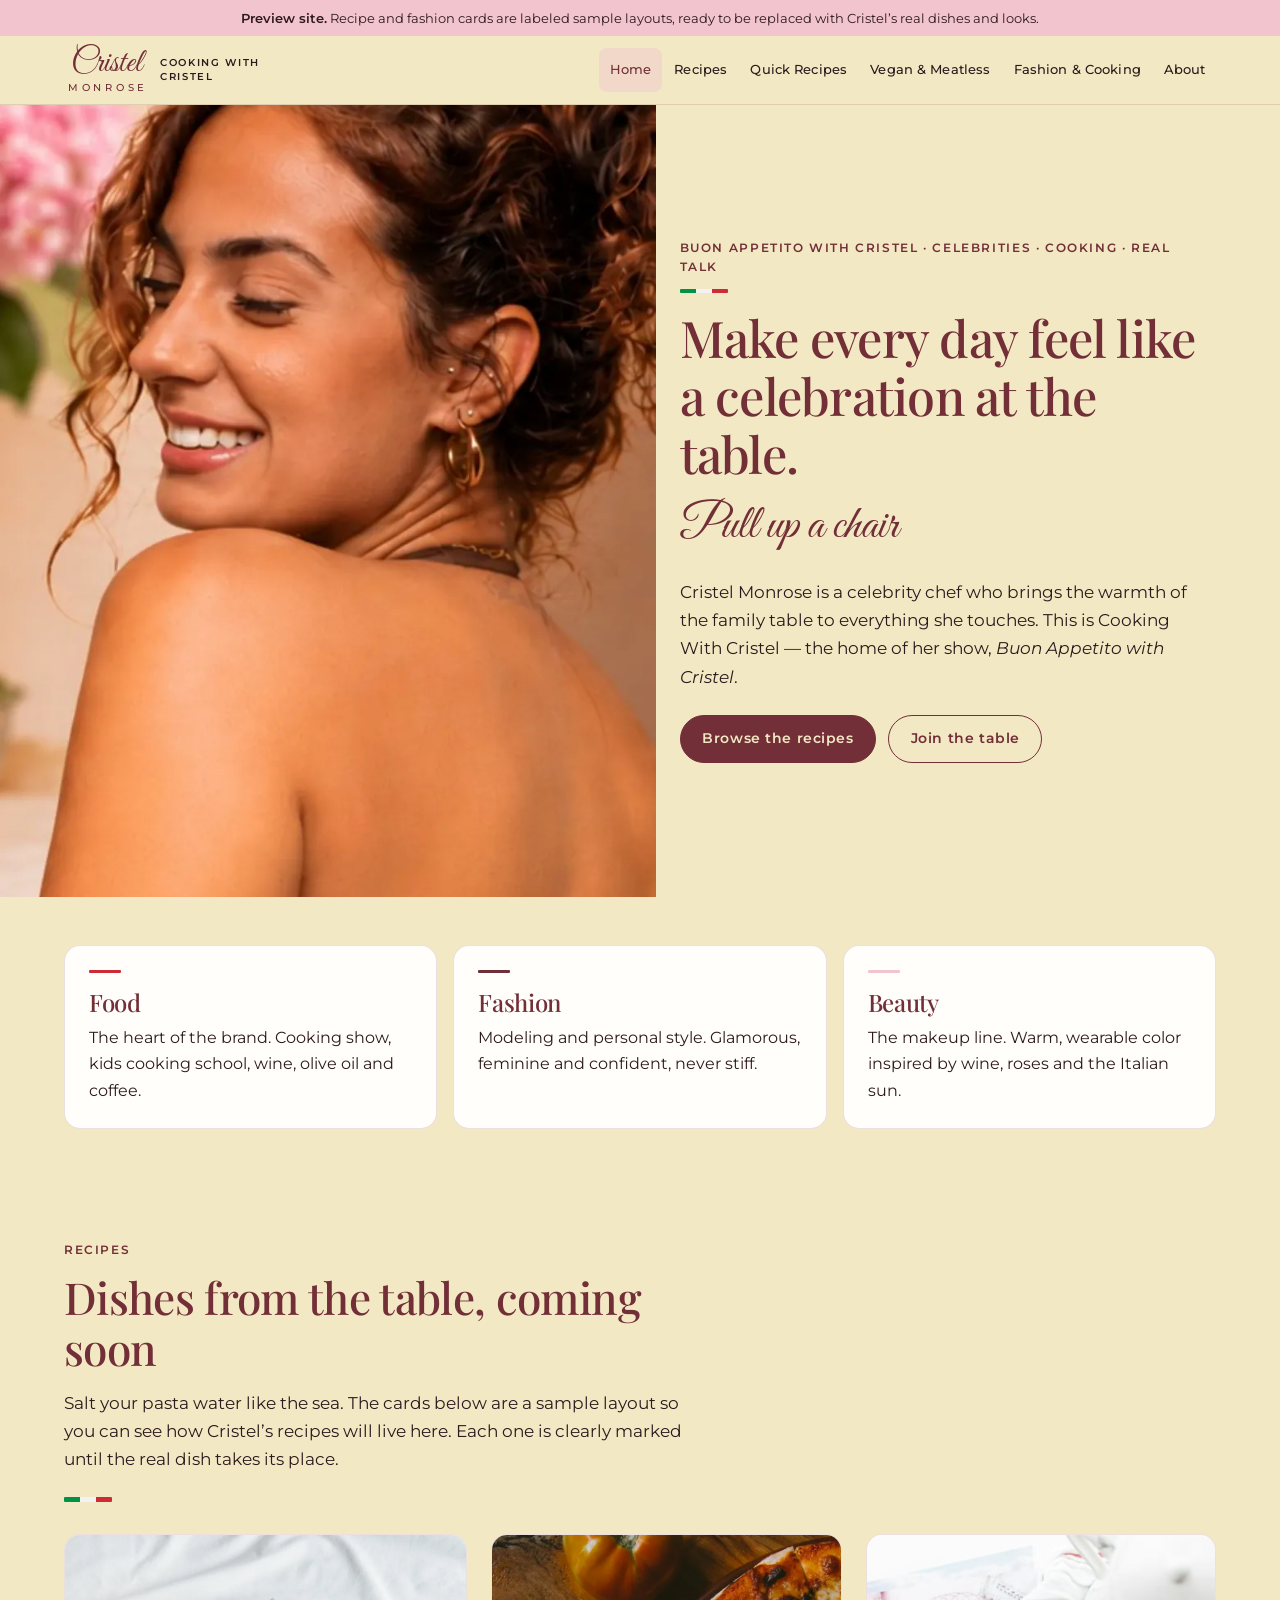
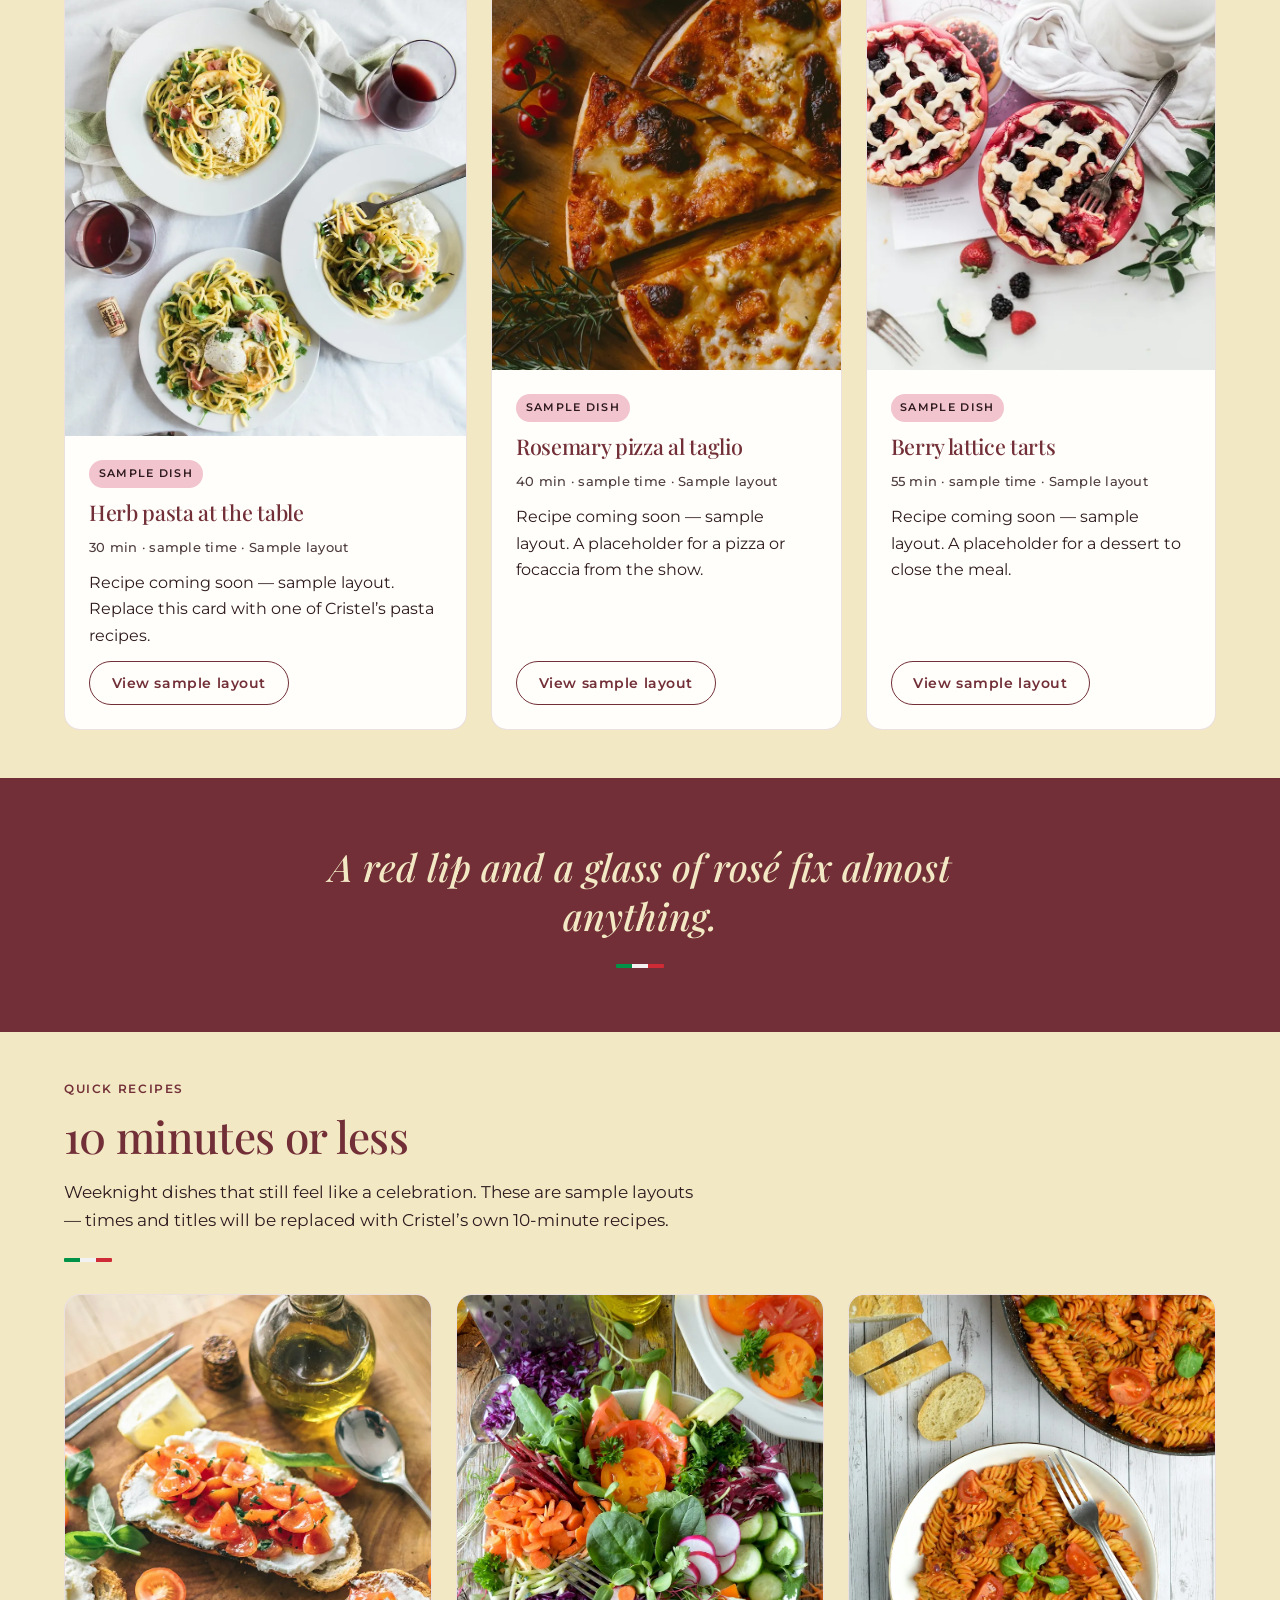
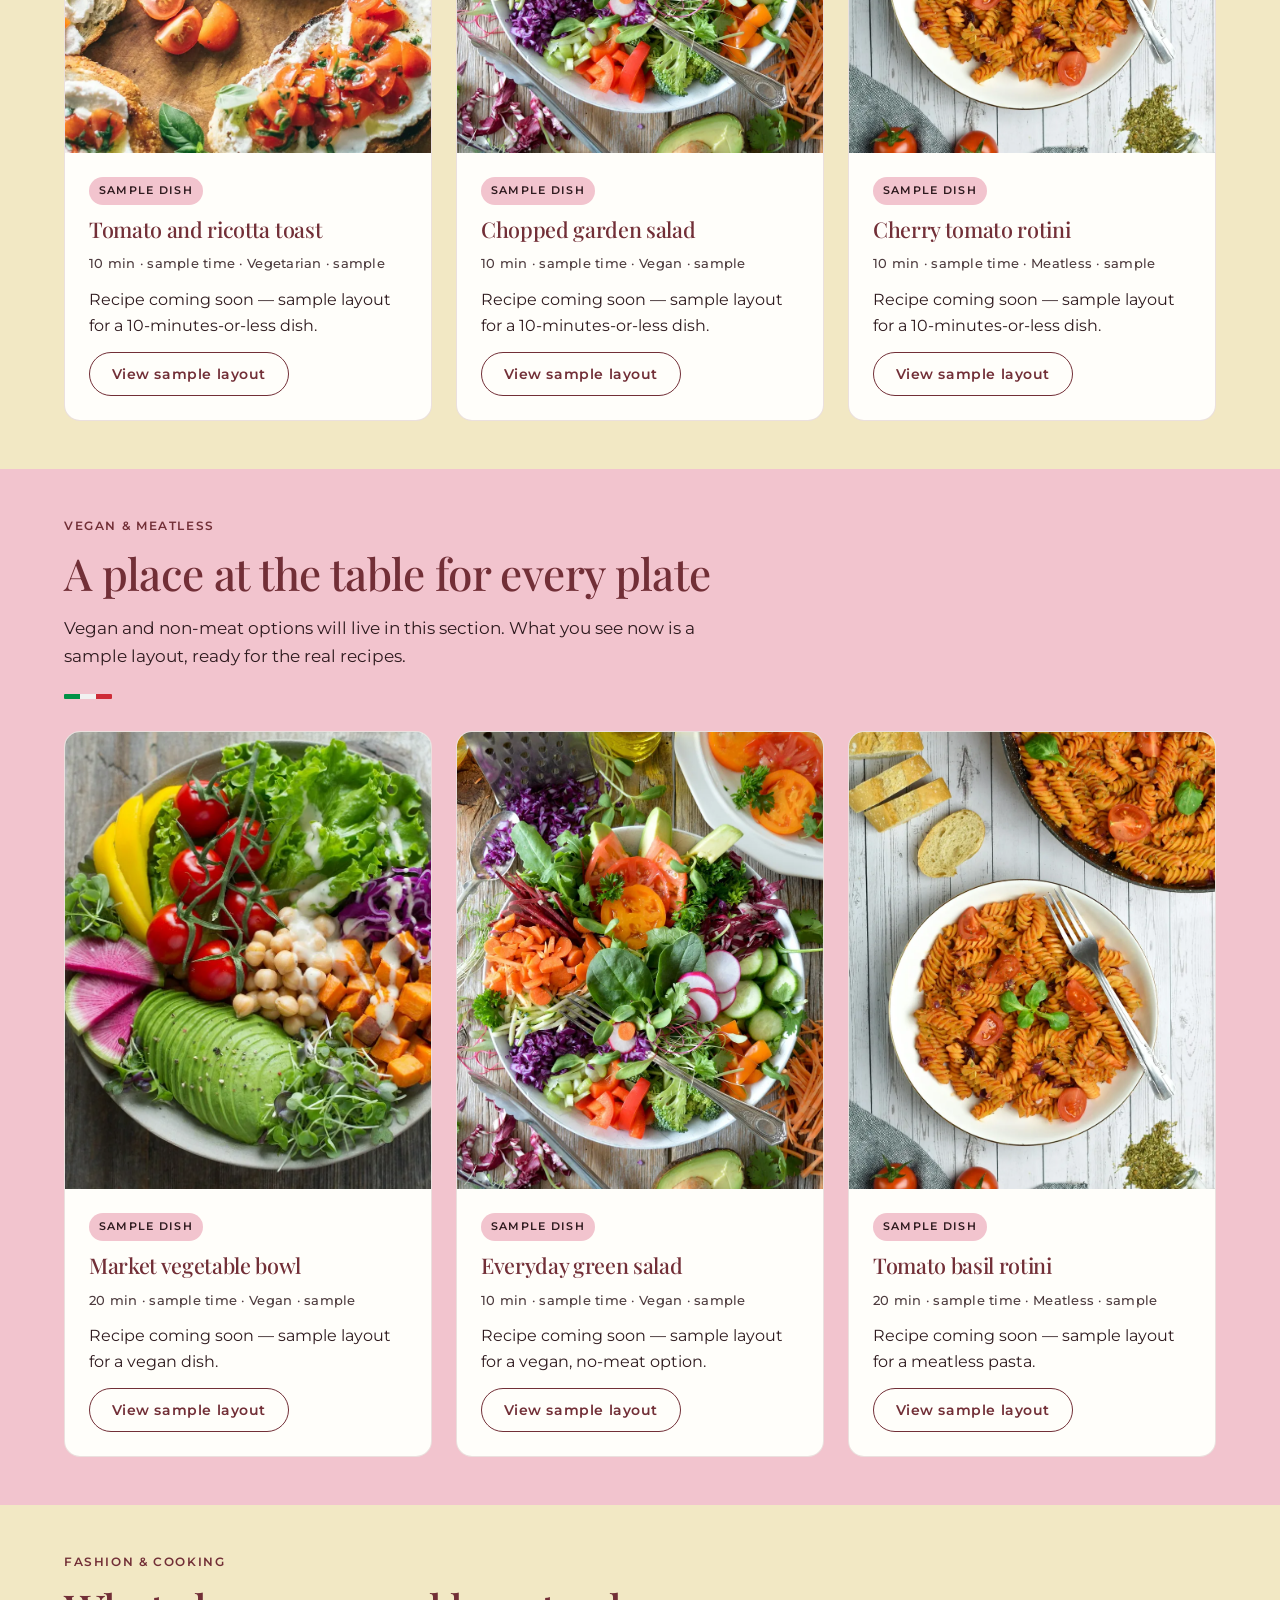
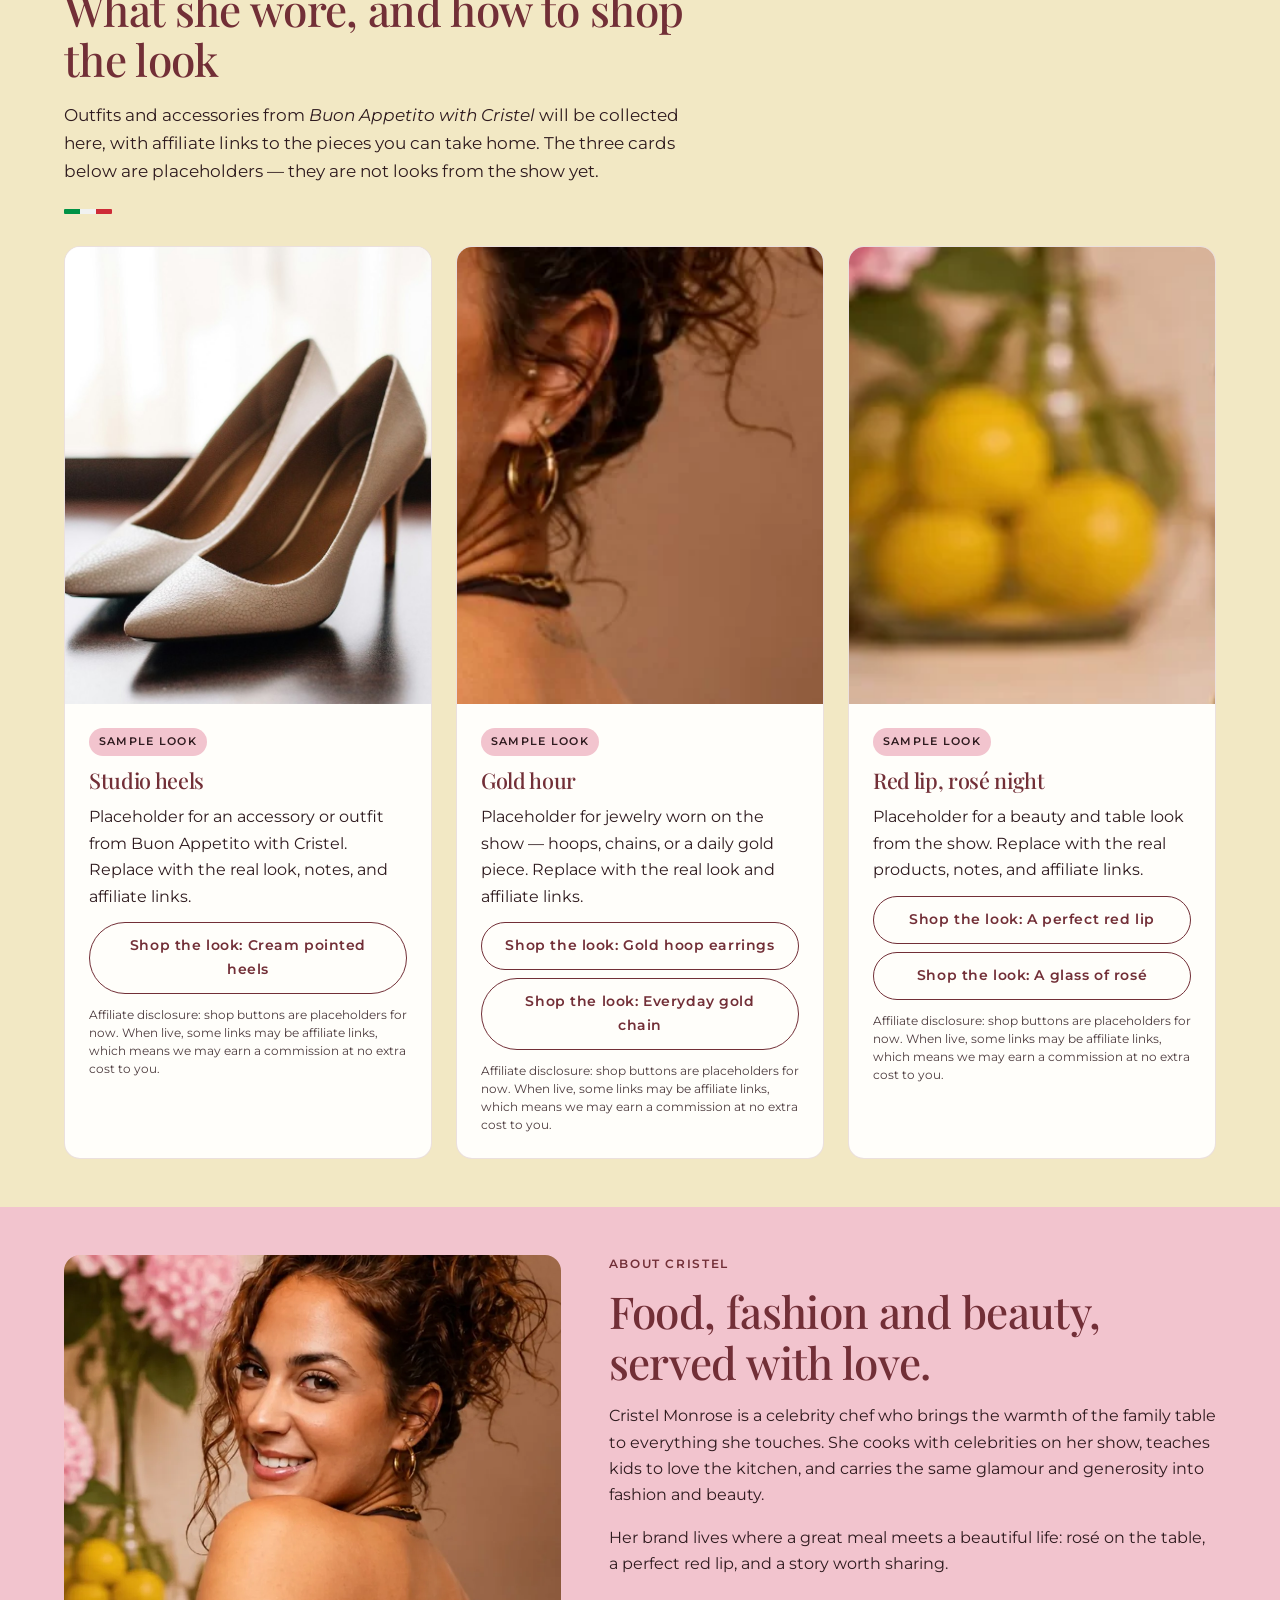
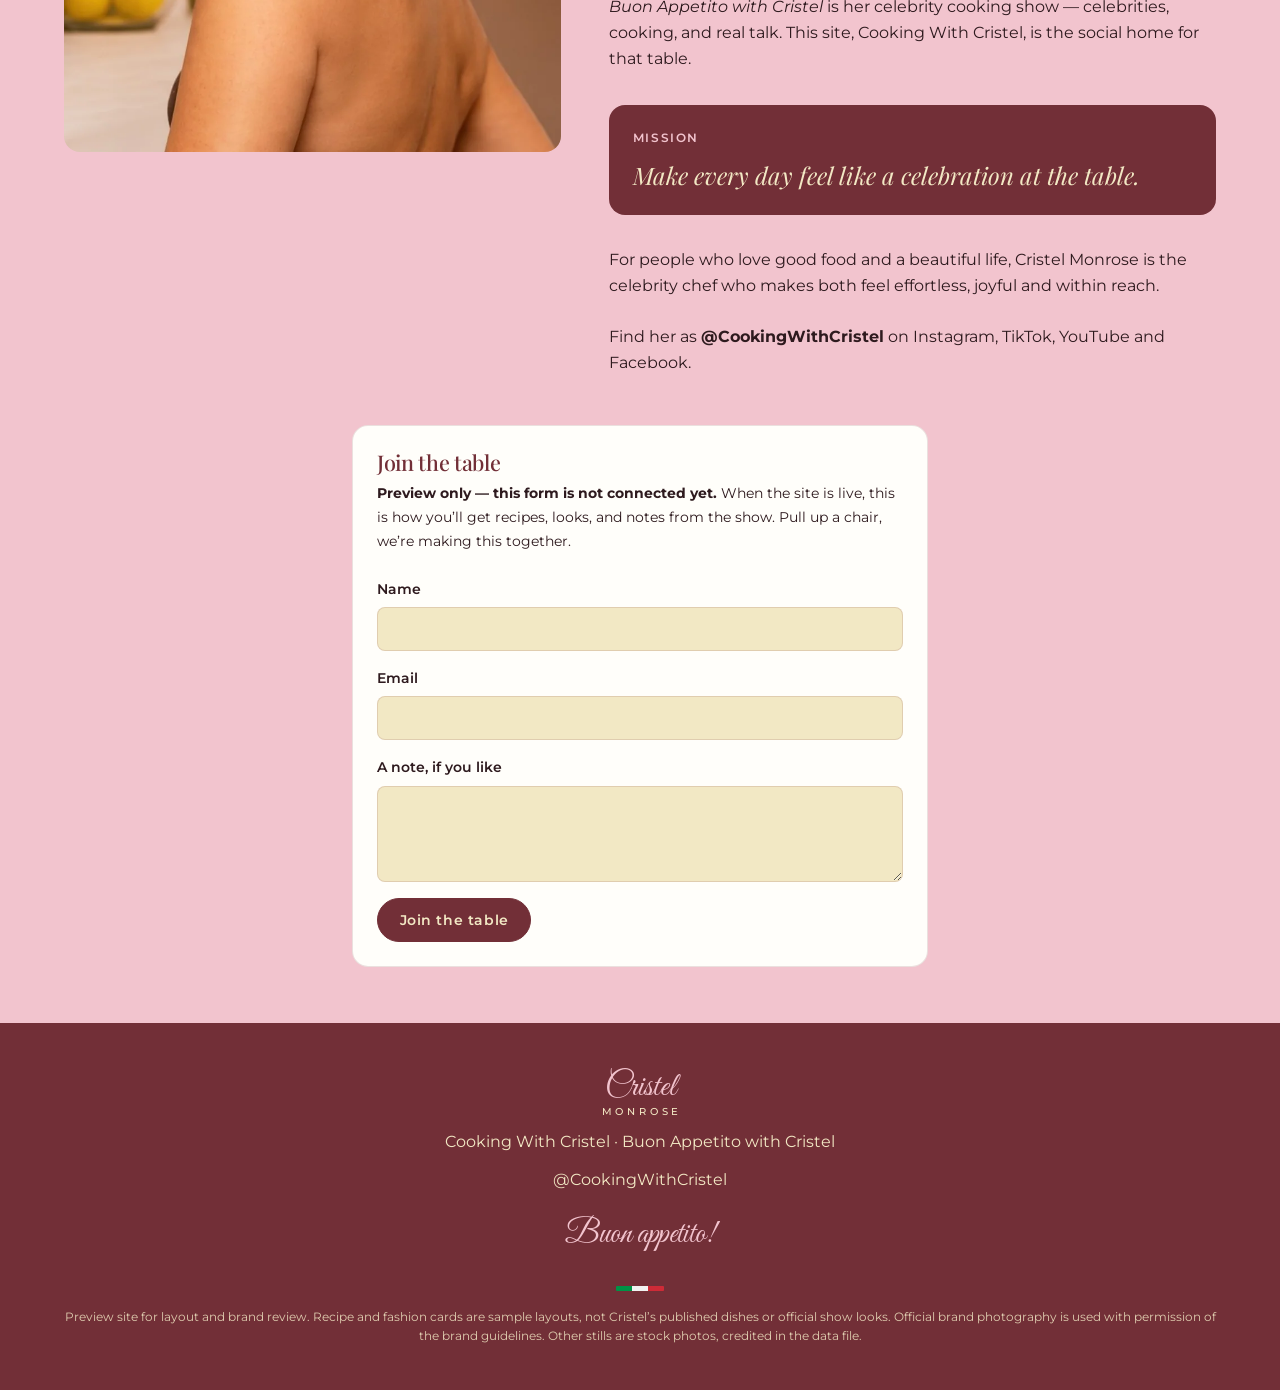
==== index.html @ 2d8651cc "Cooking With Cristel site" ====
<!DOCTYPE html>
<html lang="en">
<head>
  <meta charset="utf-8">
  <meta name="viewport" content="width=device-width, initial-scale=1">
  <title>Cooking With Cristel | Buon Appetito with Cristel</title>
  <meta name="description" content="Cooking With Cristel is the home of Buon Appetito with Cristel. Celebrity chef Cristel Monrose brings food, fashion and beauty to the table. Pull up a chair.">
  <meta name="robots" content="noindex, nofollow">
  <meta name="theme-color" content="#722F37">
  <link rel="canonical" href="https://miezeer-tech.github.io/buon-appetito-with-cristel/">

  <meta property="og:type" content="website">
  <meta property="og:site_name" content="Cooking With Cristel">
  <meta property="og:title" content="Cooking With Cristel | Buon Appetito with Cristel">
  <meta property="og:description" content="Make every day feel like a celebration at the table. Pull up a chair.">
  <meta property="og:image" content="https://miezeer-tech.github.io/buon-appetito-with-cristel/assets/images/og-cover.png">
  <meta property="og:image:width" content="1200">
  <meta property="og:image:height" content="630">
  <meta property="og:image:alt" content="Cristel Monrose smiling over her shoulder beside the Cristel Monrose wordmark on a red wine panel.">
  <meta name="twitter:card" content="summary_large_image">
  <meta name="twitter:title" content="Cooking With Cristel | Buon Appetito with Cristel">
  <meta name="twitter:description" content="Make every day feel like a celebration at the table. Pull up a chair.">
  <meta name="twitter:image" content="https://miezeer-tech.github.io/buon-appetito-with-cristel/assets/images/og-cover.png">

  <link rel="icon" href="assets/icons/favicon.ico" sizes="any">
  <link rel="icon" type="image/png" sizes="32x32" href="assets/icons/favicon-32.png">
  <link rel="apple-touch-icon" href="assets/icons/apple-touch-icon.png">
  <link rel="manifest" href="manifest.webmanifest">

  <link rel="preconnect" href="https://fonts.googleapis.com">
  <link rel="preconnect" href="https://fonts.gstatic.com" crossorigin>
  <link rel="preload" as="style" href="https://fonts.googleapis.com/css2?family=Great+Vibes&family=Playfair+Display:ital,wght@0,500;0,600;1,500;1,600&family=Montserrat:ital,wght@0,400;0,500;0,600;1,400&display=swap">
  <link rel="stylesheet" href="https://fonts.googleapis.com/css2?family=Great+Vibes&family=Playfair+Display:ital,wght@0,500;0,600;1,500;1,600&family=Montserrat:ital,wght@0,400;0,500;0,600;1,400&display=swap">
  <link rel="preload" as="image" href="assets/images/cristel-hero.webp" imagesrcset="assets/images/cristel-hero-800.webp 800w, assets/images/cristel-hero.webp 1400w" imagesizes="(max-width: 899px) 100vw, 50vw">
  <link rel="stylesheet" href="css/styles.css">

  <script type="application/ld+json">
  {
    "@context": "https://schema.org",
    "@graph": [
      {
        "@type": "WebSite",
        "name": "Cooking With Cristel",
        "alternateName": ["Buon Appetito with Cristel", "Cristel Monrose"],
        "description": "The home of Buon Appetito with Cristel. Food, fashion and beauty, served with love.",
        "url": "https://miezeer-tech.github.io/buon-appetito-with-cristel/",
        "publisher": { "@id": "#cristel-monrose" }
      },
      {
        "@type": "Person",
        "@id": "#cristel-monrose",
        "name": "Cristel Monrose",
        "jobTitle": "Celebrity Chef",
        "description": "Cristel Monrose is a celebrity chef who brings the warmth of the family table to everything she touches. She cooks with celebrities on her show, teaches kids to love the kitchen, and carries the same glamour and generosity into fashion and beauty.",
        "sameAs": [
          "https://www.instagram.com/CookingWithCristel/"
        ]
      }
    ]
  }
  </script>
</head>
<body>
  <a class="skip-link" href="#main">Skip to content</a>
  <div id="live-region" aria-live="polite" aria-atomic="true"></div>

  <div class="site-top">
    <div class="preview-banner" role="status">
      <strong>Preview site.</strong> Recipe and fashion cards are labeled sample layouts, ready to be replaced with Cristel’s real dishes and looks.
    </div>
    <header class="site-header">
      <div class="header-inner">
        <a class="brand" href="#top">
          <span class="wordmark">
            <span class="wordmark-script">Cristel</span>
            <span class="wordmark-surname">Monrose</span>
          </span>
          <span class="brand-label">Cooking With Cristel</span>
        </a>
        <button class="nav-toggle" id="nav-toggle" type="button" aria-controls="site-nav" aria-expanded="false" aria-label="Open menu">
          <span class="nav-toggle-bar"></span>
          <span class="nav-toggle-bar"></span>
          <span class="nav-toggle-bar"></span>
        </button>
        <nav class="site-nav" id="site-nav" aria-label="Primary">
          <ul>
            <li><a href="#top">Home</a></li>
            <li><a href="#recipes">Recipes</a></li>
            <li><a href="#quick-recipes">Quick Recipes</a></li>
            <li><a href="#vegan">Vegan &amp; Meatless</a></li>
            <li><a href="#fashion">Fashion &amp; Cooking</a></li>
            <li><a href="#about">About</a></li>
          </ul>
        </nav>
      </div>
    </header>
  </div>

  <main id="main">
    <section class="hero" id="top" aria-labelledby="hero-heading">
      <div class="hero-grid">
        <figure class="hero-photo">
          <img
            src="assets/images/cristel-hero.webp"
            srcset="assets/images/cristel-hero-800.webp 800w, assets/images/cristel-hero.webp 1400w"
            sizes="(max-width: 899px) 100vw, 50vw"
            width="1400"
            height="2291"
            alt="Cristel Monrose looking over her shoulder and smiling, with pink hydrangeas behind her.">
        </figure>
        <div class="hero-copy">
          <p class="eyebrow">Buon Appetito with Cristel · Celebrities · Cooking · Real Talk</p>
          <span class="flag-stripe" aria-hidden="true"></span>
          <h1 id="hero-heading">Make every day feel like a celebration at the table.</h1>
          <p class="accent">Pull up a chair</p>
          <p class="lede">Cristel Monrose is a celebrity chef who brings the warmth of the family table to everything she touches. This is Cooking With Cristel — the home of her show, <em>Buon Appetito with Cristel</em>.</p>
          <div class="btn-row">
            <a class="btn btn-primary" href="#recipes">Browse the recipes</a>
            <a class="btn btn-secondary" href="#join">Join the table</a>
          </div>
        </div>
      </div>
    </section>

    <section class="pillars" aria-label="Brand pillars">
      <div class="wrap pillar-grid">
        <article class="pillar">
          <div class="pillar-bar is-food" aria-hidden="true"></div>
          <h2>Food</h2>
          <p>The heart of the brand. Cooking show, kids cooking school, wine, olive oil and coffee.</p>
        </article>
        <article class="pillar">
          <div class="pillar-bar is-fashion" aria-hidden="true"></div>
          <h2>Fashion</h2>
          <p>Modeling and personal style. Glamorous, feminine and confident, never stiff.</p>
        </article>
        <article class="pillar">
          <div class="pillar-bar is-beauty" aria-hidden="true"></div>
          <h2>Beauty</h2>
          <p>The makeup line. Warm, wearable color inspired by wine, roses and the Italian sun.</p>
        </article>
      </div>
    </section>

    <section class="section" id="recipes" aria-labelledby="recipes-heading">
      <div class="wrap">
        <div class="section-head">
          <p class="eyebrow">Recipes</p>
          <h2 id="recipes-heading">Dishes from the table, coming soon</h2>
          <p class="section-intro">Salt your pasta water like the sea. The cards below are a sample layout so you can see how Cristel’s recipes will live here. Each one is clearly marked until the real dish takes its place.</p>
          <span class="flag-stripe" aria-hidden="true"></span>
        </div>
        <div id="recipes-grid"></div>
      </div>
    </section>

    <div class="quote-band">
      <blockquote>
        <p>A red lip and a glass of rosé fix almost anything.</p>
        <span class="flag-stripe" aria-hidden="true"></span>
      </blockquote>
    </div>

    <section class="section" id="quick-recipes" aria-labelledby="quick-heading">
      <div class="wrap">
        <div class="section-head">
          <p class="eyebrow">Quick Recipes</p>
          <h2 id="quick-heading">10 minutes or less</h2>
          <p class="section-intro">Weeknight dishes that still feel like a celebration. These are sample layouts — times and titles will be replaced with Cristel’s own 10-minute recipes.</p>
          <span class="flag-stripe" aria-hidden="true"></span>
        </div>
        <div id="quick-grid"></div>
      </div>
    </section>

    <section class="section section-rose" id="vegan" aria-labelledby="vegan-heading">
      <div class="wrap">
        <div class="section-head">
          <p class="eyebrow">Vegan &amp; Meatless</p>
          <h2 id="vegan-heading">A place at the table for every plate</h2>
          <p class="section-intro">Vegan and non-meat options will live in this section. What you see now is a sample layout, ready for the real recipes.</p>
          <span class="flag-stripe" aria-hidden="true"></span>
        </div>
        <div id="vegan-grid"></div>
      </div>
    </section>

    <section class="section" id="fashion" aria-labelledby="fashion-heading">
      <div class="wrap">
        <div class="section-head">
          <p class="eyebrow">Fashion &amp; Cooking</p>
          <h2 id="fashion-heading">What she wore, and how to shop the look</h2>
          <p class="section-intro">Outfits and accessories from <em>Buon Appetito with Cristel</em> will be collected here, with affiliate links to the pieces you can take home. The three cards below are placeholders — they are not looks from the show yet.</p>
          <span class="flag-stripe" aria-hidden="true"></span>
        </div>
        <div id="looks-grid"></div>
      </div>
    </section>

    <section class="section section-rose" id="about" aria-labelledby="about-heading">
      <div class="wrap about-grid">
        <figure class="about-photo">
          <img
            src="assets/images/cristel-about.webp"
            width="890"
            height="890"
            alt="Cristel Monrose smiling at the camera, with pink hydrangeas and a jar of lemons behind her."
            loading="lazy"
            decoding="async">
        </figure>
        <div class="about-copy">
          <p class="eyebrow">About Cristel</p>
          <h2 id="about-heading">Food, fashion and beauty, served with love.</h2>
          <p>Cristel Monrose is a celebrity chef who brings the warmth of the family table to everything she touches. She cooks with celebrities on her show, teaches kids to love the kitchen, and carries the same glamour and generosity into fashion and beauty.</p>
          <p>Her brand lives where a great meal meets a beautiful life: rosé on the table, a perfect red lip, and a story worth sharing.</p>
          <p><em>Buon Appetito with Cristel</em> is her celebrity cooking show — celebrities, cooking, and real talk. This site, Cooking With Cristel, is the social home for that table.</p>
          <aside class="mission">
            <p class="eyebrow">Mission</p>
            <p>Make every day feel like a celebration at the table.</p>
          </aside>
          <p class="positioning">For people who love good food and a beautiful life, Cristel Monrose is the celebrity chef who makes both feel effortless, joyful and within reach.</p>
          <p>Find her as <strong>@CookingWithCristel</strong> on Instagram, TikTok, YouTube and Facebook.</p>
        </div>
      </div>

      <div class="wrap">
          <div class="signup" id="join">
            <h3>Join the table</h3>
            <p class="form-note"><strong>Preview only — this form is not connected yet.</strong> When the site is live, this is how you’ll get recipes, looks, and notes from the show. Pull up a chair, we’re making this together.</p>
            <form id="join-form" action="#" method="post" novalidate>
              <div class="field">
                <label for="join-name">Name</label>
                <input id="join-name" name="name" type="text" autocomplete="name" required>
              </div>
              <div class="field">
                <label for="join-email">Email</label>
                <input id="join-email" name="email" type="email" inputmode="email" autocomplete="email" required>
              </div>
              <div class="field">
                <label for="join-note">A note, if you like <span class="sr-only">(optional)</span></label>
                <textarea id="join-note" name="note" rows="3" autocomplete="off"></textarea>
              </div>
              <button class="btn btn-primary" type="submit">Join the table</button>
              <p class="form-status" id="form-status" hidden></p>
            </form>
          </div>
      </div>
    </section>
  </main>

  <footer class="site-footer">
    <div class="wrap">
      <span class="wordmark wordmark-on-dark">
        <span class="wordmark-script">Cristel</span>
        <span class="wordmark-surname">Monrose</span>
      </span>
      <p>Cooking With Cristel · Buon Appetito with Cristel</p>
      <p>@CookingWithCristel</p>
      <p class="signoff">Buon appetito!</p>
      <span class="flag-stripe" aria-hidden="true"></span>
      <p class="footer-fine">Preview site for layout and brand review. Recipe and fashion cards are sample layouts, not Cristel’s published dishes or official show looks. Official brand photography is used with permission of the brand guidelines. Other stills are stock photos, credited in the data file.</p>
    </div>
  </footer>

  <dialog class="recipe-dialog" id="recipe-dialog" aria-labelledby="recipe-dialog-title">
    <div class="recipe-dialog-inner">
      <div class="dialog-top">
        <h2 id="recipe-dialog-title">Recipe</h2>
        <button class="icon-close" id="recipe-dialog-close" type="button" aria-label="Close">×</button>
      </div>
      <div id="recipe-dialog-body"></div>
    </div>
  </dialog>

  <script src="js/data.js"></script>
  <script src="js/app.js"></script>
</body>
</html>
---- css/styles.css ----
/* Cooking With Cristel — preview site
   Tokens follow the official Cristel Monrose brand guidelines, Nov 2026. */

:root {
  --rose: #F2C4CE;
  --red-wine: #722F37;
  --white-wine: #F2E8C4;
  --italian-green: #009246;
  --italian-white: #F1F2F1;
  --italian-red: #CE2B37;
  --cellar: #2E1A1E;

  --font-script: "Great Vibes", Georgia, cursive;
  --font-display: "Playfair Display", Georgia, serif;
  --font-body: "Montserrat", Arial, sans-serif;

  --space-1: 0.25rem;
  --space-2: 0.5rem;
  --space-3: 0.75rem;
  --space-4: 1rem;
  --space-5: 1.5rem;
  --space-6: 2rem;
  --space-7: 3rem;
  --space-8: 4rem;
  --space-9: 6rem;

  --radius-sm: 8px;
  --radius-md: 16px;
  --radius-lg: 24px;
  --radius-pill: 999px;

  --max: 72rem;
  --header-h: 4.25rem;
  --banner-h: 2.5rem;
  --sticky-h: 6.75rem;

  --card: #FFFEFA;
  --line: rgba(114, 47, 55, 0.14);
  --shadow: 0 12px 32px rgba(46, 26, 30, 0.08);

  --focus: 0 0 0 3px var(--white-wine), 0 0 0 6px var(--red-wine);
}

*,
*::before,
*::after { box-sizing: border-box; }

html {
  scroll-behavior: smooth;
  scroll-padding-top: calc(var(--sticky-h) + 0.75rem);
}

html, body { margin: 0; padding: 0; }

body {
  font-family: var(--font-body);
  font-size: 1rem;
  line-height: 1.65;
  color: var(--cellar);
  background: var(--white-wine);
  min-height: 100svh;
}

body.nav-open { overflow: hidden; }

img { max-width: 100%; height: auto; display: block; }

a {
  color: var(--red-wine);
  text-decoration-thickness: 1px;
  text-underline-offset: 0.18em;
}

a:hover { text-decoration-thickness: 2px; }

:focus { outline: none; }
:focus-visible { outline: none; box-shadow: var(--focus); }

.skip-link {
  position: absolute;
  left: var(--space-4);
  top: -100px;
  z-index: 1000;
  background: var(--red-wine);
  color: var(--white-wine);
  padding: 0.75rem 1.25rem;
  border-radius: var(--radius-sm);
  font-weight: 600;
  text-decoration: none;
}
.skip-link:focus {
  top: var(--space-4);
  color: var(--white-wine);
  box-shadow: var(--focus);
}

/* Flag colors appear only together, in order: green, white, red */
.flag-stripe {
  display: block;
  width: 3rem;
  height: 0.28rem;
  background: linear-gradient(
    to right,
    var(--italian-green) 0 33.34%,
    var(--italian-white) 33.34% 66.67%,
    var(--italian-red) 66.67% 100%
  );
  border-radius: 1px;
}

/* Wordmark: never split, stretch, or recolor as rosé-on-light */
.wordmark {
  display: inline-flex;
  flex-direction: column;
  align-items: center;
  text-decoration: none;
  color: var(--red-wine);
  line-height: 1;
  gap: 0.1rem;
}
.wordmark-script {
  font-family: var(--font-script);
  font-size: 2.15rem;
  font-weight: 400;
  line-height: 1;
}
.wordmark-surname {
  font-family: var(--font-body);
  font-size: 0.62rem;
  font-weight: 500;
  letter-spacing: 0.38em;
  text-transform: uppercase;
  padding-left: 0.38em; /* optical center with letter-spacing */
}
.wordmark:hover,
.wordmark:focus-visible { text-decoration: none; }

.wordmark-on-dark { color: var(--white-wine); }
.wordmark-on-dark .wordmark-script { color: var(--rose); }

/* Type */
.eyebrow {
  font-family: var(--font-body);
  font-size: 0.72rem;
  font-weight: 600;
  letter-spacing: 0.14em;
  text-transform: uppercase;
  color: var(--red-wine);
  margin: 0 0 var(--space-3);
}

h1, h2, h3, .display {
  font-family: var(--font-display);
  font-weight: 500;
  color: var(--red-wine);
  line-height: 1.15;
  letter-spacing: -0.015em;
  margin: 0 0 var(--space-4);
}

h1 { font-size: clamp(2.05rem, 5.2vw, 3.15rem); font-weight: 500; }
h2 { font-size: clamp(1.85rem, 4vw, 2.75rem); }
h3 { font-size: 1.35rem; margin-bottom: var(--space-2); }

.accent {
  font-family: var(--font-script);
  font-weight: 400;
  font-size: clamp(2rem, 5vw, 3rem);
  color: var(--red-wine);
  line-height: 1.15;
  margin: 0 0 var(--space-5);
}

.lede, .section-intro {
  font-size: 1.0625rem;
  max-width: 40rem;
  margin: 0 0 var(--space-5);
}

/* Buttons */
.btn {
  display: inline-flex;
  align-items: center;
  justify-content: center;
  min-height: 44px;
  padding: 0.7rem 1.35rem;
  border-radius: var(--radius-pill);
  font-family: var(--font-body);
  font-size: 0.9rem;
  font-weight: 600;
  letter-spacing: 0.04em;
  text-decoration: none;
  border: 1.5px solid transparent;
  cursor: pointer;
  background: none;
  color: inherit;
  transition: background-color 0.2s ease, color 0.2s ease, border-color 0.2s ease, transform 0.2s ease;
}
.btn:hover { text-decoration: none; }
.btn-primary {
  background: var(--red-wine);
  color: var(--white-wine);
  border-color: var(--red-wine);
}
.btn-primary:hover,
.btn-primary:focus-visible {
  background: var(--cellar);
  border-color: var(--cellar);
  color: var(--white-wine);
}
.btn-secondary {
  background: transparent;
  color: var(--red-wine);
  border-color: var(--red-wine);
}
.btn-secondary:hover,
.btn-secondary:focus-visible {
  background: var(--rose);
  color: var(--cellar);
  border-color: var(--red-wine);
}
.btn-row { display: flex; flex-wrap: wrap; gap: var(--space-3); }

/* Layout helpers */
.wrap {
  width: min(100% - 2rem, var(--max));
  margin-inline: auto;
}
.section, .hero, #join {
  scroll-margin-top: calc(var(--sticky-h) + 0.5rem);
}
.section {
  padding: var(--space-7) 0;
}
.section-head {
  margin-bottom: var(--space-6);
  max-width: 42rem;
}
.section-head .flag-stripe { margin: var(--space-4) 0 0; }

.motif {
  width: 2.5rem;
  height: 2.5rem;
  color: var(--red-wine);
  margin-bottom: var(--space-3);
  display: block;
}

/* Preview banner + header */
.site-top {
  position: sticky;
  top: 0;
  z-index: 200;
}

.preview-banner {
  background: var(--rose);
  color: var(--cellar);
  font-size: 0.8125rem;
  text-align: center;
  padding: 0.55rem 1rem;
  line-height: 1.4;
}
.preview-banner strong { font-weight: 600; }

.site-header {
  background: rgba(242, 232, 196, 0.94);
  backdrop-filter: blur(10px);
  border-bottom: 1px solid var(--line);
}

.header-inner {
  width: min(100% - 2rem, var(--max));
  margin-inline: auto;
  min-height: var(--header-h);
  display: flex;
  align-items: center;
  justify-content: space-between;
  gap: var(--space-4);
}

.brand {
  display: flex;
  align-items: center;
  gap: var(--space-3);
  text-decoration: none;
  color: var(--red-wine);
  min-height: 44px;
}
.brand:hover { text-decoration: none; }
.brand-label {
  display: none;
  font-size: 0.65rem;
  font-weight: 600;
  letter-spacing: 0.16em;
  text-transform: uppercase;
  max-width: 7.5rem;
  line-height: 1.35;
  color: var(--cellar);
}

.nav-toggle {
  width: 44px;
  height: 44px;
  border: 1.5px solid var(--red-wine);
  border-radius: var(--radius-sm);
  background: transparent;
  color: var(--red-wine);
  display: inline-flex;
  flex-direction: column;
  align-items: center;
  justify-content: center;
  gap: 5px;
  cursor: pointer;
  padding: 0;
}
.nav-toggle-bar {
  display: block;
  width: 18px;
  height: 1.5px;
  background: currentColor;
  transition: transform 0.2s ease, opacity 0.2s ease;
}
.nav-toggle[aria-expanded="true"] .nav-toggle-bar:nth-child(1) {
  transform: translateY(6.5px) rotate(45deg);
}
.nav-toggle[aria-expanded="true"] .nav-toggle-bar:nth-child(2) { opacity: 0; }
.nav-toggle[aria-expanded="true"] .nav-toggle-bar:nth-child(3) {
  transform: translateY(-6.5px) rotate(-45deg);
}

.site-nav {
  display: none;
  position: absolute;
  left: 0;
  right: 0;
  top: 100%;
  background: var(--white-wine);
  border-bottom: 1px solid var(--line);
  padding: var(--space-3) 1rem var(--space-5);
}
.site-nav.is-open { display: block; }
.site-nav ul {
  list-style: none;
  margin: 0;
  padding: 0;
  display: flex;
  flex-direction: column;
}
.site-nav a {
  display: flex;
  align-items: center;
  min-height: 44px;
  padding: 0.35rem 0.5rem;
  color: var(--cellar);
  text-decoration: none;
  font-weight: 500;
  font-size: 1.05rem;
  border-radius: var(--radius-sm);
}
.site-nav a:hover,
.site-nav a:focus-visible,
.site-nav a.is-active {
  color: var(--red-wine);
  background: rgba(242, 196, 206, 0.45);
  text-decoration: none;
}

/* Hero */
.hero {
  padding: 0 0 var(--space-7);
}
.hero-grid {
  display: grid;
  gap: 0;
}
.hero-photo {
  margin: 0;
  background: var(--rose);
}
.hero-photo img {
  width: 100%;
  height: auto;
  aspect-ratio: 4 / 5;
  object-fit: cover;
  object-position: 60% 18%;
}
.hero-copy {
  padding: var(--space-6) 1rem var(--space-4);
  width: min(100%, 40rem);
  margin-inline: auto;
}
.hero-copy .flag-stripe { margin-bottom: var(--space-4); }
.hero-copy h1 { margin-bottom: var(--space-4); }

/* Pillars */
.pillars {
  padding: 0 0 var(--space-8);
}
.pillar-grid {
  display: grid;
  gap: var(--space-4);
}
.pillar {
  background: var(--card);
  border: 1px solid var(--line);
  border-radius: var(--radius-md);
  padding: var(--space-5);
}
.pillar-bar {
  width: 2rem;
  height: 0.22rem;
  border-radius: 1px;
  margin-bottom: var(--space-4);
}
.pillar-bar.is-food { background: var(--italian-red); }
.pillar-bar.is-fashion { background: var(--red-wine); }
.pillar-bar.is-beauty { background: var(--rose); }
.pillar h2 { font-size: 1.5rem; margin-bottom: var(--space-2); }
.pillar p { margin: 0; }

/* Cards / grids */
.grid {
  display: grid;
  gap: var(--space-5);
}
.card {
  background: var(--card);
  border: 1px solid var(--line);
  border-radius: var(--radius-md);
  overflow: hidden;
  display: flex;
  flex-direction: column;
  height: 100%;
}
.card-media {
  background: var(--rose);
}
.card-media img {
  width: 100%;
  aspect-ratio: 5 / 4;
  object-fit: cover;
}
.card-body {
  padding: var(--space-5);
  display: flex;
  flex-direction: column;
  gap: var(--space-3);
  flex: 1;
}
.card-body h3 { margin: 0; }
.card-body p { margin: 0; }
.card-body .btn { align-self: flex-start; margin-top: auto; }
.card-meta {
  font-size: 0.8125rem;
  font-weight: 500;
  letter-spacing: 0.02em;
  color: var(--cellar);
  opacity: 0.85;
}
.badge {
  display: inline-block;
  background: var(--rose);
  color: var(--cellar);
  font-size: 0.68rem;
  font-weight: 600;
  letter-spacing: 0.12em;
  text-transform: uppercase;
  padding: 0.3rem 0.6rem;
  border-radius: var(--radius-pill);
}
.card .eyebrow { margin-bottom: 0; }

.look-items {
  list-style: none;
  margin: 0;
  padding: 0;
  display: flex;
  flex-direction: column;
  gap: var(--space-2);
}
.shop-btn { width: 100%; text-align: center; }
.disclosure, .credit {
  font-size: 0.75rem;
  line-height: 1.5;
  opacity: 0.85;
}
.empty { font-style: italic; }

/* Quote band */
.quote-band {
  background: var(--red-wine);
  color: var(--white-wine);
  padding: var(--space-8) 1rem;
  text-align: center;
}
.quote-band blockquote {
  margin: 0 auto;
  max-width: 42rem;
}
.quote-band p {
  font-family: var(--font-display);
  font-style: italic;
  font-weight: 500;
  font-size: clamp(1.6rem, 3.6vw, 2.35rem);
  line-height: 1.3;
  color: var(--white-wine);
  margin: 0 0 var(--space-5);
}
.quote-band .flag-stripe { margin: 0 auto; }

/* Tinted sections */
.section-rose { background: var(--rose); }
.section-rose .card { background: var(--card); }

/* About */
.about-grid {
  display: grid;
  gap: var(--space-6);
  align-items: start;
}
.about-photo {
  margin: 0;
  border-radius: var(--radius-md);
  overflow: hidden;
}
.about-photo img {
  width: 100%;
  aspect-ratio: 1 / 1;
  object-fit: cover;
  object-position: 50% 18%;
}
.about-copy h2 { margin-top: 0; }
.mission {
  background: var(--red-wine);
  color: var(--white-wine);
  border-radius: var(--radius-md);
  padding: var(--space-5);
  margin: var(--space-6) 0;
}
.mission .eyebrow { color: var(--rose); }
.mission p:not(.eyebrow) {
  font-family: var(--font-display);
  font-style: italic;
  font-size: 1.5rem;
  color: var(--white-wine);
  margin: 0;
  line-height: 1.3;
}
.positioning { margin: 0 0 var(--space-5); }

/* Form */
.signup {
  background: var(--card);
  border: 1px solid var(--line);
  border-radius: var(--radius-md);
  padding: var(--space-5);
  margin-top: var(--space-6);
  margin-bottom: var(--space-2);
  margin-inline: auto;
  max-width: 36rem;
}
.signup h3 { margin-bottom: var(--space-2); }
.form-note {
  font-size: 0.9rem;
  margin: 0 0 var(--space-5);
}
.field {
  display: flex;
  flex-direction: column;
  gap: 0.35rem;
  margin-bottom: var(--space-4);
}
.field label {
  font-weight: 600;
  font-size: 0.9rem;
}
.field input,
.field textarea {
  font-family: var(--font-body);
  font-size: 1rem;
  color: var(--cellar);
  background: var(--white-wine);
  border: 1.5px solid var(--line);
  border-radius: var(--radius-sm);
  min-height: 44px;
  padding: 0.6rem 0.8rem;
  width: 100%;
}
.field textarea { min-height: 6rem; resize: vertical; }
.field input:focus-visible,
.field textarea:focus-visible {
  border-color: var(--red-wine);
  box-shadow: var(--focus);
}
.form-status {
  margin: var(--space-4) 0 0;
  padding: var(--space-3) var(--space-4);
  background: var(--rose);
  border-radius: var(--radius-sm);
}

/* Footer */
.site-footer {
  background: var(--red-wine);
  color: var(--white-wine);
  padding: var(--space-7) 0 var(--space-6);
  text-align: center;
}
.site-footer .wordmark { margin-bottom: var(--space-3); }
.site-footer p { margin: 0 0 var(--space-3); }
.site-footer a { color: var(--white-wine); }
.signoff {
  font-family: var(--font-script);
  font-size: 2rem;
  color: var(--rose);
  margin: var(--space-4) 0 var(--space-3) !important;
}
.site-footer .flag-stripe { margin: var(--space-5) auto var(--space-4); }
.footer-fine {
  font-size: 0.75rem;
  opacity: 0.85;
}

/* Dialog */
.recipe-dialog {
  border: none;
  border-radius: var(--radius-md);
  padding: 0;
  width: min(36rem, 100% - 2rem);
  max-height: min(90vh, 52rem);
  overflow: auto;
  background: var(--card);
  color: var(--cellar);
  box-shadow: var(--shadow);
}
.recipe-dialog::backdrop {
  background: rgba(46, 26, 30, 0.55);
}
.recipe-dialog-inner { padding: var(--space-5); }
.recipe-dialog img {
  width: 100%;
  border-radius: var(--radius-sm);
  aspect-ratio: 16 / 10;
  object-fit: cover;
  margin-bottom: var(--space-4);
}
.dialog-top {
  display: flex;
  justify-content: space-between;
  align-items: flex-start;
  gap: var(--space-4);
  margin-bottom: var(--space-4);
}
.dialog-top h2 { margin: 0; font-size: 1.6rem; }
.icon-close {
  width: 44px;
  height: 44px;
  flex-shrink: 0;
  border: 1.5px solid var(--red-wine);
  border-radius: var(--radius-sm);
  background: transparent;
  color: var(--red-wine);
  font-size: 1.4rem;
  line-height: 1;
  cursor: pointer;
}
.badge-row { margin-bottom: var(--space-3); }

.visually-hidden,
.sr-only {
  position: absolute;
  width: 1px;
  height: 1px;
  padding: 0;
  margin: -1px;
  overflow: hidden;
  clip: rect(0, 0, 0, 0);
  white-space: nowrap;
  border: 0;
}

/* Live region is visually hidden but available to AT */
#live-region {
  position: absolute;
  width: 1px;
  height: 1px;
  overflow: hidden;
  clip: rect(0, 0, 0, 0);
}

/* Breakpoints */
@media (min-width: 640px) {
  .brand-label { display: block; }
  .hero-copy { padding-inline: 1.5rem; }
  .pillar-grid { grid-template-columns: repeat(3, 1fr); }
  .grid { grid-template-columns: repeat(2, 1fr); }
  .card-media img { aspect-ratio: 4 / 5; }
}

@media (min-width: 900px) {
  .hero-grid {
    grid-template-columns: 1.05fr 1fr;
    align-items: stretch;
  }
  .hero-photo img {
    height: 100%;
    min-height: 36rem;
    max-height: calc(100svh - var(--sticky-h));
    aspect-ratio: auto;
    object-position: 70% 18%;
  }
  .hero-copy {
    display: flex;
    flex-direction: column;
    justify-content: center;
    padding: var(--space-6) var(--space-6) var(--space-6) var(--space-5);
    width: auto;
    max-width: 36rem;
    margin: 0;
  }
  .hero-copy .lede { margin-bottom: var(--space-5); }
  .grid { grid-template-columns: repeat(3, 1fr); }
  .grid-featured { grid-template-columns: 1.15fr 1fr 1fr; }
  .grid-featured .is-featured { grid-row: span 1; }
  .about-grid { grid-template-columns: 0.9fr 1.1fr; gap: var(--space-7); }
}

@media (min-width: 1080px) {
  .nav-toggle { display: none; }
  .site-nav {
    display: block;
    position: static;
    background: transparent;
    border: 0;
    padding: 0;
  }
  .site-nav ul {
    flex-direction: row;
    align-items: center;
    gap: 0.15rem;
  }
  .site-nav a {
    font-size: 0.82rem;
    letter-spacing: 0.01em;
    padding: 0.4rem 0.65rem;
    white-space: nowrap;
  }
}

@media (prefers-reduced-motion: reduce) {
  html { scroll-behavior: auto; }
  *, *::before, *::after {
    animation: none !important;
    transition: none !important;
  }
}

@media (max-width: 639px) {
  .preview-banner { font-size: 0.75rem; padding: 0.45rem 0.85rem; }
  .hero-copy { padding-top: var(--space-5); }
}
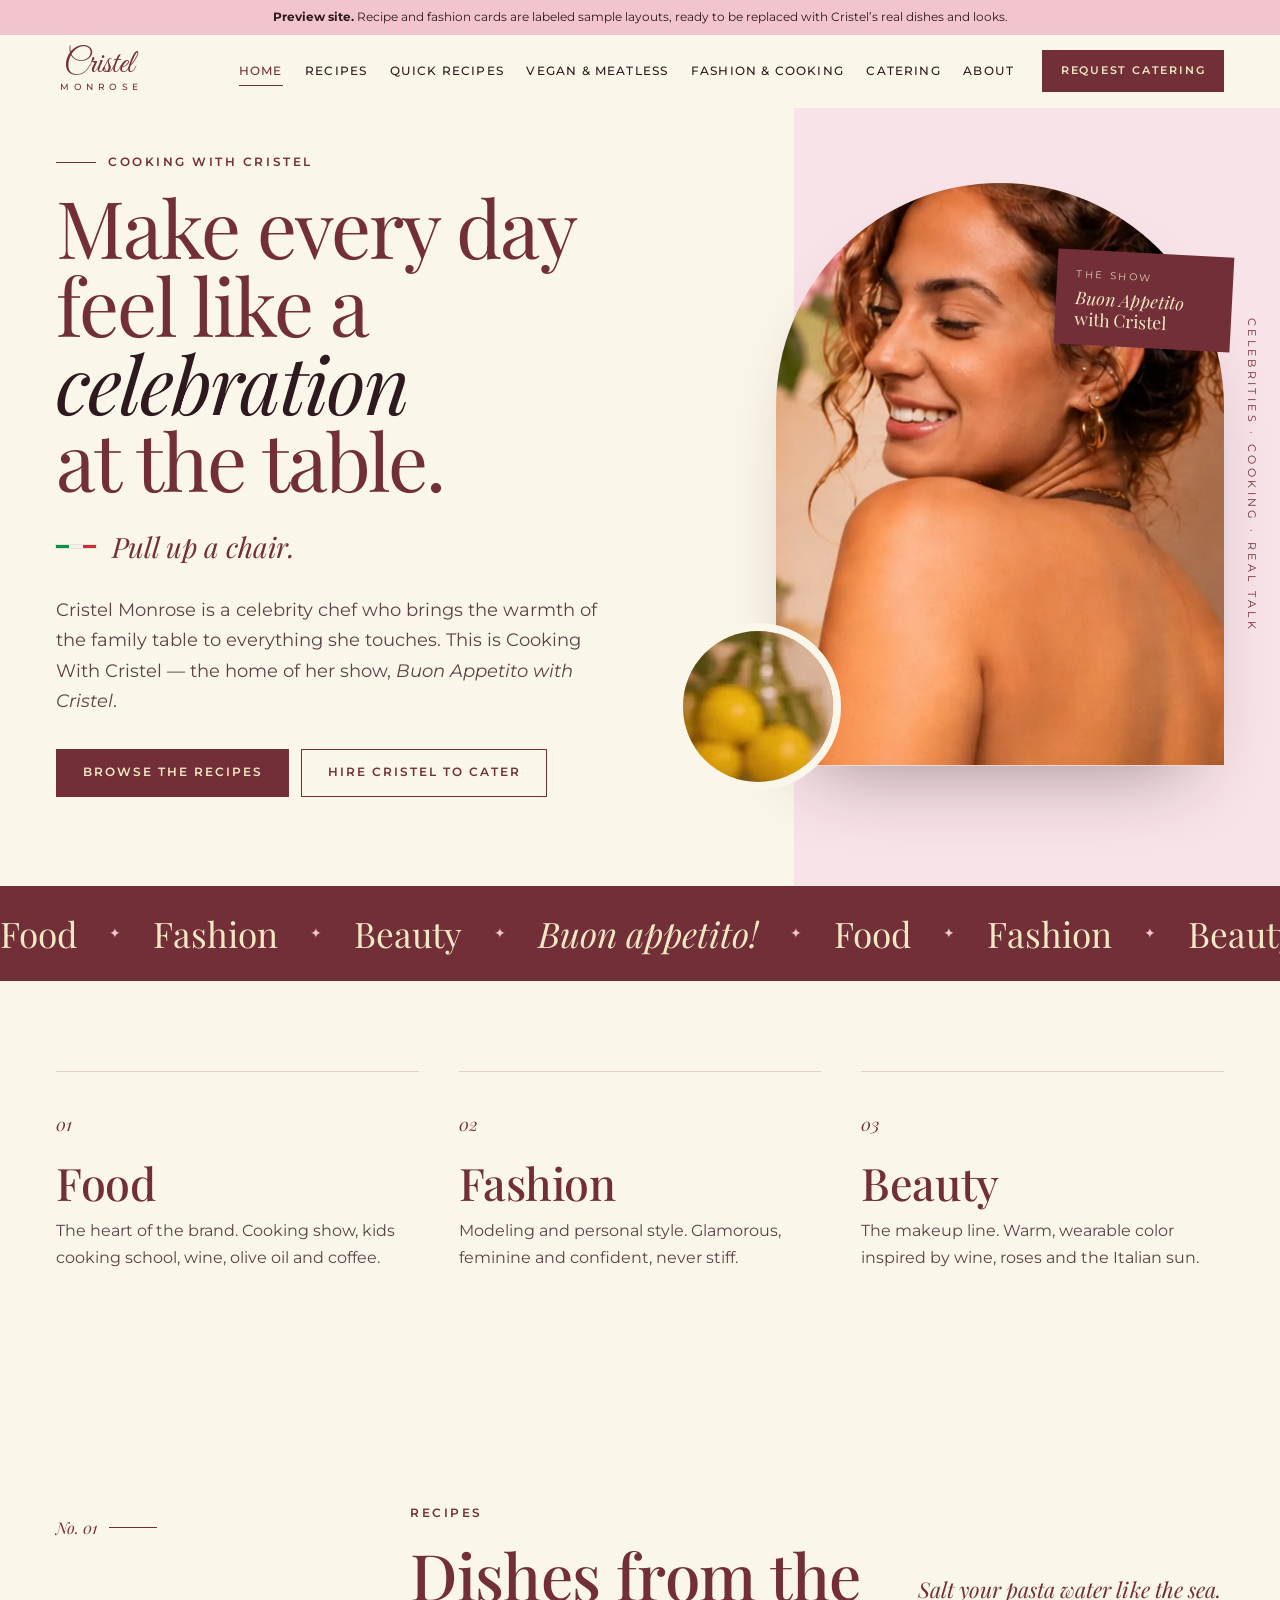
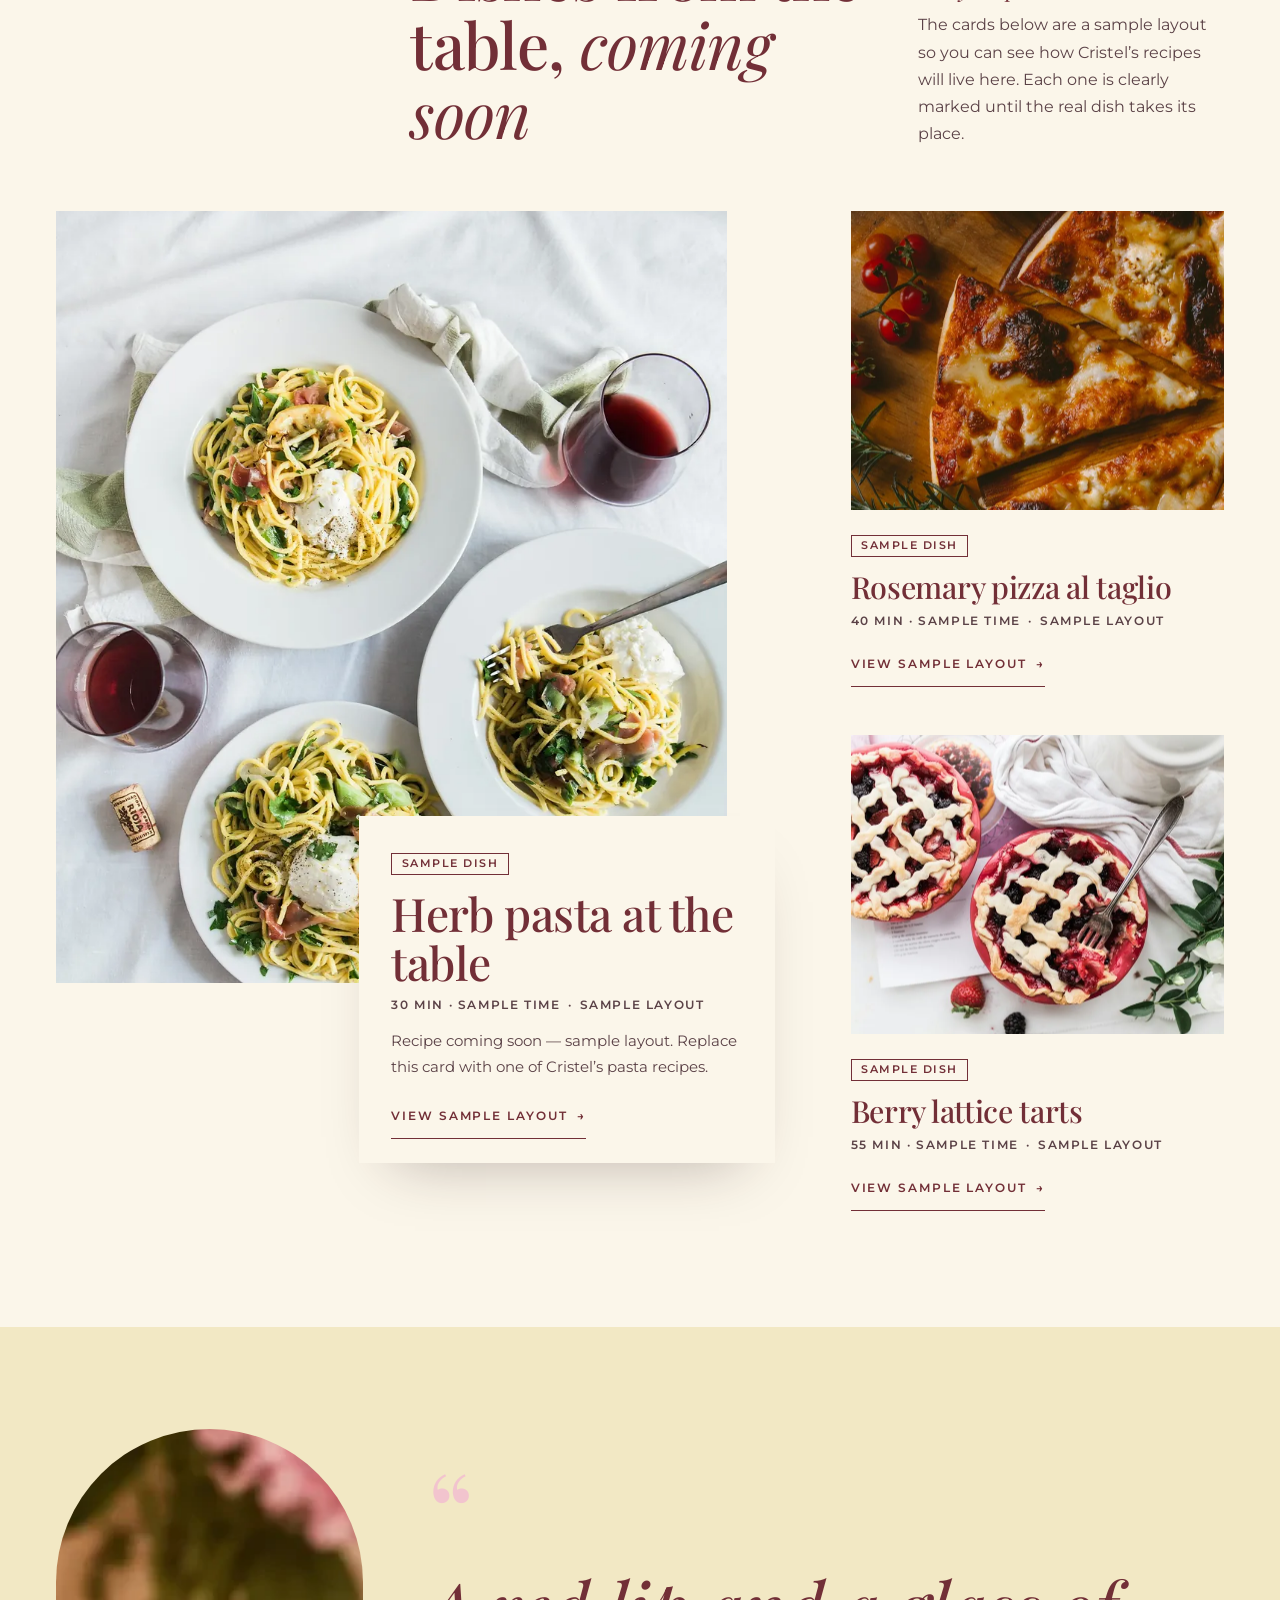
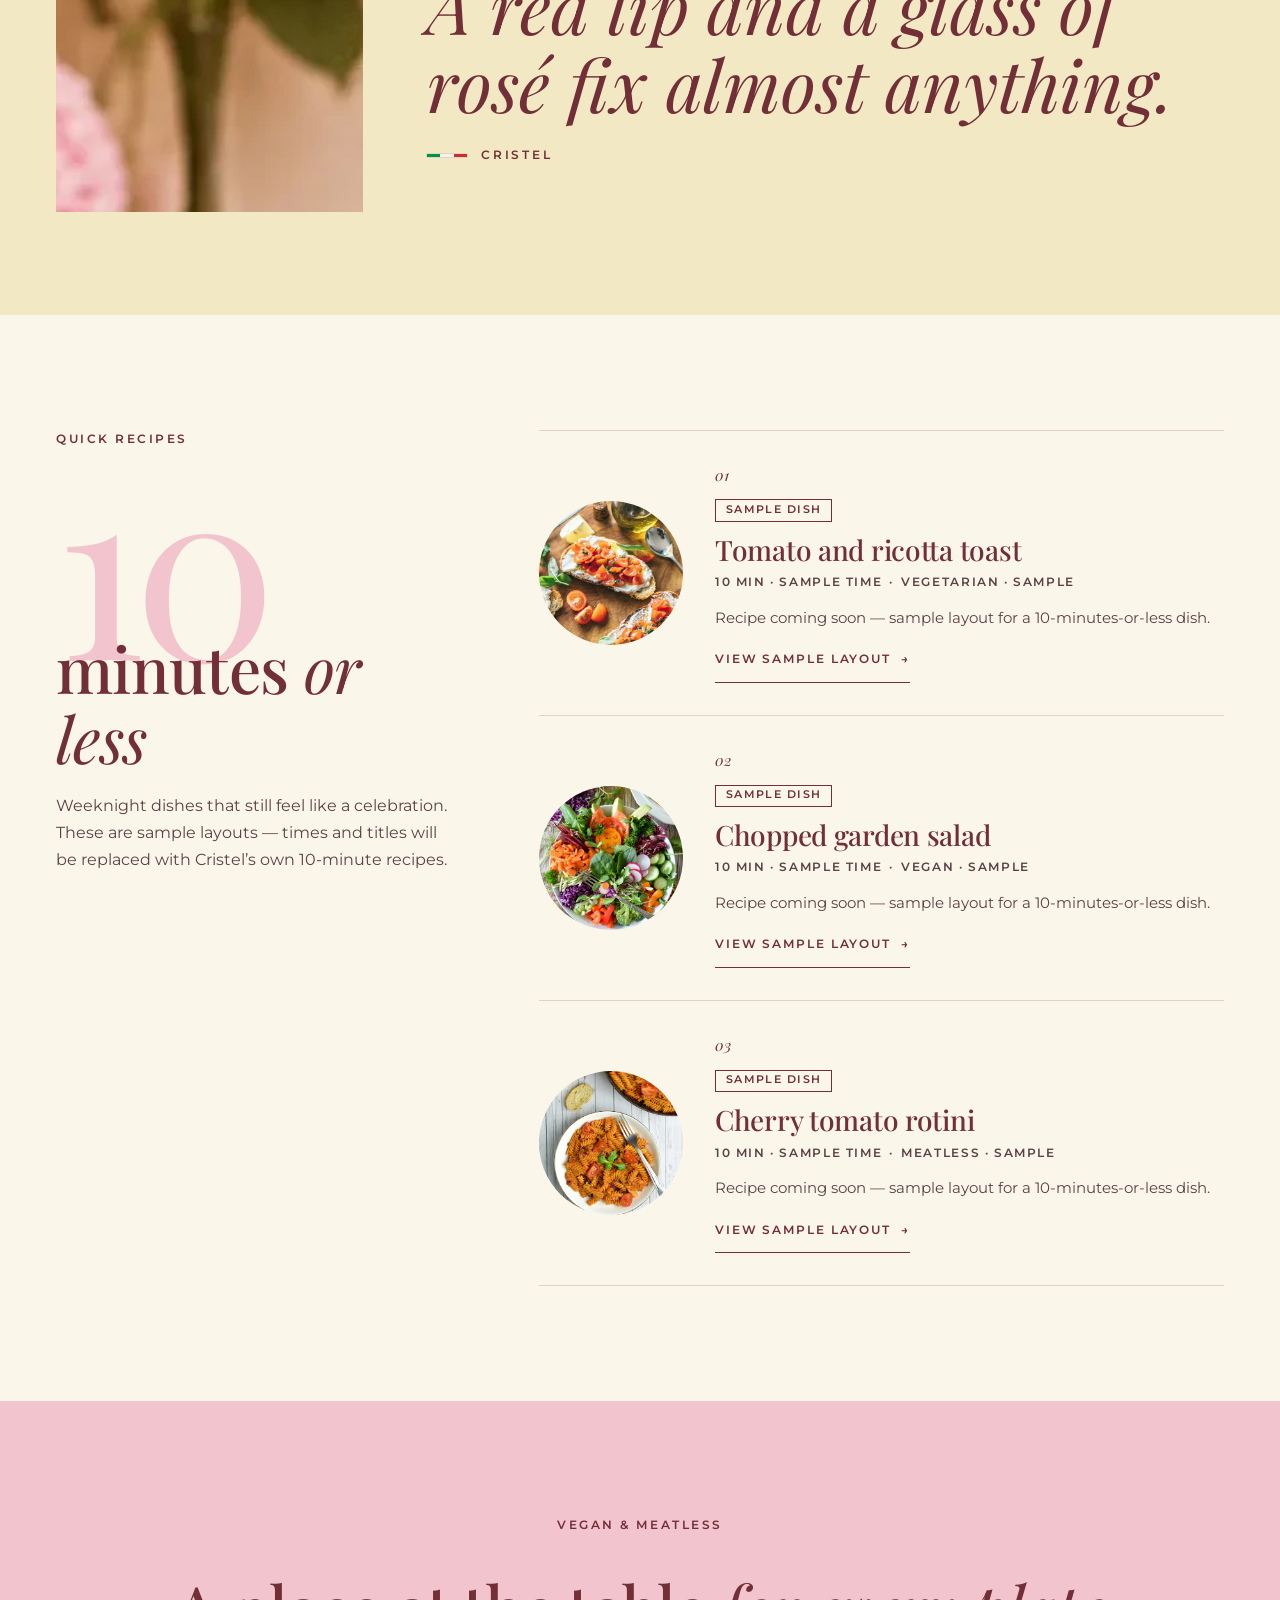
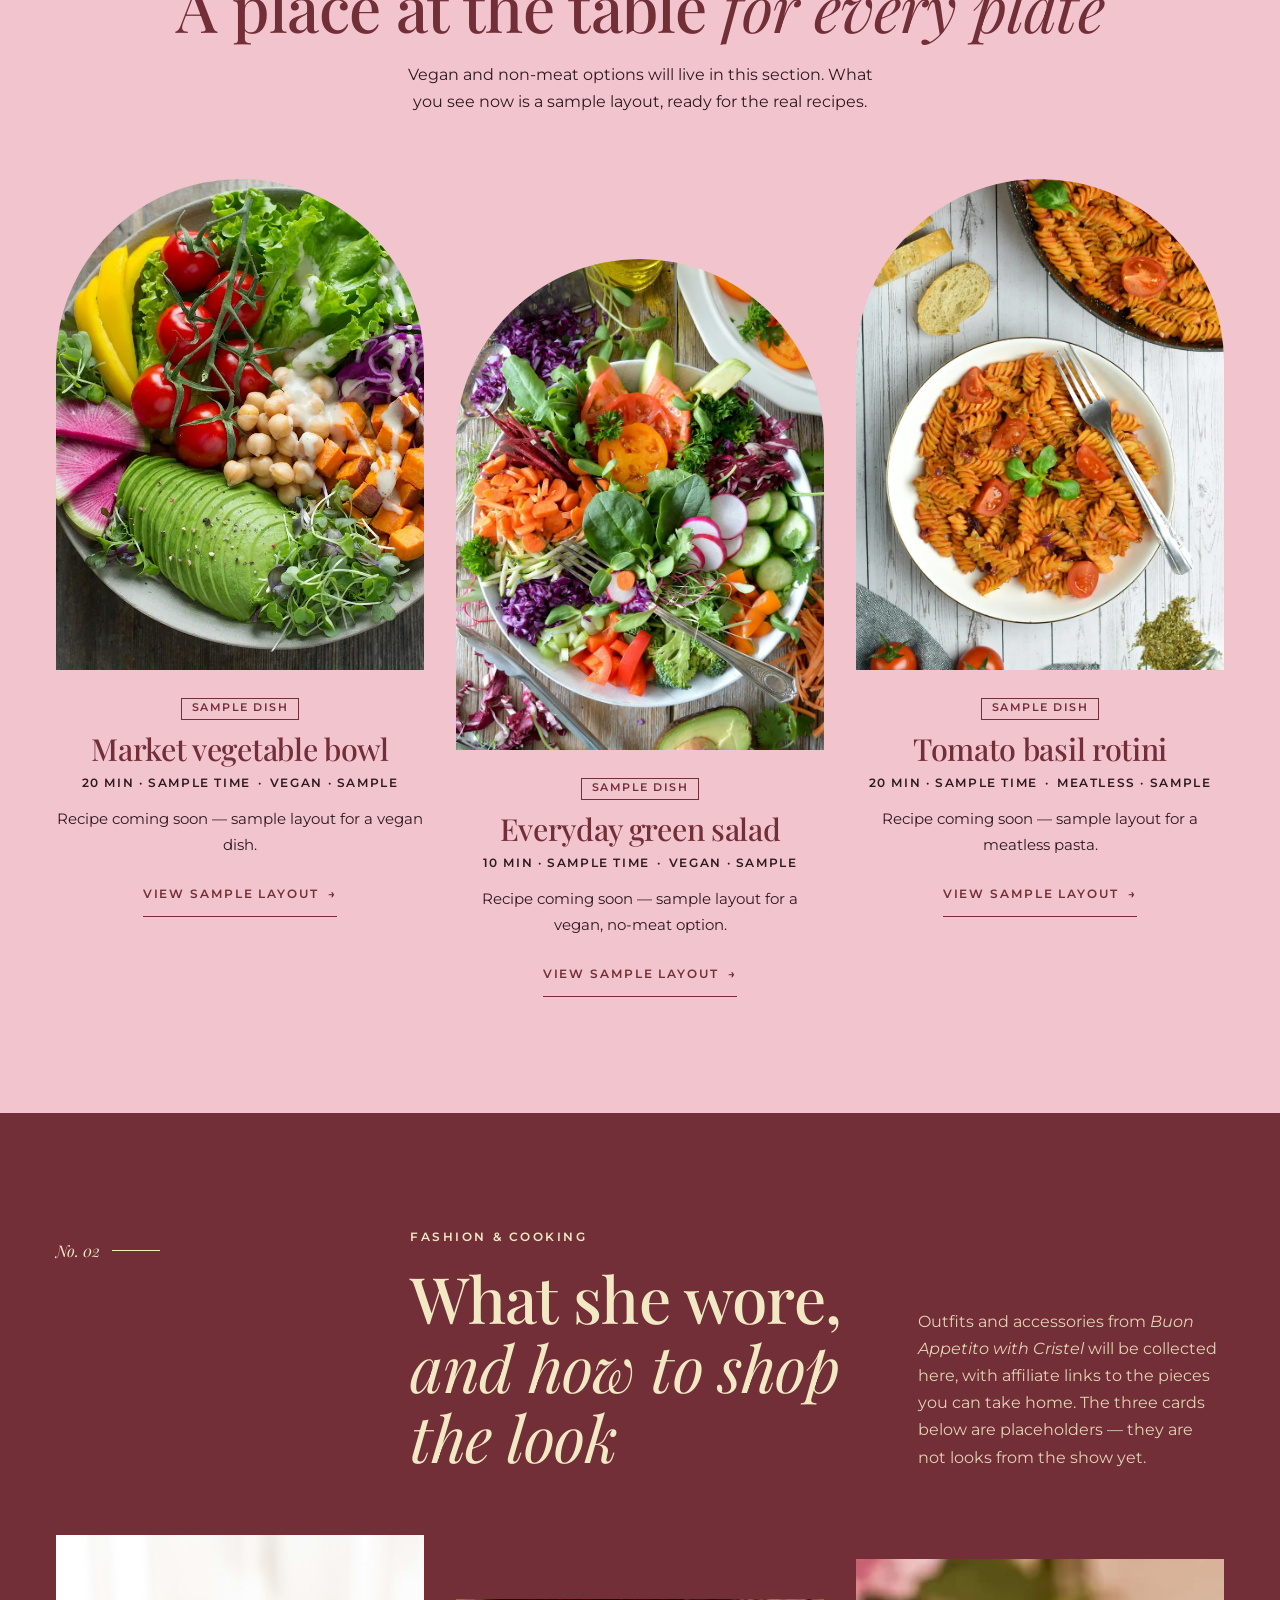
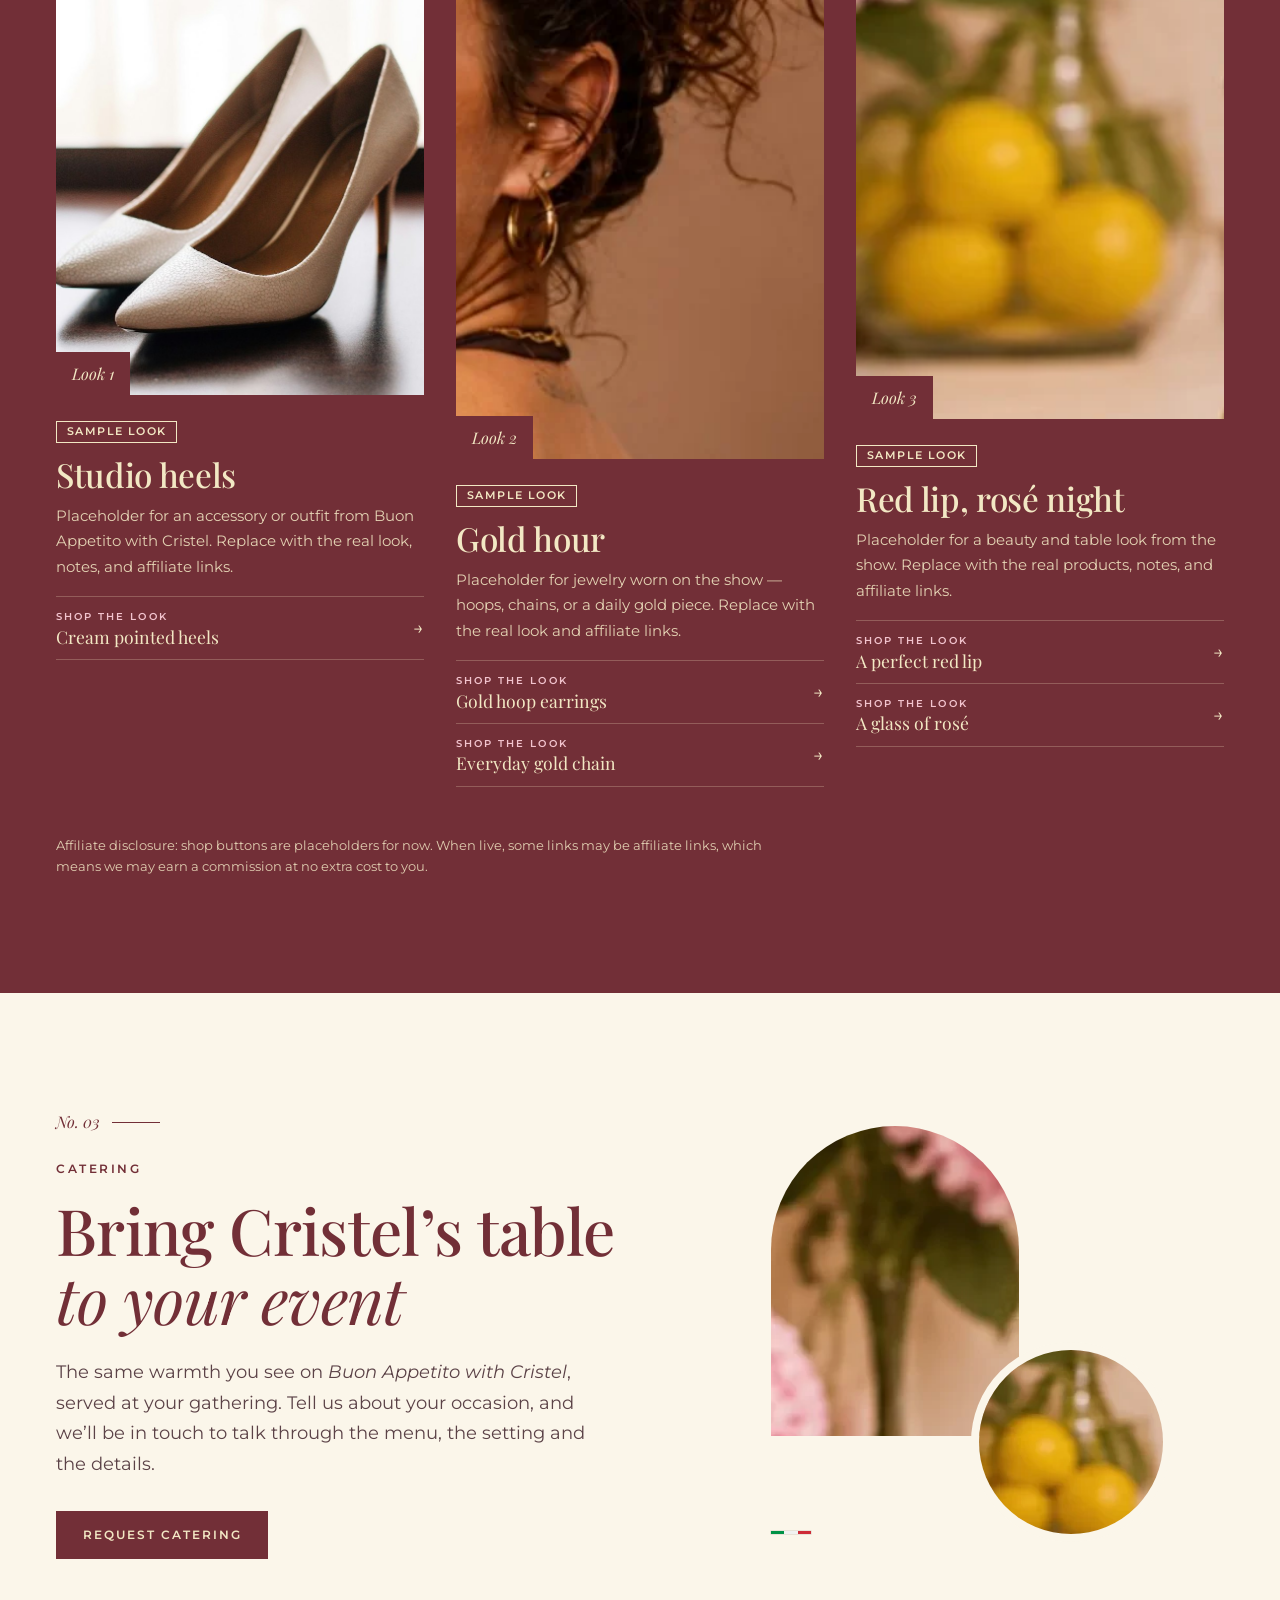
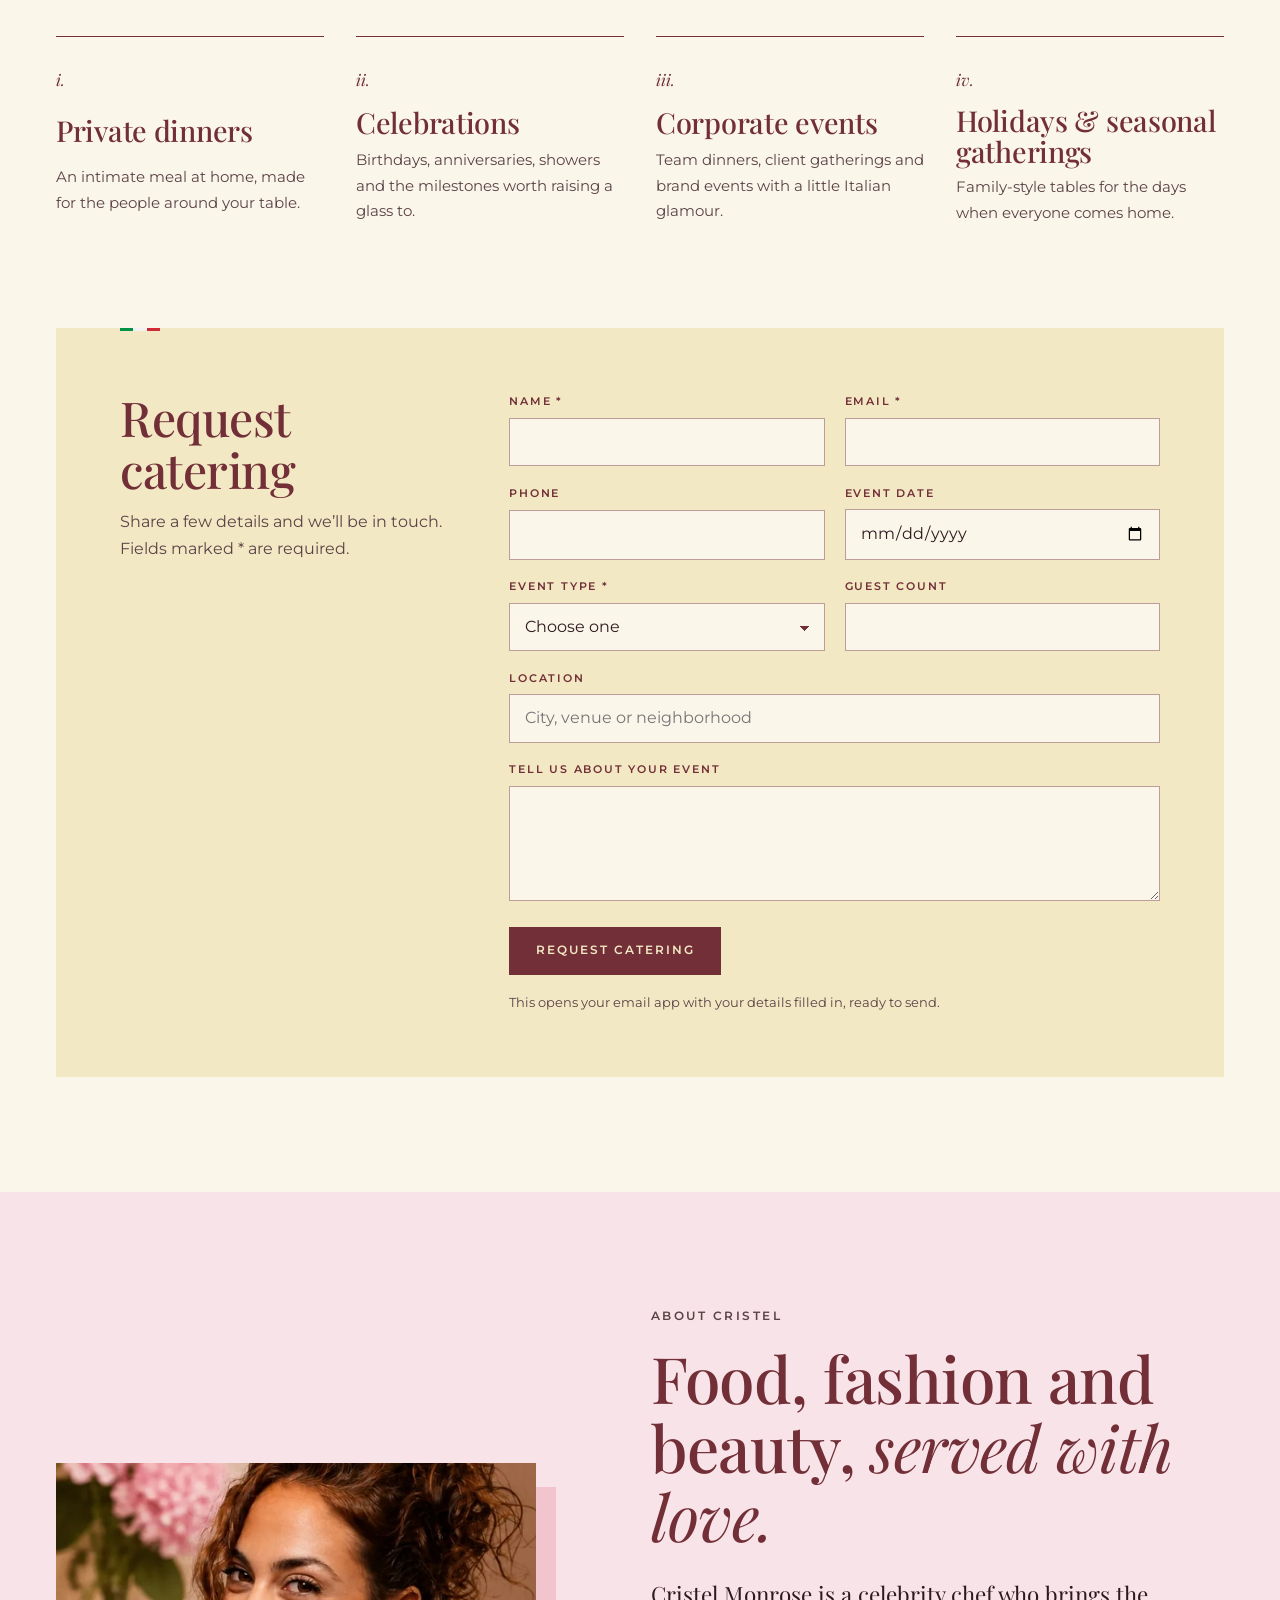
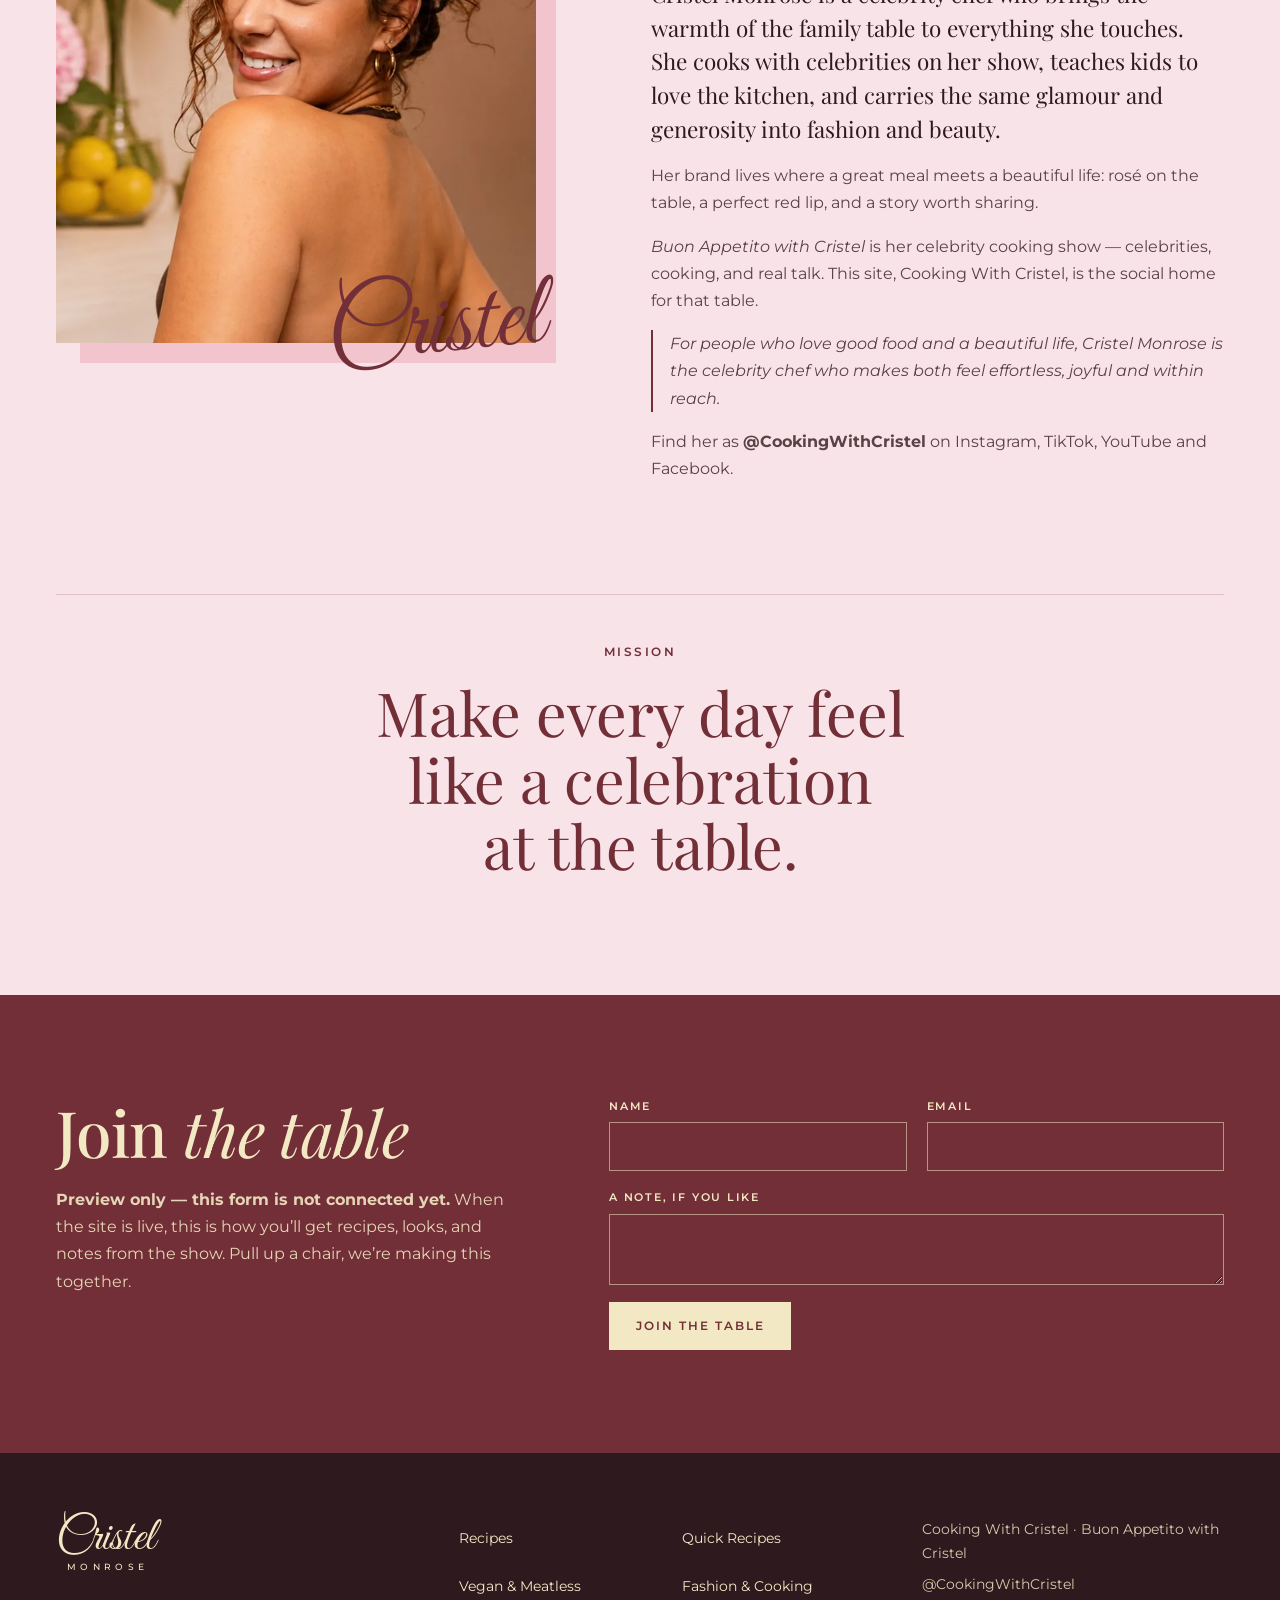
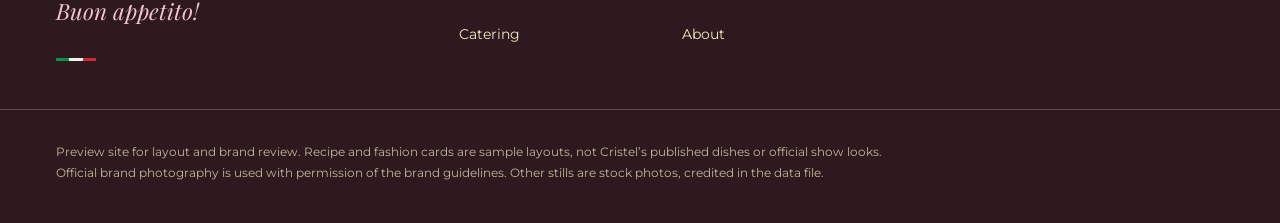
==== commit 42f29583: "Editorial redesign and new Catering section with inquiry form" ====
--- a/index.html
+++ b/index.html
@@ -29,10 +29,11 @@
 
   <link rel="preconnect" href="https://fonts.googleapis.com">
   <link rel="preconnect" href="https://fonts.gstatic.com" crossorigin>
-  <link rel="preload" as="style" href="https://fonts.googleapis.com/css2?family=Great+Vibes&family=Playfair+Display:ital,wght@0,500;0,600;1,500;1,600&family=Montserrat:ital,wght@0,400;0,500;0,600;1,400&display=swap">
-  <link rel="stylesheet" href="https://fonts.googleapis.com/css2?family=Great+Vibes&family=Playfair+Display:ital,wght@0,500;0,600;1,500;1,600&family=Montserrat:ital,wght@0,400;0,500;0,600;1,400&display=swap">
-  <link rel="preload" as="image" href="assets/images/cristel-hero.webp" imagesrcset="assets/images/cristel-hero-800.webp 800w, assets/images/cristel-hero.webp 1400w" imagesizes="(max-width: 899px) 100vw, 50vw">
-  <link rel="stylesheet" href="css/styles.css">
+  <link rel="preload" as="style" href="https://fonts.googleapis.com/css2?family=Great+Vibes&family=Playfair+Display:ital,wght@0,400;0,500;0,600;1,400;1,500&family=Montserrat:ital,wght@0,400;0,500;0,600;1,400&display=swap">
+  <link rel="stylesheet" href="https://fonts.googleapis.com/css2?family=Great+Vibes&family=Playfair+Display:ital,wght@0,400;0,500;0,600;1,400;1,500&family=Montserrat:ital,wght@0,400;0,500;0,600;1,400&display=swap">
+  <link rel="preload" as="image" href="assets/images/cristel-hero.webp" imagesrcset="assets/images/cristel-hero-800.webp 800w, assets/images/cristel-hero.webp 1400w" imagesizes="(max-width: 899px) 90vw, 45vw">
+  <link rel="stylesheet" href="css/styles.css?v=2">
+  <script>document.documentElement.classList.add('js');</script>
 
   <script type="application/ld+json">
   {
@@ -60,204 +61,378 @@
   }
   </script>
 </head>
+</head>
 <body>
   <a class="skip-link" href="#main">Skip to content</a>
   <div id="live-region" aria-live="polite" aria-atomic="true"></div>
 
-  <div class="site-top">
-    <div class="preview-banner" role="status">
-      <strong>Preview site.</strong> Recipe and fashion cards are labeled sample layouts, ready to be replaced with Cristel’s real dishes and looks.
+  <div class="preview-banner" role="status">
+    <strong>Preview site.</strong> Recipe and fashion cards are labeled sample layouts, ready to be replaced with Cristel’s real dishes and looks.
+  </div>
+
+  <header class="site-header" id="site-header">
+    <div class="header-inner">
+      <a class="brand" href="#top" aria-label="Cristel Monrose, Cooking With Cristel, home">
+        <span class="wordmark">
+          <span class="wordmark-script">Cristel</span>
+          <span class="wordmark-surname">Monrose</span>
+        </span>
+      </a>
+      <nav class="site-nav" id="site-nav" aria-label="Primary">
+        <ul>
+          <li><a href="#top">Home</a></li>
+          <li><a href="#recipes">Recipes</a></li>
+          <li><a href="#quick-recipes">Quick Recipes</a></li>
+          <li><a href="#vegan">Vegan &amp; Meatless</a></li>
+          <li><a href="#fashion">Fashion &amp; Cooking</a></li>
+          <li><a href="#catering">Catering</a></li>
+          <li><a href="#about">About</a></li>
+        </ul>
+        <a class="btn btn-primary nav-cta" href="#catering-form">Request catering</a>
+      </nav>
+      <button class="nav-toggle" id="nav-toggle" type="button" aria-controls="site-nav" aria-expanded="false" aria-label="Open menu">
+        <span class="nav-toggle-bar"></span>
+        <span class="nav-toggle-bar"></span>
+      </button>
     </div>
-    <header class="site-header">
-      <div class="header-inner">
-        <a class="brand" href="#top">
-          <span class="wordmark">
-            <span class="wordmark-script">Cristel</span>
-            <span class="wordmark-surname">Monrose</span>
-          </span>
-          <span class="brand-label">Cooking With Cristel</span>
-        </a>
-        <button class="nav-toggle" id="nav-toggle" type="button" aria-controls="site-nav" aria-expanded="false" aria-label="Open menu">
-          <span class="nav-toggle-bar"></span>
-          <span class="nav-toggle-bar"></span>
-          <span class="nav-toggle-bar"></span>
-        </button>
-        <nav class="site-nav" id="site-nav" aria-label="Primary">
-          <ul>
-            <li><a href="#top">Home</a></li>
-            <li><a href="#recipes">Recipes</a></li>
-            <li><a href="#quick-recipes">Quick Recipes</a></li>
-            <li><a href="#vegan">Vegan &amp; Meatless</a></li>
-            <li><a href="#fashion">Fashion &amp; Cooking</a></li>
-            <li><a href="#about">About</a></li>
-          </ul>
-        </nav>
-      </div>
-    </header>
-  </div>
+  </header>
 
   <main id="main">
+    <!-- HERO -->
     <section class="hero" id="top" aria-labelledby="hero-heading">
       <div class="hero-grid">
-        <figure class="hero-photo">
-          <img
-            src="assets/images/cristel-hero.webp"
-            srcset="assets/images/cristel-hero-800.webp 800w, assets/images/cristel-hero.webp 1400w"
-            sizes="(max-width: 899px) 100vw, 50vw"
-            width="1400"
-            height="2291"
-            alt="Cristel Monrose looking over her shoulder and smiling, with pink hydrangeas behind her.">
-        </figure>
         <div class="hero-copy">
-          <p class="eyebrow">Buon Appetito with Cristel · Celebrities · Cooking · Real Talk</p>
-          <span class="flag-stripe" aria-hidden="true"></span>
-          <h1 id="hero-heading">Make every day feel like a celebration at the table.</h1>
-          <p class="accent">Pull up a chair</p>
+          <p class="kicker"><span class="kicker-rule" aria-hidden="true"></span>Cooking With Cristel</p>
+          <h1 id="hero-heading" class="display">
+            <span class="line">Make every day</span>
+            <span class="line">feel like a</span>
+            <span class="line"><em>celebration</em></span>
+            <span class="line">at the table.</span>
+          </h1>
+          <div class="hero-sub">
+            <span class="flag-stripe" aria-hidden="true"></span>
+            <p class="pull-up">Pull up a chair.</p>
+          </div>
           <p class="lede">Cristel Monrose is a celebrity chef who brings the warmth of the family table to everything she touches. This is Cooking With Cristel — the home of her show, <em>Buon Appetito with Cristel</em>.</p>
           <div class="btn-row">
             <a class="btn btn-primary" href="#recipes">Browse the recipes</a>
-            <a class="btn btn-secondary" href="#join">Join the table</a>
-          </div>
-        </div>
-      </div>
-    </section>
-
-    <section class="pillars" aria-label="Brand pillars">
-      <div class="wrap pillar-grid">
-        <article class="pillar">
-          <div class="pillar-bar is-food" aria-hidden="true"></div>
-          <h2>Food</h2>
-          <p>The heart of the brand. Cooking show, kids cooking school, wine, olive oil and coffee.</p>
-        </article>
-        <article class="pillar">
-          <div class="pillar-bar is-fashion" aria-hidden="true"></div>
-          <h2>Fashion</h2>
-          <p>Modeling and personal style. Glamorous, feminine and confident, never stiff.</p>
-        </article>
-        <article class="pillar">
-          <div class="pillar-bar is-beauty" aria-hidden="true"></div>
-          <h2>Beauty</h2>
-          <p>The makeup line. Warm, wearable color inspired by wine, roses and the Italian sun.</p>
-        </article>
-      </div>
-    </section>
-
-    <section class="section" id="recipes" aria-labelledby="recipes-heading">
-      <div class="wrap">
-        <div class="section-head">
-          <p class="eyebrow">Recipes</p>
-          <h2 id="recipes-heading">Dishes from the table, coming soon</h2>
-          <p class="section-intro">Salt your pasta water like the sea. The cards below are a sample layout so you can see how Cristel’s recipes will live here. Each one is clearly marked until the real dish takes its place.</p>
-          <span class="flag-stripe" aria-hidden="true"></span>
-        </div>
+            <a class="btn btn-ghost" href="#catering">Hire Cristel to cater</a>
+          </div>
+        </div>
+        <div class="hero-visual">
+          <figure class="hero-photo">
+            <img
+              src="assets/images/cristel-hero.webp"
+              srcset="assets/images/cristel-hero-800.webp 800w, assets/images/cristel-hero.webp 1400w"
+              sizes="(max-width: 899px) 90vw, 45vw"
+              width="1400"
+              height="2291"
+              fetchpriority="high"
+              alt="Cristel Monrose looking over her shoulder and smiling, with pink hydrangeas behind her.">
+          </figure>
+          <figure class="hero-prop" aria-hidden="true">
+            <img src="assets/images/prop-lemons-crop.webp" width="210" height="210" alt="">
+          </figure>
+          <p class="hero-vertical" aria-hidden="true">Celebrities · Cooking · Real Talk</p>
+          <div class="hero-badge">
+            <span class="hero-badge-small">The show</span>
+            <span class="hero-badge-title"><em>Buon Appetito</em> with Cristel</span>
+          </div>
+        </div>
+      </div>
+    </section>
+
+    <!-- RIBBON -->
+    <div class="ribbon" aria-hidden="true">
+      <div class="ribbon-track">
+        <span>Food</span><i>✦</i><span>Fashion</span><i>✦</i><span>Beauty</span><i>✦</i><span><em>Buon appetito!</em></span><i>✦</i>
+        <span>Food</span><i>✦</i><span>Fashion</span><i>✦</i><span>Beauty</span><i>✦</i><span><em>Buon appetito!</em></span><i>✦</i>
+        <span>Food</span><i>✦</i><span>Fashion</span><i>✦</i><span>Beauty</span><i>✦</i><span><em>Buon appetito!</em></span><i>✦</i>
+      </div>
+    </div>
+
+    <!-- PILLARS -->
+    <section class="pillars" aria-labelledby="pillars-heading">
+      <div class="wrap">
+        <h2 id="pillars-heading" class="sr-only">Brand pillars</h2>
+        <ol class="pillar-list">
+          <li class="pillar reveal">
+            <span class="pillar-num" aria-hidden="true">01</span>
+            <h3>Food</h3>
+            <p>The heart of the brand. Cooking show, kids cooking school, wine, olive oil and coffee.</p>
+          </li>
+          <li class="pillar reveal">
+            <span class="pillar-num" aria-hidden="true">02</span>
+            <h3>Fashion</h3>
+            <p>Modeling and personal style. Glamorous, feminine and confident, never stiff.</p>
+          </li>
+          <li class="pillar reveal">
+            <span class="pillar-num" aria-hidden="true">03</span>
+            <h3>Beauty</h3>
+            <p>The makeup line. Warm, wearable color inspired by wine, roses and the Italian sun.</p>
+          </li>
+        </ol>
+      </div>
+    </section>
+
+    <!-- RECIPES -->
+    <section class="section section-recipes" id="recipes" aria-labelledby="recipes-heading">
+      <div class="wrap">
+        <header class="section-head reveal">
+          <p class="section-no" aria-hidden="true">No. 01</p>
+          <div>
+            <p class="eyebrow">Recipes</p>
+            <h2 id="recipes-heading" class="h-section">Dishes from the table, <em>coming soon</em></h2>
+          </div>
+          <p class="section-intro"><span class="voice">Salt your pasta water like the sea.</span> The cards below are a sample layout so you can see how Cristel’s recipes will live here. Each one is clearly marked until the real dish takes its place.</p>
+        </header>
         <div id="recipes-grid"></div>
       </div>
     </section>
 
-    <div class="quote-band">
-      <blockquote>
-        <p>A red lip and a glass of rosé fix almost anything.</p>
-        <span class="flag-stripe" aria-hidden="true"></span>
-      </blockquote>
-    </div>
-
-    <section class="section" id="quick-recipes" aria-labelledby="quick-heading">
-      <div class="wrap">
-        <div class="section-head">
+    <!-- QUOTE -->
+    <section class="quote-band" aria-label="A word from Cristel">
+      <div class="wrap quote-grid">
+        <figure class="quote-prop reveal" aria-hidden="true">
+          <img src="assets/images/prop-hydrangeas-crop.webp" width="235" height="462" alt="" loading="lazy" decoding="async">
+        </figure>
+        <blockquote class="reveal">
+          <p>A red lip and a glass of rosé fix almost anything.</p>
+          <footer><span class="flag-stripe" aria-hidden="true"></span> Cristel</footer>
+        </blockquote>
+      </div>
+    </section>
+
+    <!-- QUICK -->
+    <section class="section section-quick" id="quick-recipes" aria-labelledby="quick-heading">
+      <div class="wrap quick-layout">
+        <header class="quick-head reveal">
           <p class="eyebrow">Quick Recipes</p>
-          <h2 id="quick-heading">10 minutes or less</h2>
+          <p class="big-ten" aria-hidden="true">10</p>
+          <h2 id="quick-heading" class="h-section">minutes <em>or less</em></h2>
           <p class="section-intro">Weeknight dishes that still feel like a celebration. These are sample layouts — times and titles will be replaced with Cristel’s own 10-minute recipes.</p>
-          <span class="flag-stripe" aria-hidden="true"></span>
-        </div>
+        </header>
         <div id="quick-grid"></div>
       </div>
     </section>
 
+    <!-- VEGAN -->
     <section class="section section-rose" id="vegan" aria-labelledby="vegan-heading">
       <div class="wrap">
-        <div class="section-head">
+        <header class="section-head section-head-center reveal">
           <p class="eyebrow">Vegan &amp; Meatless</p>
-          <h2 id="vegan-heading">A place at the table for every plate</h2>
+          <h2 id="vegan-heading" class="h-section">A place at the table <em>for every plate</em></h2>
           <p class="section-intro">Vegan and non-meat options will live in this section. What you see now is a sample layout, ready for the real recipes.</p>
-          <span class="flag-stripe" aria-hidden="true"></span>
-        </div>
+        </header>
+        <p class="rail-hint" aria-hidden="true">Swipe for more <span>→</span></p>
         <div id="vegan-grid"></div>
       </div>
     </section>
 
-    <section class="section" id="fashion" aria-labelledby="fashion-heading">
-      <div class="wrap">
-        <div class="section-head">
-          <p class="eyebrow">Fashion &amp; Cooking</p>
-          <h2 id="fashion-heading">What she wore, and how to shop the look</h2>
+    <!-- FASHION -->
+    <section class="section section-wine" id="fashion" aria-labelledby="fashion-heading">
+      <div class="wrap">
+        <header class="section-head reveal">
+          <p class="section-no" aria-hidden="true">No. 02</p>
+          <div>
+            <p class="eyebrow">Fashion &amp; Cooking</p>
+            <h2 id="fashion-heading" class="h-section">What she wore, <em>and how to shop the look</em></h2>
+          </div>
           <p class="section-intro">Outfits and accessories from <em>Buon Appetito with Cristel</em> will be collected here, with affiliate links to the pieces you can take home. The three cards below are placeholders — they are not looks from the show yet.</p>
-          <span class="flag-stripe" aria-hidden="true"></span>
-        </div>
+        </header>
+        <p class="rail-hint" aria-hidden="true">Swipe for more <span>→</span></p>
         <div id="looks-grid"></div>
       </div>
     </section>
 
-    <section class="section section-rose" id="about" aria-labelledby="about-heading">
+    <!-- CATERING -->
+    <section class="section section-catering" id="catering" aria-labelledby="catering-heading">
+      <div class="wrap">
+        <div class="catering-intro">
+          <div class="catering-copy reveal">
+            <p class="section-no" aria-hidden="true">No. 03</p>
+            <p class="eyebrow">Catering</p>
+            <h2 id="catering-heading" class="h-section">Bring Cristel’s table <em>to your event</em></h2>
+            <p class="lede">The same warmth you see on <em>Buon Appetito with Cristel</em>, served at your gathering. Tell us about your occasion, and we’ll be in touch to talk through the menu, the setting and the details.</p>
+            <a class="btn btn-primary" href="#catering-form">Request catering</a>
+          </div>
+          <div class="catering-visual reveal" aria-hidden="true">
+            <figure class="cat-img cat-img-a"><img src="assets/images/prop-hydrangeas-crop.webp" width="235" height="462" alt="" loading="lazy" decoding="async"></figure>
+            <figure class="cat-img cat-img-b"><img src="assets/images/prop-lemons-crop.webp" width="210" height="210" alt="" loading="lazy" decoding="async"></figure>
+            <span class="flag-stripe" aria-hidden="true"></span>
+          </div>
+        </div>
+
+        <h3 class="sr-only">Events Cristel can cater</h3>
+        <ul class="event-types">
+          <li class="reveal">
+            <span class="event-num" aria-hidden="true">i.</span>
+            <h4>Private dinners</h4>
+            <p>An intimate meal at home, made for the people around your table.</p>
+          </li>
+          <li class="reveal">
+            <span class="event-num" aria-hidden="true">ii.</span>
+            <h4>Celebrations</h4>
+            <p>Birthdays, anniversaries, showers and the milestones worth raising a glass to.</p>
+          </li>
+          <li class="reveal">
+            <span class="event-num" aria-hidden="true">iii.</span>
+            <h4>Corporate events</h4>
+            <p>Team dinners, client gatherings and brand events with a little Italian glamour.</p>
+          </li>
+          <li class="reveal">
+            <span class="event-num" aria-hidden="true">iv.</span>
+            <h4>Holidays &amp; seasonal gatherings</h4>
+            <p>Family-style tables for the days when everyone comes home.</p>
+          </li>
+        </ul>
+
+        <div class="catering-form-wrap" id="catering-form">
+          <div class="catering-form-head">
+            <h3>Request catering</h3>
+            <p>Share a few details and we’ll be in touch. Fields marked <span aria-hidden="true">*</span><span class="sr-only">with an asterisk</span> are required.</p>
+          </div>
+          <form id="catering-inquiry" class="form-grid" action="#" method="post" novalidate>
+            <div class="field">
+              <label for="cat-name">Name <span aria-hidden="true">*</span></label>
+              <input id="cat-name" name="name" type="text" autocomplete="name" required aria-describedby="cat-name-err">
+              <p class="field-error" id="cat-name-err" hidden>Please add your name.</p>
+            </div>
+            <div class="field">
+              <label for="cat-email">Email <span aria-hidden="true">*</span></label>
+              <input id="cat-email" name="email" type="email" inputmode="email" autocomplete="email" required aria-describedby="cat-email-err">
+              <p class="field-error" id="cat-email-err" hidden>Please add an email like name@example.com.</p>
+            </div>
+            <div class="field">
+              <label for="cat-phone">Phone</label>
+              <input id="cat-phone" name="phone" type="tel" inputmode="tel" autocomplete="tel">
+            </div>
+            <div class="field">
+              <label for="cat-date">Event date</label>
+              <input id="cat-date" name="event_date" type="date" autocomplete="off">
+            </div>
+            <div class="field">
+              <label for="cat-type">Event type <span aria-hidden="true">*</span></label>
+              <select id="cat-type" name="event_type" required aria-describedby="cat-type-err">
+                <option value="">Choose one</option>
+                <option>Private dinner</option>
+                <option>Celebration</option>
+                <option>Corporate event</option>
+                <option>Holiday or seasonal gathering</option>
+                <option>Something else</option>
+              </select>
+              <p class="field-error" id="cat-type-err" hidden>Please choose an event type.</p>
+            </div>
+            <div class="field">
+              <label for="cat-guests">Guest count</label>
+              <input id="cat-guests" name="guests" type="number" inputmode="numeric" min="1" step="1" autocomplete="off">
+            </div>
+            <div class="field field-full">
+              <label for="cat-location">Location</label>
+              <input id="cat-location" name="location" type="text" autocomplete="address-level2" placeholder="City, venue or neighborhood">
+            </div>
+            <div class="field field-full">
+              <label for="cat-message">Tell us about your event</label>
+              <textarea id="cat-message" name="message" rows="4" autocomplete="off"></textarea>
+            </div>
+            <div class="field-full form-actions">
+              <button class="btn btn-primary" type="submit">Request catering</button>
+              <p class="form-hint">This opens your email app with your details filled in, ready to send.</p>
+            </div>
+            <p class="form-status field-full" id="catering-status" hidden></p>
+          </form>
+        </div>
+      </div>
+    </section>
+
+    <!-- ABOUT -->
+    <section class="section section-about" id="about" aria-labelledby="about-heading">
       <div class="wrap about-grid">
-        <figure class="about-photo">
-          <img
-            src="assets/images/cristel-about.webp"
-            width="890"
-            height="890"
-            alt="Cristel Monrose smiling at the camera, with pink hydrangeas and a jar of lemons behind her."
-            loading="lazy"
-            decoding="async">
-        </figure>
-        <div class="about-copy">
+        <div class="about-visual reveal">
+          <figure class="about-photo">
+            <img
+              src="assets/images/cristel-about.webp"
+              width="890"
+              height="890"
+              alt="Cristel Monrose smiling at the camera, with pink hydrangeas and a jar of lemons behind her."
+              loading="lazy"
+              decoding="async">
+          </figure>
+          <p class="about-signature" aria-hidden="true">Cristel</p>
+        </div>
+        <div class="about-copy reveal">
           <p class="eyebrow">About Cristel</p>
-          <h2 id="about-heading">Food, fashion and beauty, served with love.</h2>
-          <p>Cristel Monrose is a celebrity chef who brings the warmth of the family table to everything she touches. She cooks with celebrities on her show, teaches kids to love the kitchen, and carries the same glamour and generosity into fashion and beauty.</p>
+          <h2 id="about-heading" class="h-section">Food, fashion and beauty, <em>served with love.</em></h2>
+          <p class="about-lead">Cristel Monrose is a celebrity chef who brings the warmth of the family table to everything she touches. She cooks with celebrities on her show, teaches kids to love the kitchen, and carries the same glamour and generosity into fashion and beauty.</p>
           <p>Her brand lives where a great meal meets a beautiful life: rosé on the table, a perfect red lip, and a story worth sharing.</p>
           <p><em>Buon Appetito with Cristel</em> is her celebrity cooking show — celebrities, cooking, and real talk. This site, Cooking With Cristel, is the social home for that table.</p>
-          <aside class="mission">
-            <p class="eyebrow">Mission</p>
-            <p>Make every day feel like a celebration at the table.</p>
-          </aside>
           <p class="positioning">For people who love good food and a beautiful life, Cristel Monrose is the celebrity chef who makes both feel effortless, joyful and within reach.</p>
           <p>Find her as <strong>@CookingWithCristel</strong> on Instagram, TikTok, YouTube and Facebook.</p>
         </div>
       </div>
-
-      <div class="wrap">
-          <div class="signup" id="join">
-            <h3>Join the table</h3>
-            <p class="form-note"><strong>Preview only — this form is not connected yet.</strong> When the site is live, this is how you’ll get recipes, looks, and notes from the show. Pull up a chair, we’re making this together.</p>
-            <form id="join-form" action="#" method="post" novalidate>
-              <div class="field">
-                <label for="join-name">Name</label>
-                <input id="join-name" name="name" type="text" autocomplete="name" required>
-              </div>
-              <div class="field">
-                <label for="join-email">Email</label>
-                <input id="join-email" name="email" type="email" inputmode="email" autocomplete="email" required>
-              </div>
-              <div class="field">
-                <label for="join-note">A note, if you like <span class="sr-only">(optional)</span></label>
-                <textarea id="join-note" name="note" rows="3" autocomplete="off"></textarea>
-              </div>
-              <button class="btn btn-primary" type="submit">Join the table</button>
-              <p class="form-status" id="form-status" hidden></p>
-            </form>
-          </div>
+      <div class="wrap">
+        <aside class="mission reveal" aria-label="Mission">
+          <p class="eyebrow">Mission</p>
+          <p class="mission-text">Make every day feel like a celebration at the table.</p>
+        </aside>
+      </div>
+    </section>
+
+    <!-- JOIN -->
+    <section class="join" aria-labelledby="join-heading">
+      <div class="wrap join-grid" id="join">
+        <div class="join-copy">
+          <h2 id="join-heading" class="h-section">Join <em>the table</em></h2>
+          <p class="form-note"><strong>Preview only — this form is not connected yet.</strong> When the site is live, this is how you’ll get recipes, looks, and notes from the show. Pull up a chair, we’re making this together.</p>
+        </div>
+        <form id="join-form" class="join-form" action="#" method="post" novalidate>
+          <div class="field">
+            <label for="join-name">Name</label>
+            <input id="join-name" name="name" type="text" autocomplete="name" required>
+          </div>
+          <div class="field">
+            <label for="join-email">Email</label>
+            <input id="join-email" name="email" type="email" inputmode="email" autocomplete="email" required>
+          </div>
+          <div class="field field-full">
+            <label for="join-note">A note, if you like <span class="sr-only">(optional)</span></label>
+            <textarea id="join-note" name="note" rows="2" autocomplete="off"></textarea>
+          </div>
+          <div class="field-full">
+            <button class="btn btn-light" type="submit">Join the table</button>
+          </div>
+          <p class="form-status field-full" id="form-status" hidden></p>
+        </form>
       </div>
     </section>
   </main>
 
   <footer class="site-footer">
+    <div class="wrap footer-grid">
+      <div>
+        <span class="wordmark wordmark-on-dark">
+          <span class="wordmark-script">Cristel</span>
+          <span class="wordmark-surname">Monrose</span>
+        </span>
+        <p class="signoff">Buon appetito!</p>
+        <span class="flag-stripe" aria-hidden="true"></span>
+      </div>
+      <nav aria-label="Footer">
+        <ul class="footer-links">
+          <li><a href="#recipes">Recipes</a></li>
+          <li><a href="#quick-recipes">Quick Recipes</a></li>
+          <li><a href="#vegan">Vegan &amp; Meatless</a></li>
+          <li><a href="#fashion">Fashion &amp; Cooking</a></li>
+          <li><a href="#catering">Catering</a></li>
+          <li><a href="#about">About</a></li>
+        </ul>
+      </nav>
+      <div class="footer-meta">
+        <p>Cooking With Cristel · Buon Appetito with Cristel</p>
+        <p>@CookingWithCristel</p>
+      </div>
+    </div>
     <div class="wrap">
-      <span class="wordmark wordmark-on-dark">
-        <span class="wordmark-script">Cristel</span>
-        <span class="wordmark-surname">Monrose</span>
-      </span>
-      <p>Cooking With Cristel · Buon Appetito with Cristel</p>
-      <p>@CookingWithCristel</p>
-      <p class="signoff">Buon appetito!</p>
-      <span class="flag-stripe" aria-hidden="true"></span>
       <p class="footer-fine">Preview site for layout and brand review. Recipe and fashion cards are sample layouts, not Cristel’s published dishes or official show looks. Official brand photography is used with permission of the brand guidelines. Other stills are stock photos, credited in the data file.</p>
     </div>
   </footer>
@@ -272,7 +447,7 @@
     </div>
   </dialog>
 
-  <script src="js/data.js"></script>
-  <script src="js/app.js"></script>
+  <script src="js/data.js?v=2"></script>
+  <script src="js/app.js?v=2"></script>
 </body>
 </html>
--- a/css/styles.css
+++ b/css/styles.css
@@ -1,762 +1,533 @@
-/* Cooking With Cristel — preview site
-   Tokens follow the official Cristel Monrose brand guidelines, Nov 2026. */
+/* Cooking With Cristel — editorial redesign (v2)
+   Tokens follow the official Cristel Monrose brand guidelines v1.0, Nov 2026.
+   Direction: Italian-hospitality magazine. Boldness lives in the display type
+   and the overlapping hero; everything else stays quiet. */
 
 :root {
+  /* Brand palette */
   --rose: #F2C4CE;
   --red-wine: #722F37;
   --white-wine: #F2E8C4;
+  --cellar: #2E1A1E;
+  /* Italian flag: stripe accent only */
   --italian-green: #009246;
   --italian-white: #F1F2F1;
   --italian-red: #CE2B37;
-  --cellar: #2E1A1E;
+  /* Neutrals derived from the palette */
+  --paper: #FBF6EA;          /* lightened White Wine */
+  --rose-soft: #F8E3E8;      /* lightened Rosé */
+  --wine-deep: #5A242B;      /* darkened Red Wine */
+  --ink-soft: #5B4247;       /* Cellar at reading weight, AA on paper */
+  --line: rgba(114, 47, 55, 0.18);
+  --line-light: rgba(242, 232, 196, 0.25);
 
   --font-script: "Great Vibes", Georgia, cursive;
-  --font-display: "Playfair Display", Georgia, serif;
+  --font-display: "Playfair Display", Georgia, "Times New Roman", serif;
   --font-body: "Montserrat", Arial, sans-serif;
 
-  --space-1: 0.25rem;
-  --space-2: 0.5rem;
-  --space-3: 0.75rem;
-  --space-4: 1rem;
-  --space-5: 1.5rem;
-  --space-6: 2rem;
-  --space-7: 3rem;
-  --space-8: 4rem;
-  --space-9: 6rem;
-
-  --radius-sm: 8px;
-  --radius-md: 16px;
-  --radius-lg: 24px;
-  --radius-pill: 999px;
-
-  --max: 72rem;
-  --header-h: 4.25rem;
-  --banner-h: 2.5rem;
-  --sticky-h: 6.75rem;
-
-  --card: #FFFEFA;
-  --line: rgba(114, 47, 55, 0.14);
-  --shadow: 0 12px 32px rgba(46, 26, 30, 0.08);
-
-  --focus: 0 0 0 3px var(--white-wine), 0 0 0 6px var(--red-wine);
-}
-
-*,
-*::before,
-*::after { box-sizing: border-box; }
-
-html {
-  scroll-behavior: smooth;
-  scroll-padding-top: calc(var(--sticky-h) + 0.75rem);
-}
-
+  --s1: 0.25rem; --s2: 0.5rem; --s3: 0.75rem; --s4: 1rem; --s5: 1.5rem;
+  --s6: 2rem; --s7: 3rem; --s8: 4.5rem; --s9: 7rem;
+
+  --gutter: clamp(1.25rem, 5vw, 3.5rem);
+  --max: 80rem;
+  --radius: 4px;
+  --arch: 999px 999px 0 0;
+  --header-h: 4.5rem;
+  --ease: cubic-bezier(.2, .7, .2, 1);
+  --focus: 0 0 0 3px var(--paper), 0 0 0 5px var(--red-wine);
+}
+
+*, *::before, *::after { box-sizing: border-box; }
+html { scroll-behavior: smooth; scroll-padding-top: calc(var(--header-h) + 1rem); -webkit-text-size-adjust: 100%; }
 html, body { margin: 0; padding: 0; }
-
 body {
   font-family: var(--font-body);
   font-size: 1rem;
-  line-height: 1.65;
+  line-height: 1.7;
   color: var(--cellar);
-  background: var(--white-wine);
-  min-height: 100svh;
-}
-
+  background: var(--paper);
+  overflow-x: clip;
+}
 body.nav-open { overflow: hidden; }
-
 img { max-width: 100%; height: auto; display: block; }
-
-a {
-  color: var(--red-wine);
-  text-decoration-thickness: 1px;
-  text-underline-offset: 0.18em;
-}
-
-a:hover { text-decoration-thickness: 2px; }
-
-:focus { outline: none; }
-:focus-visible { outline: none; box-shadow: var(--focus); }
+figure { margin: 0; }
+h1, h2, h3, h4 { font-family: var(--font-display); font-weight: 500; line-height: 1.08; margin: 0; color: var(--red-wine); letter-spacing: -0.01em; }
+p { margin: 0 0 var(--s4); }
+em { font-style: italic; }
+a { color: var(--red-wine); text-underline-offset: 0.2em; text-decoration-thickness: 1px; }
+:focus-visible { outline: 2px solid var(--red-wine); outline-offset: 3px; }
+.section-wine :focus-visible, .join :focus-visible, .site-footer :focus-visible, .ribbon :focus-visible { outline-color: var(--white-wine); }
+
+.wrap { width: 100%; max-width: var(--max); margin-inline: auto; padding-inline: var(--gutter); }
 
 .skip-link {
-  position: absolute;
-  left: var(--space-4);
-  top: -100px;
-  z-index: 1000;
-  background: var(--red-wine);
-  color: var(--white-wine);
-  padding: 0.75rem 1.25rem;
-  border-radius: var(--radius-sm);
-  font-weight: 600;
-  text-decoration: none;
-}
-.skip-link:focus {
-  top: var(--space-4);
-  color: var(--white-wine);
-  box-shadow: var(--focus);
-}
-
-/* Flag colors appear only together, in order: green, white, red */
+  position: absolute; left: 1rem; top: -100px; z-index: 1000;
+  background: var(--red-wine); color: var(--white-wine);
+  padding: .75rem 1.25rem; font-weight: 600; text-decoration: none;
+}
+.skip-link:focus { top: 1rem; }
+
+.sr-only, .visually-hidden {
+  position: absolute; width: 1px; height: 1px; padding: 0; margin: -1px;
+  overflow: hidden; clip: rect(0,0,0,0); white-space: nowrap; border: 0;
+}
+#live-region { position: absolute; width: 1px; height: 1px; overflow: hidden; clip: rect(0,0,0,0); }
+
+/* Italian stripe — small accent only */
 .flag-stripe {
-  display: block;
-  width: 3rem;
-  height: 0.28rem;
-  background: linear-gradient(
-    to right,
-    var(--italian-green) 0 33.34%,
-    var(--italian-white) 33.34% 66.67%,
-    var(--italian-red) 66.67% 100%
-  );
-  border-radius: 1px;
-}
-
-/* Wordmark: never split, stretch, or recolor as rosé-on-light */
-.wordmark {
-  display: inline-flex;
-  flex-direction: column;
-  align-items: center;
-  text-decoration: none;
-  color: var(--red-wine);
-  line-height: 1;
-  gap: 0.1rem;
-}
-.wordmark-script {
-  font-family: var(--font-script);
-  font-size: 2.15rem;
-  font-weight: 400;
-  line-height: 1;
-}
-.wordmark-surname {
-  font-family: var(--font-body);
-  font-size: 0.62rem;
-  font-weight: 500;
-  letter-spacing: 0.38em;
-  text-transform: uppercase;
-  padding-left: 0.38em; /* optical center with letter-spacing */
-}
-.wordmark:hover,
-.wordmark:focus-visible { text-decoration: none; }
-
-.wordmark-on-dark { color: var(--white-wine); }
-.wordmark-on-dark .wordmark-script { color: var(--rose); }
-
-/* Type */
-.eyebrow {
-  font-family: var(--font-body);
-  font-size: 0.72rem;
-  font-weight: 600;
-  letter-spacing: 0.14em;
-  text-transform: uppercase;
-  color: var(--red-wine);
-  margin: 0 0 var(--space-3);
-}
-
-h1, h2, h3, .display {
-  font-family: var(--font-display);
-  font-weight: 500;
-  color: var(--red-wine);
-  line-height: 1.15;
-  letter-spacing: -0.015em;
-  margin: 0 0 var(--space-4);
-}
-
-h1 { font-size: clamp(2.05rem, 5.2vw, 3.15rem); font-weight: 500; }
-h2 { font-size: clamp(1.85rem, 4vw, 2.75rem); }
-h3 { font-size: 1.35rem; margin-bottom: var(--space-2); }
-
-.accent {
-  font-family: var(--font-script);
-  font-weight: 400;
-  font-size: clamp(2rem, 5vw, 3rem);
-  color: var(--red-wine);
-  line-height: 1.15;
-  margin: 0 0 var(--space-5);
-}
-
-.lede, .section-intro {
-  font-size: 1.0625rem;
-  max-width: 40rem;
-  margin: 0 0 var(--space-5);
-}
+  display: inline-block; width: 2.5rem; height: 3px; flex: none; box-shadow: 0 0 0 .5px rgba(46,26,30,.18);
+  background: linear-gradient(to right, var(--italian-green) 0 33.34%, var(--italian-white) 33.34% 66.67%, var(--italian-red) 66.67% 100%);
+}
+
+/* Type helpers */
+.eyebrow, .kicker {
+  font-family: var(--font-body); font-size: .72rem; font-weight: 600;
+  letter-spacing: .22em; text-transform: uppercase; color: var(--red-wine); margin: 0 0 var(--s4);
+}
+.kicker { display: flex; align-items: center; gap: .75rem; }
+.kicker-rule { width: 2.5rem; height: 1px; background: currentColor; }
+.h-section { font-size: clamp(2.1rem, 5.2vw, 4rem); }
+.h-section em { font-weight: 400; }
+.lede { font-size: clamp(1rem, 1.4vw, 1.12rem); color: var(--ink-soft); max-width: 34rem; }
+.section-intro { color: var(--ink-soft); max-width: 30rem; margin: 0; }
+.voice { display: block; font-family: var(--font-display); font-style: italic; font-size: 1.35rem; color: var(--red-wine); margin-bottom: .5rem; line-height: 1.3; }
 
 /* Buttons */
 .btn {
-  display: inline-flex;
-  align-items: center;
-  justify-content: center;
-  min-height: 44px;
-  padding: 0.7rem 1.35rem;
-  border-radius: var(--radius-pill);
-  font-family: var(--font-body);
-  font-size: 0.9rem;
-  font-weight: 600;
-  letter-spacing: 0.04em;
-  text-decoration: none;
-  border: 1.5px solid transparent;
-  cursor: pointer;
-  background: none;
-  color: inherit;
-  transition: background-color 0.2s ease, color 0.2s ease, border-color 0.2s ease, transform 0.2s ease;
-}
-.btn:hover { text-decoration: none; }
-.btn-primary {
-  background: var(--red-wine);
-  color: var(--white-wine);
-  border-color: var(--red-wine);
-}
-.btn-primary:hover,
-.btn-primary:focus-visible {
-  background: var(--cellar);
-  border-color: var(--cellar);
-  color: var(--white-wine);
-}
-.btn-secondary {
+  display: inline-flex; align-items: center; justify-content: center; gap: .6rem;
+  min-height: 48px; padding: .85rem 1.6rem;
+  font: 600 .78rem/1 var(--font-body); letter-spacing: .16em; text-transform: uppercase;
+  text-decoration: none; border: 1px solid var(--red-wine); border-radius: 0;
+  cursor: pointer; transition: background-color .3s var(--ease), color .3s var(--ease), transform .3s var(--ease);
+}
+.btn-primary { background: var(--red-wine); color: var(--white-wine); }
+.btn-primary:hover { background: var(--wine-deep); }
+.btn-ghost { background: transparent; color: var(--red-wine); }
+.btn-ghost:hover { background: var(--red-wine); color: var(--white-wine); }
+.btn-light { background: var(--white-wine); color: var(--red-wine); border-color: var(--white-wine); }
+.btn-light:hover { background: var(--rose); border-color: var(--rose); }
+.btn-row { display: flex; flex-wrap: wrap; gap: .75rem; margin-top: var(--s6); }
+
+.link-btn {
+  display: inline-flex; align-items: center; gap: .6rem; min-height: 44px; padding: 0;
+  background: none; border: 0; border-bottom: 1px solid currentColor; cursor: pointer;
+  font: 600 .74rem/1 var(--font-body); letter-spacing: .16em; text-transform: uppercase; color: var(--red-wine);
+}
+.link-btn .arrow, .shop-btn .arrow { transition: transform .3s var(--ease); }
+.link-btn:hover .arrow, .shop-btn:hover .arrow { transform: translateX(4px); }
+
+.badge {
+  display: inline-block; padding: .3rem .6rem; border: 1px solid var(--red-wine);
+  font: 600 .66rem/1 var(--font-body); letter-spacing: .14em; text-transform: uppercase; color: var(--red-wine);
   background: transparent;
-  color: var(--red-wine);
-  border-color: var(--red-wine);
-}
-.btn-secondary:hover,
-.btn-secondary:focus-visible {
-  background: var(--rose);
-  color: var(--cellar);
-  border-color: var(--red-wine);
-}
-.btn-row { display: flex; flex-wrap: wrap; gap: var(--space-3); }
-
-/* Layout helpers */
-.wrap {
-  width: min(100% - 2rem, var(--max));
-  margin-inline: auto;
-}
-.section, .hero, #join {
-  scroll-margin-top: calc(var(--sticky-h) + 0.5rem);
-}
-.section {
-  padding: var(--space-7) 0;
-}
-.section-head {
-  margin-bottom: var(--space-6);
-  max-width: 42rem;
-}
-.section-head .flag-stripe { margin: var(--space-4) 0 0; }
-
-.motif {
-  width: 2.5rem;
-  height: 2.5rem;
-  color: var(--red-wine);
-  margin-bottom: var(--space-3);
-  display: block;
-}
-
-/* Preview banner + header */
-.site-top {
-  position: sticky;
-  top: 0;
-  z-index: 200;
-}
-
+}
+.badge-light { border-color: var(--white-wine); color: var(--white-wine); }
+.eyebrow-row { margin: 0 0 .85rem; }
+
+/* Preview banner */
 .preview-banner {
-  background: var(--rose);
-  color: var(--cellar);
-  font-size: 0.8125rem;
-  text-align: center;
-  padding: 0.55rem 1rem;
-  line-height: 1.4;
-}
-.preview-banner strong { font-weight: 600; }
-
+  background: var(--rose); color: var(--cellar);
+  font-size: .74rem; line-height: 1.45; text-align: center; padding: .55rem var(--gutter);
+}
+
+/* Header */
 .site-header {
-  background: rgba(242, 232, 196, 0.94);
-  backdrop-filter: blur(10px);
-  border-bottom: 1px solid var(--line);
-}
-
+  position: sticky; top: 0; z-index: 50;
+  background: rgba(251, 246, 234, .92);
+  -webkit-backdrop-filter: blur(10px); backdrop-filter: blur(10px);
+  border-bottom: 1px solid transparent; transition: border-color .3s, box-shadow .3s;
+}
+.site-header.is-scrolled { border-bottom-color: var(--line); }
 .header-inner {
-  width: min(100% - 2rem, var(--max));
-  margin-inline: auto;
-  min-height: var(--header-h);
-  display: flex;
-  align-items: center;
-  justify-content: space-between;
-  gap: var(--space-4);
-}
-
-.brand {
-  display: flex;
-  align-items: center;
-  gap: var(--space-3);
-  text-decoration: none;
-  color: var(--red-wine);
-  min-height: 44px;
-}
-.brand:hover { text-decoration: none; }
-.brand-label {
-  display: none;
-  font-size: 0.65rem;
-  font-weight: 600;
-  letter-spacing: 0.16em;
-  text-transform: uppercase;
-  max-width: 7.5rem;
-  line-height: 1.35;
-  color: var(--cellar);
-}
+  max-width: var(--max); margin-inline: auto; padding-inline: var(--gutter);
+  height: var(--header-h); display: flex; align-items: center; justify-content: space-between; gap: 1.5rem;
+}
+.brand { text-decoration: none; display: inline-flex; position: relative; z-index: 62; }
+.wordmark { display: inline-flex; flex-direction: column; align-items: center; line-height: 1; color: var(--red-wine); }
+.wordmark-script { font-family: var(--font-script); font-size: 2.05rem; line-height: .9; }
+.wordmark-surname { font: 500 .56rem/1 var(--font-body); letter-spacing: .5em; text-transform: uppercase; margin-top: .2rem; padding-left: .5em; }
+.wordmark-on-dark { color: var(--white-wine); }
 
 .nav-toggle {
-  width: 44px;
-  height: 44px;
-  border: 1.5px solid var(--red-wine);
-  border-radius: var(--radius-sm);
-  background: transparent;
-  color: var(--red-wine);
-  display: inline-flex;
-  flex-direction: column;
-  align-items: center;
-  justify-content: center;
-  gap: 5px;
-  cursor: pointer;
-  padding: 0;
-}
-.nav-toggle-bar {
-  display: block;
-  width: 18px;
-  height: 1.5px;
-  background: currentColor;
-  transition: transform 0.2s ease, opacity 0.2s ease;
-}
-.nav-toggle[aria-expanded="true"] .nav-toggle-bar:nth-child(1) {
-  transform: translateY(6.5px) rotate(45deg);
-}
-.nav-toggle[aria-expanded="true"] .nav-toggle-bar:nth-child(2) { opacity: 0; }
-.nav-toggle[aria-expanded="true"] .nav-toggle-bar:nth-child(3) {
-  transform: translateY(-6.5px) rotate(-45deg);
-}
-
-.site-nav {
-  display: none;
-  position: absolute;
-  left: 0;
-  right: 0;
-  top: 100%;
-  background: var(--white-wine);
-  border-bottom: 1px solid var(--line);
-  padding: var(--space-3) 1rem var(--space-5);
-}
-.site-nav.is-open { display: block; }
-.site-nav ul {
-  list-style: none;
-  margin: 0;
-  padding: 0;
-  display: flex;
-  flex-direction: column;
-}
-.site-nav a {
-  display: flex;
-  align-items: center;
-  min-height: 44px;
-  padding: 0.35rem 0.5rem;
-  color: var(--cellar);
-  text-decoration: none;
-  font-weight: 500;
-  font-size: 1.05rem;
-  border-radius: var(--radius-sm);
-}
-.site-nav a:hover,
-.site-nav a:focus-visible,
-.site-nav a.is-active {
-  color: var(--red-wine);
-  background: rgba(242, 196, 206, 0.45);
-  text-decoration: none;
-}
-
-/* Hero */
-.hero {
-  padding: 0 0 var(--space-7);
+  position: relative; z-index: 62; width: 48px; height: 48px; display: inline-flex; flex-direction: column;
+  align-items: center; justify-content: center; gap: 7px; background: none; border: 0; cursor: pointer; padding: 0;
+}
+.nav-toggle-bar { width: 26px; height: 1.5px; background: var(--red-wine); transition: transform .35s var(--ease); }
+.nav-toggle[aria-expanded="true"] .nav-toggle-bar:first-child { transform: translateY(4.25px) rotate(45deg); }
+.nav-toggle[aria-expanded="true"] .nav-toggle-bar:last-child { transform: translateY(-4.25px) rotate(-45deg); }
+
+.site-nav ul { list-style: none; margin: 0; padding: 0; }
+.site-nav a:not(.btn) { text-decoration: none; color: var(--cellar); }
+
+@media (max-width: 1179px) {
+  .site-nav {
+    position: fixed; inset: 0; z-index: 61; background: var(--paper);
+    padding: calc(var(--nav-top, var(--header-h)) + 1.25rem) var(--gutter) 2rem;
+    display: flex; flex-direction: column; gap: 2rem; overflow-y: auto;
+    visibility: hidden; opacity: 0; transform: translateY(-8px);
+    transition: opacity .35s var(--ease), transform .35s var(--ease), visibility 0s .35s;
+  }
+  .site-nav.is-open { visibility: visible; opacity: 1; transform: none; transition: opacity .35s var(--ease), transform .35s var(--ease); }
+  .site-nav ul { display: flex; flex-direction: column; border-top: 1px solid var(--line); }
+  .site-nav li { border-bottom: 1px solid var(--line); }
+  .site-nav a:not(.btn) {
+    display: flex; align-items: center; min-height: 56px;
+    font-family: var(--font-display); font-size: clamp(1.5rem, 6vw, 2rem); color: var(--red-wine);
+  }
+  .site-nav a.is-active { font-style: italic; }
+  .nav-cta { align-self: flex-start; }
+  .site-header:has(.site-nav.is-open) { -webkit-backdrop-filter: none; backdrop-filter: none; }
+}
+@media (min-width: 1180px) {
+  .nav-toggle { display: none; }
+  .site-nav { display: flex; align-items: center; gap: 1.75rem; }
+  .site-nav ul { display: flex; gap: 1.4rem; }
+  .site-nav a:not(.btn) {
+    position: relative; font-size: .74rem; font-weight: 500; letter-spacing: .1em; text-transform: uppercase;
+    padding: .75rem 0; display: inline-block;
+  }
+  .site-nav a:not(.btn)::after {
+    content: ""; position: absolute; left: 0; right: 0; bottom: .45rem; height: 1px; background: var(--red-wine);
+    transform: scaleX(0); transform-origin: left; transition: transform .35s var(--ease);
+  }
+  .site-nav a:not(.btn):hover::after, .site-nav a.is-active::after { transform: scaleX(1); }
+  .site-nav a.is-active { color: var(--red-wine); }
+  .nav-cta { min-height: 42px; padding: .7rem 1.1rem; font-size: .7rem; }
+}
+
+/* ---------------- HERO ---------------- */
+.hero { position: relative; padding: clamp(1.5rem, 3.5vw, 3rem) 0 clamp(3.5rem, 7vw, 6rem); overflow: hidden; }
+.hero::before { /* soft rosé field behind the portrait */
+  content: ""; position: absolute; top: 0; bottom: 0; right: 0; width: 38%;
+  background: var(--rose-soft); z-index: -1;
 }
 .hero-grid {
-  display: grid;
-  gap: 0;
-}
-.hero-photo {
-  margin: 0;
-  background: var(--rose);
-}
-.hero-photo img {
-  width: 100%;
-  height: auto;
-  aspect-ratio: 4 / 5;
-  object-fit: cover;
-  object-position: 60% 18%;
-}
-.hero-copy {
-  padding: var(--space-6) 1rem var(--space-4);
-  width: min(100%, 40rem);
-  margin-inline: auto;
-}
-.hero-copy .flag-stripe { margin-bottom: var(--space-4); }
-.hero-copy h1 { margin-bottom: var(--space-4); }
-
-/* Pillars */
-.pillars {
-  padding: 0 0 var(--space-8);
-}
-.pillar-grid {
-  display: grid;
-  gap: var(--space-4);
-}
-.pillar {
-  background: var(--card);
-  border: 1px solid var(--line);
-  border-radius: var(--radius-md);
-  padding: var(--space-5);
-}
-.pillar-bar {
-  width: 2rem;
-  height: 0.22rem;
-  border-radius: 1px;
-  margin-bottom: var(--space-4);
-}
-.pillar-bar.is-food { background: var(--italian-red); }
-.pillar-bar.is-fashion { background: var(--red-wine); }
-.pillar-bar.is-beauty { background: var(--rose); }
-.pillar h2 { font-size: 1.5rem; margin-bottom: var(--space-2); }
-.pillar p { margin: 0; }
-
-/* Cards / grids */
-.grid {
-  display: grid;
-  gap: var(--space-5);
-}
-.card {
-  background: var(--card);
-  border: 1px solid var(--line);
-  border-radius: var(--radius-md);
-  overflow: hidden;
-  display: flex;
-  flex-direction: column;
-  height: 100%;
-}
-.card-media {
-  background: var(--rose);
-}
-.card-media img {
-  width: 100%;
-  aspect-ratio: 5 / 4;
-  object-fit: cover;
-}
-.card-body {
-  padding: var(--space-5);
-  display: flex;
-  flex-direction: column;
-  gap: var(--space-3);
-  flex: 1;
-}
-.card-body h3 { margin: 0; }
-.card-body p { margin: 0; }
-.card-body .btn { align-self: flex-start; margin-top: auto; }
-.card-meta {
-  font-size: 0.8125rem;
-  font-weight: 500;
-  letter-spacing: 0.02em;
-  color: var(--cellar);
-  opacity: 0.85;
-}
-.badge {
-  display: inline-block;
-  background: var(--rose);
-  color: var(--cellar);
-  font-size: 0.68rem;
-  font-weight: 600;
-  letter-spacing: 0.12em;
-  text-transform: uppercase;
-  padding: 0.3rem 0.6rem;
-  border-radius: var(--radius-pill);
-}
-.card .eyebrow { margin-bottom: 0; }
-
-.look-items {
-  list-style: none;
-  margin: 0;
-  padding: 0;
-  display: flex;
-  flex-direction: column;
-  gap: var(--space-2);
-}
-.shop-btn { width: 100%; text-align: center; }
-.disclosure, .credit {
-  font-size: 0.75rem;
-  line-height: 1.5;
-  opacity: 0.85;
-}
-.empty { font-style: italic; }
+  max-width: var(--max); margin-inline: auto; padding-inline: var(--gutter);
+  display: grid; grid-template-columns: repeat(12, minmax(0, 1fr)); align-items: center; column-gap: 1.5rem;
+}
+.hero-copy { grid-column: 1 / span 7; grid-row: 1; position: relative; z-index: 2; }
+.hero-visual { grid-column: 7 / span 6; grid-row: 1; position: relative; }
+.display { font-size: clamp(3rem, 6.2vw, 6rem); line-height: .98; letter-spacing: -0.025em; font-weight: 400; color: var(--red-wine); margin-bottom: var(--s5); }
+.display .line { display: block; }
+.display em { font-style: italic; font-weight: 400; color: var(--cellar); position: relative; }
+.hero-sub { display: flex; align-items: center; gap: 1rem; margin-bottom: var(--s5); }
+.pull-up { font-family: var(--font-display); font-style: italic; font-size: clamp(1.35rem, 2.2vw, 1.75rem); color: var(--red-wine); margin: 0; }
+.hero-photo { position: relative; border-radius: var(--arch); overflow: hidden; aspect-ratio: 4 / 5.2; max-width: 28rem; margin-left: auto; box-shadow: 0 40px 80px -40px rgba(46,26,30,.45); }
+.hero-photo img { width: 100%; height: 100%; object-fit: cover; object-position: 50% 20%; animation: heroIn 1.4s var(--ease) both; }
+.hero-prop {
+  position: absolute; left: 4%; bottom: -1.5rem; width: clamp(7rem, 13vw, 10.5rem); aspect-ratio: 1;
+  border: 8px solid var(--paper); overflow: hidden; border-radius: 50%; z-index: 3;
+}
+.hero-prop img { width: 100%; height: 100%; object-fit: cover; }
+.hero-vertical {
+  position: absolute; right: -2.25rem; top: 50%; writing-mode: vertical-rl; transform: translateY(-50%);
+  font-size: .66rem; letter-spacing: .32em; text-transform: uppercase; color: var(--red-wine); white-space: nowrap; margin: 0; display: none;
+}
+.hero-badge {
+  position: absolute; right: -0.5rem; top: 12%; z-index: 3;
+  background: var(--red-wine); color: var(--white-wine); padding: 1rem 1.2rem; max-width: 11rem;
+  transform: rotate(3deg);
+}
+.hero-badge-small { display: block; font-size: .62rem; letter-spacing: .24em; text-transform: uppercase; opacity: .85; margin-bottom: .35rem; }
+.hero-badge-title { display: block; font-family: var(--font-display); font-size: 1.1rem; line-height: 1.15; }
+@keyframes heroIn { from { transform: scale(1.08); opacity: 0; } to { transform: none; opacity: 1; } }
+
+@media (max-width: 899px) {
+  .hero::before { width: 100%; height: 46%; top: auto; bottom: 0; }
+  .hero-copy, .hero-visual { grid-column: 1 / -1; }
+  .hero-copy { grid-row: 1; }
+  .hero-visual { grid-row: 2; margin-top: var(--s7); }
+  .hero-photo { margin-inline: auto 12%; max-width: 26rem; }
+  .hero-badge { right: 0; top: auto; bottom: 18%; }
+  .display { font-size: clamp(2.7rem, 12.5vw, 4.5rem); }
+}
+@media (min-width: 1180px) { .hero-vertical { display: block; } }
+
+/* ---------------- RIBBON ---------------- */
+.ribbon { background: var(--red-wine); color: var(--white-wine); overflow: hidden; padding: 1.1rem 0; }
+.ribbon-track { display: flex; width: max-content; gap: 2rem; align-items: center; animation: marquee 38s linear infinite; }
+.ribbon span { font-family: var(--font-display); font-size: clamp(1.4rem, 3vw, 2.2rem); white-space: nowrap; }
+.ribbon i { font-style: normal; font-size: .9rem; color: var(--rose); }
+@keyframes marquee { to { transform: translateX(-33.333%); } }
+
+/* ---------------- PILLARS ---------------- */
+.pillars { padding: clamp(3.5rem, 7vw, 6rem) 0; }
+.pillar-list { list-style: none; margin: 0; padding: 0; display: grid; gap: 0; }
+.pillar { padding: 1.75rem 0; border-top: 1px solid var(--line); display: grid; grid-template-columns: 3.5rem 1fr; column-gap: 1rem; }
+.pillar-num { font-family: var(--font-display); font-style: italic; font-size: 1.1rem; color: var(--red-wine); grid-row: span 2; padding-top: .35rem; }
+.pillar h3 { font-size: clamp(2rem, 4vw, 2.8rem); margin-bottom: .6rem; }
+.pillar p { color: var(--ink-soft); margin: 0; max-width: 22rem; }
+@media (min-width: 760px) {
+  .pillar-list { grid-template-columns: repeat(3, 1fr); column-gap: 2.5rem; }
+  .pillar { grid-template-columns: 1fr; padding-top: 2rem; }
+  .pillar-num { grid-row: auto; margin-bottom: 1.25rem; }
+}
+
+/* ---------------- SECTIONS ---------------- */
+.section { padding: clamp(4rem, 9vw, 8rem) 0; position: relative; }
+.section-head { display: grid; gap: 1.25rem; margin-bottom: clamp(2.5rem, 5vw, 4.5rem); align-items: end; }
+.section-no { font-family: var(--font-display); font-style: italic; font-size: 1rem; color: var(--red-wine); margin: 0; display: flex; align-items: center; gap: .75rem; }
+.section-no::after { content: ""; width: 3rem; height: 1px; background: currentColor; }
+@media (min-width: 900px) {
+  .section-head { grid-template-columns: 1fr 1.5fr 1fr; column-gap: 3rem; }
+  .section-head .section-no { align-self: start; padding-top: .6rem; }
+  .section-head-center { grid-template-columns: 1fr; text-align: center; justify-items: center; }
+}
+.section-head-center .section-intro { margin-inline: auto; }
+
+/* Dish shared */
+.dish { position: relative; }
+.dish-media { overflow: hidden; position: relative; background: var(--rose-soft); }
+.dish-media img { width: 100%; height: 100%; object-fit: cover; transition: transform 1.1s var(--ease); }
+.dish:hover .dish-media img { transform: scale(1.045); }
+.dish h3 { font-size: clamp(1.45rem, 2.4vw, 1.9rem); margin-bottom: .5rem; }
+.card-meta { font-size: .72rem; font-weight: 600; letter-spacing: .14em; text-transform: uppercase; color: var(--ink-soft); display: flex; flex-wrap: wrap; gap: .45rem; margin-bottom: .75rem; }
+.dish-excerpt { color: var(--ink-soft); font-size: .95rem; }
+
+/* Editorial (showcase) */
+.dishes-editorial { display: grid; gap: clamp(2.5rem, 5vw, 3.5rem); }
+.dish-editorial .dish-media, .dish-feature .dish-media { aspect-ratio: 4 / 5; }
+.dish-editorial .dish-body { padding-top: 1.25rem; }
+.dish-feature .dish-body { background: var(--paper); padding: 1.5rem 1.25rem 0; margin: -4rem 1rem 0; position: relative; }
+.dish-feature h3 { font-size: clamp(1.9rem, 3.6vw, 3rem); }
+@media (min-width: 900px) {
+  .dishes-editorial { grid-template-columns: repeat(12, minmax(0, 1fr)); column-gap: 1.5rem; row-gap: 3rem; }
+  .dish-feature { grid-column: 1 / span 7; grid-row: 1 / span 2; }
+  .dish-feature .dish-media { aspect-ratio: 4 / 4.6; }
+  .dish-feature .dish-body { position: absolute; right: -3rem; bottom: 3rem; width: min(26rem, 62%); margin: 0; padding: 2rem 2rem 1.5rem; box-shadow: 0 30px 60px -35px rgba(46,26,30,.35); }
+  .dishes-editorial > .dish:nth-child(2) { grid-column: 9 / span 4; grid-row: 1; }
+  .dishes-editorial > .dish:nth-child(3) { grid-column: 9 / span 4; grid-row: 2; }
+  .dishes-editorial > .dish:nth-child(2) .dish-media, .dishes-editorial > .dish:nth-child(3) .dish-media { aspect-ratio: 5 / 4; }
+  .dishes-editorial > .dish:nth-child(3) .dish-excerpt { display: none; }
+  .dishes-editorial > .dish:nth-child(2) .dish-excerpt { display: none; }
+}
 
 /* Quote band */
-.quote-band {
-  background: var(--red-wine);
-  color: var(--white-wine);
-  padding: var(--space-8) 1rem;
-  text-align: center;
-}
-.quote-band blockquote {
-  margin: 0 auto;
-  max-width: 42rem;
-}
-.quote-band p {
-  font-family: var(--font-display);
-  font-style: italic;
-  font-weight: 500;
-  font-size: clamp(1.6rem, 3.6vw, 2.35rem);
-  line-height: 1.3;
-  color: var(--white-wine);
-  margin: 0 0 var(--space-5);
-}
-.quote-band .flag-stripe { margin: 0 auto; }
-
-/* Tinted sections */
+.quote-band { background: var(--white-wine); padding: clamp(4rem, 8vw, 7rem) 0; overflow: hidden; }
+.quote-grid { display: grid; gap: 2.5rem; align-items: center; }
+.quote-prop { width: min(15rem, 60%); aspect-ratio: 4 / 5; border-radius: var(--arch); overflow: hidden; }
+.quote-prop img { width: 100%; height: 100%; object-fit: cover; }
+.quote-band blockquote { margin: 0; }
+.quote-band blockquote p { font-family: var(--font-display); font-style: italic; font-size: clamp(2rem, 5.6vw, 4.6rem); line-height: 1.08; color: var(--red-wine); margin-bottom: 1.5rem; text-wrap: balance; }
+.quote-band blockquote p::before { content: "“"; display: block; font-size: 1.6em; line-height: .6; color: var(--rose); font-style: normal; margin-bottom: .2em; }
+.quote-band footer { display: flex; align-items: center; gap: .9rem; font-size: .72rem; letter-spacing: .24em; text-transform: uppercase; font-weight: 600; color: var(--red-wine); }
+@media (min-width: 800px) { .quote-grid { grid-template-columns: 1fr 2.6fr; gap: 4rem; } .quote-prop { width: 100%; } }
+
+/* Quick — index list */
+.quick-layout { display: grid; gap: 2.5rem; }
+.quick-head { position: relative; }
+.big-ten { font-family: var(--font-display); font-size: clamp(8rem, 26vw, 15rem); line-height: .8; color: var(--rose); margin: 0 0 -.1em; letter-spacing: -0.05em; font-weight: 400; }
+.quick-head .h-section { margin-bottom: 1.25rem; }
+.dishes-index { list-style: none; border-top: 1px solid var(--line); }
+.dish-index { display: grid; grid-template-columns: 6.5rem 1fr; gap: 1.1rem; padding: 1.5rem 0; border-bottom: 1px solid var(--line); align-items: start; }
+.dish-index .dish-media { aspect-ratio: 1; border-radius: 50%; }
+.dish-index .dish-body { position: relative; min-width: 0; }
+.dish-num { font-family: var(--font-display); font-style: italic; color: var(--red-wine); font-size: .95rem; display: block; margin-bottom: .35rem; }
+.dish-index h3 { font-size: clamp(1.3rem, 2.4vw, 1.75rem); }
+.dish-index .dish-excerpt { margin-bottom: .5rem; }
+@media (min-width: 900px) {
+  .quick-layout { grid-template-columns: 1fr 1.7fr; gap: 5rem; align-items: start; }
+  .quick-head { position: sticky; top: calc(var(--header-h) + 2rem); }
+  .dish-index { grid-template-columns: 9rem 1fr; gap: 2rem; padding: 2rem 0; align-items: center; }
+}
+
+/* Vegan — arches */
 .section-rose { background: var(--rose); }
-.section-rose .card { background: var(--card); }
+.section-rose .section-intro, .section-rose .dish-excerpt, .section-rose .card-meta { color: var(--cellar); }
+.section-rose .dish-media { background: var(--rose-soft); }
+.dishes-arch { display: grid; gap: 3rem; }
+.dish-arch .dish-media { aspect-ratio: 3 / 4; border-radius: var(--arch); }
+.dish-arch .dish-body { padding-top: 1.4rem; text-align: center; }
+.dish-arch .card-meta { justify-content: center; }
+@media (min-width: 760px) {
+  .dishes-arch { grid-template-columns: repeat(3, 1fr); gap: 2rem; align-items: start; }
+  .dish-arch:nth-child(2) { margin-top: 5rem; }
+}
+
+/* Fashion — wine */
+.section-wine { background: var(--red-wine); color: var(--white-wine); }
+.section-wine h2, .section-wine h3, .section-wine .eyebrow, .section-wine .section-no { color: var(--white-wine); }
+.section-wine .section-intro { color: rgba(242, 232, 196, .88); }
+.looks { display: grid; gap: 3.5rem; }
+.look-media { position: relative; aspect-ratio: 4 / 5; overflow: hidden; background: var(--wine-deep); }
+.look-media img { width: 100%; height: 100%; object-fit: cover; transition: transform 1.1s var(--ease); }
+.look:hover .look-media img { transform: scale(1.045); }
+.look-num { position: absolute; left: 0; bottom: 0; background: var(--red-wine); color: var(--white-wine); font-family: var(--font-display); font-style: italic; padding: .5rem 1rem; font-size: 1rem; }
+.look-body { padding-top: 1.4rem; }
+.look-body h3 { font-size: clamp(1.6rem, 2.6vw, 2.1rem); margin-bottom: .6rem; }
+.look-body > p { color: rgba(242, 232, 196, .88); font-size: .95rem; }
+.look-items { list-style: none; margin: 1rem 0 0; padding: 0; border-top: 1px solid var(--line-light); }
+.look-items li { border-bottom: 1px solid var(--line-light); }
+.shop-btn {
+  display: grid; grid-template-columns: 1fr auto; align-items: center; column-gap: 1rem;
+  min-height: 56px; padding: .7rem 0; color: var(--white-wine); text-decoration: none;
+}
+.shop-label { grid-column: 1; font-size: .64rem; letter-spacing: .2em; text-transform: uppercase; font-weight: 600; color: var(--rose); }
+.shop-name { grid-column: 1; font-family: var(--font-display); font-size: 1.1rem; line-height: 1.25; }
+.shop-btn .arrow { grid-column: 2; grid-row: 1 / span 2; font-size: 1.1rem; }
+.shop-btn:hover .shop-name { text-decoration: underline; text-underline-offset: .2em; }
+.disclosure { margin: 3rem 0 0; font-size: .8rem; color: rgba(242, 232, 196, .85); max-width: 46rem; }
+@media (min-width: 760px) {
+  .looks { grid-template-columns: repeat(3, 1fr); gap: 2rem; align-items: start; }
+  .look:nth-child(2) { margin-top: 4rem; }
+  .look:nth-child(3) { margin-top: 1.5rem; }
+}
+
+/* Catering */
+.section-catering { background: var(--paper); }
+.catering-intro { display: grid; gap: 3rem; align-items: center; margin-bottom: clamp(3rem, 6vw, 5rem); }
+.catering-copy .section-no { margin-bottom: 1.5rem; }
+.catering-copy .h-section { margin-bottom: 1.5rem; }
+.catering-copy .lede { margin-bottom: 2rem; }
+.catering-visual { position: relative; min-height: 19rem; max-width: 25rem; width: 100%; margin-inline: auto; }
+.cat-img { position: absolute; overflow: hidden; }
+.cat-img img { width: 100%; height: 100%; object-fit: cover; }
+.cat-img-a { left: 0; top: 0; width: 62%; aspect-ratio: 4 / 5; border-radius: var(--arch); }
+.cat-img-b { right: 0; bottom: 0; width: 50%; aspect-ratio: 1; border-radius: 50%; border: 8px solid var(--paper); }
+.catering-visual .flag-stripe { position: absolute; left: 0; bottom: .5rem; }
+@media (min-width: 900px) {
+  .catering-intro { grid-template-columns: 1.15fr 1fr; gap: 5rem; }
+  .catering-visual { min-height: 26rem; }
+}
+.event-types { list-style: none; margin: 0 0 clamp(3rem, 6vw, 5rem); padding: 0; display: grid; border-top: 1px solid var(--line); }
+.event-types li { padding: 1.6rem 0; border-bottom: 1px solid var(--line); display: grid; grid-template-columns: 3rem 1fr; column-gap: 1rem; }
+.event-num { font-family: var(--font-display); font-style: italic; color: var(--red-wine); grid-row: span 2; padding-top: .2rem; }
+.event-types h4 { font-size: clamp(1.4rem, 2.4vw, 1.8rem); margin-bottom: .45rem; }
+.event-types p { margin: 0; color: var(--ink-soft); font-size: .95rem; }
+@media (min-width: 760px) {
+  .event-types { grid-template-columns: repeat(2, 1fr); column-gap: 3rem; }
+}
+@media (min-width: 1100px) {
+  .event-types { grid-template-columns: repeat(4, 1fr); column-gap: 2rem; border-top: 0; }
+  .event-types li { grid-template-columns: 1fr; border-bottom: 0; border-top: 1px solid var(--red-wine); }
+  .event-num { grid-row: auto; margin-bottom: .75rem; }
+}
+.catering-form-wrap {
+  background: var(--white-wine); padding: clamp(1.5rem, 5vw, 4rem);
+  display: grid; gap: 2rem; position: relative;
+}
+.catering-form-wrap::before { content: ""; position: absolute; top: 0; left: clamp(1.5rem, 5vw, 4rem); width: 2.5rem; height: 3px;
+  background: linear-gradient(to right, var(--italian-green) 0 33.34%, var(--italian-white) 33.34% 66.67%, var(--italian-red) 66.67% 100%); }
+.catering-form-head h3 { font-size: clamp(2rem, 4vw, 3rem); margin-bottom: .75rem; }
+.catering-form-head p { color: var(--ink-soft); margin: 0; max-width: 24rem; }
+@media (min-width: 900px) { .catering-form-wrap { grid-template-columns: 1fr 2fr; gap: 4rem; } }
+
+/* Forms */
+.form-grid, .join-form { display: grid; gap: 1.1rem 1.25rem; }
+@media (min-width: 640px) { .form-grid, .join-form { grid-template-columns: 1fr 1fr; } .field-full { grid-column: 1 / -1; } }
+.field { display: grid; gap: .4rem; min-width: 0; }
+.field label { font-size: .7rem; font-weight: 600; letter-spacing: .16em; text-transform: uppercase; color: var(--red-wine); }
+.field input, .field select, .field textarea {
+  width: 100%; min-width: 0; min-height: 48px; padding: .75rem .9rem;
+  font: 400 1rem/1.4 var(--font-body); color: var(--cellar);
+  background: var(--paper); border: 1px solid rgba(114, 47, 55, .45); border-radius: 0;
+  -webkit-appearance: none; appearance: none;
+}
+.field select {
+  background-image: linear-gradient(45deg, transparent 50%, var(--red-wine) 50%), linear-gradient(135deg, var(--red-wine) 50%, transparent 50%);
+  background-position: calc(100% - 20px) 55%, calc(100% - 15px) 55%; background-size: 5px 5px; background-repeat: no-repeat; padding-right: 2.5rem;
+}
+.field textarea { resize: vertical; }
+.field input:focus-visible, .field select:focus-visible, .field textarea:focus-visible { outline: 2px solid var(--red-wine); outline-offset: 1px; }
+.field [aria-invalid="true"] { border-color: var(--italian-red); border-width: 2px; }
+.field-error { margin: 0; font-size: .82rem; color: #9E1F2A; font-weight: 500; }
+.form-actions { display: flex; flex-wrap: wrap; align-items: center; gap: 1rem 1.5rem; margin-top: .5rem; }
+.form-hint { margin: 0; font-size: .82rem; color: var(--ink-soft); }
+.form-status { margin: 0; padding: 1rem 1.2rem; border-left: 3px solid var(--red-wine); background: var(--paper); font-size: .95rem; }
+.form-status.is-soon { font-family: var(--font-display); font-size: 1.05rem; }
 
 /* About */
-.about-grid {
-  display: grid;
-  gap: var(--space-6);
-  align-items: start;
-}
-.about-photo {
-  margin: 0;
-  border-radius: var(--radius-md);
-  overflow: hidden;
-}
-.about-photo img {
-  width: 100%;
-  aspect-ratio: 1 / 1;
-  object-fit: cover;
-  object-position: 50% 18%;
-}
-.about-copy h2 { margin-top: 0; }
-.mission {
-  background: var(--red-wine);
-  color: var(--white-wine);
-  border-radius: var(--radius-md);
-  padding: var(--space-5);
-  margin: var(--space-6) 0;
-}
-.mission .eyebrow { color: var(--rose); }
-.mission p:not(.eyebrow) {
-  font-family: var(--font-display);
-  font-style: italic;
-  font-size: 1.5rem;
-  color: var(--white-wine);
-  margin: 0;
-  line-height: 1.3;
-}
-.positioning { margin: 0 0 var(--space-5); }
-
-/* Form */
-.signup {
-  background: var(--card);
-  border: 1px solid var(--line);
-  border-radius: var(--radius-md);
-  padding: var(--space-5);
-  margin-top: var(--space-6);
-  margin-bottom: var(--space-2);
-  margin-inline: auto;
-  max-width: 36rem;
-}
-.signup h3 { margin-bottom: var(--space-2); }
-.form-note {
-  font-size: 0.9rem;
-  margin: 0 0 var(--space-5);
-}
-.field {
-  display: flex;
-  flex-direction: column;
-  gap: 0.35rem;
-  margin-bottom: var(--space-4);
-}
-.field label {
-  font-weight: 600;
-  font-size: 0.9rem;
-}
-.field input,
-.field textarea {
-  font-family: var(--font-body);
-  font-size: 1rem;
-  color: var(--cellar);
-  background: var(--white-wine);
-  border: 1.5px solid var(--line);
-  border-radius: var(--radius-sm);
-  min-height: 44px;
-  padding: 0.6rem 0.8rem;
-  width: 100%;
-}
-.field textarea { min-height: 6rem; resize: vertical; }
-.field input:focus-visible,
-.field textarea:focus-visible {
-  border-color: var(--red-wine);
-  box-shadow: var(--focus);
-}
-.form-status {
-  margin: var(--space-4) 0 0;
-  padding: var(--space-3) var(--space-4);
-  background: var(--rose);
-  border-radius: var(--radius-sm);
-}
+.section-about { background: var(--rose-soft); }
+.about-grid { display: grid; gap: 3.5rem; align-items: center; }
+.about-visual { position: relative; max-width: 30rem; width: 100%; }
+.about-visual::before { content: ""; position: absolute; inset: 1.5rem -1.25rem -1.25rem 1.5rem; background: var(--rose); z-index: 0; }
+.about-photo { position: relative; z-index: 1; aspect-ratio: 1; overflow: hidden; }
+.about-photo img { width: 100%; height: 100%; object-fit: cover; }
+.about-signature { position: absolute; z-index: 2; right: -0.5rem; bottom: -2.4rem; margin: 0; font-family: var(--font-script); font-size: clamp(4rem, 12vw, 6.5rem); line-height: 1; color: var(--red-wine); transform: rotate(-6deg); }
+.about-copy .h-section { margin-bottom: 1.75rem; }
+.about-lead { font-family: var(--font-display); font-size: clamp(1.2rem, 1.8vw, 1.4rem); line-height: 1.5; color: var(--cellar); }
+.about-copy p { color: var(--ink-soft); }
+.about-copy p.about-lead { color: var(--cellar); }
+.positioning { border-left: 2px solid var(--red-wine); padding-left: 1.1rem; font-style: italic; }
+.mission { margin-top: clamp(4rem, 8vw, 6rem); text-align: center; padding-top: 3rem; border-top: 1px solid var(--line); }
+.mission-text { font-family: var(--font-display); font-size: clamp(2rem, 5vw, 3.8rem); line-height: 1.1; color: var(--red-wine); max-width: 18ch; margin: 0 auto; text-wrap: balance; }
+@media (min-width: 900px) { .about-grid { grid-template-columns: 1fr 1.15fr; gap: 6rem; } }
+
+/* Join */
+.join { background: var(--red-wine); color: var(--white-wine); padding: clamp(4rem, 8vw, 6.5rem) 0; }
+.join h2 { color: var(--white-wine); margin-bottom: 1.25rem; }
+.join .form-note { color: rgba(242, 232, 196, .9); max-width: 28rem; }
+.join-grid { display: grid; gap: 2.5rem; align-items: start; }
+.join .field label { color: var(--white-wine); }
+.join .field input, .join .field textarea { background: transparent; color: var(--white-wine); border-color: rgba(242, 232, 196, .55); }
+.join .field input:focus-visible, .join .field textarea:focus-visible { outline-color: var(--white-wine); }
+.join .form-status { background: var(--wine-deep); color: var(--white-wine); border-left-color: var(--rose); }
+@media (min-width: 900px) { .join-grid { grid-template-columns: 1fr 1.3fr; gap: 5rem; } }
 
 /* Footer */
-.site-footer {
-  background: var(--red-wine);
-  color: var(--white-wine);
-  padding: var(--space-7) 0 var(--space-6);
-  text-align: center;
-}
-.site-footer .wordmark { margin-bottom: var(--space-3); }
-.site-footer p { margin: 0 0 var(--space-3); }
-.site-footer a { color: var(--white-wine); }
-.signoff {
-  font-family: var(--font-script);
-  font-size: 2rem;
-  color: var(--rose);
-  margin: var(--space-4) 0 var(--space-3) !important;
-}
-.site-footer .flag-stripe { margin: var(--space-5) auto var(--space-4); }
-.footer-fine {
-  font-size: 0.75rem;
-  opacity: 0.85;
-}
-
-/* Dialog */
-.recipe-dialog {
-  border: none;
-  border-radius: var(--radius-md);
-  padding: 0;
-  width: min(36rem, 100% - 2rem);
-  max-height: min(90vh, 52rem);
-  overflow: auto;
-  background: var(--card);
-  color: var(--cellar);
-  box-shadow: var(--shadow);
-}
-.recipe-dialog::backdrop {
-  background: rgba(46, 26, 30, 0.55);
-}
-.recipe-dialog-inner { padding: var(--space-5); }
-.recipe-dialog img {
-  width: 100%;
-  border-radius: var(--radius-sm);
-  aspect-ratio: 16 / 10;
-  object-fit: cover;
-  margin-bottom: var(--space-4);
-}
-.dialog-top {
-  display: flex;
-  justify-content: space-between;
-  align-items: flex-start;
-  gap: var(--space-4);
-  margin-bottom: var(--space-4);
-}
-.dialog-top h2 { margin: 0; font-size: 1.6rem; }
-.icon-close {
-  width: 44px;
-  height: 44px;
-  flex-shrink: 0;
-  border: 1.5px solid var(--red-wine);
-  border-radius: var(--radius-sm);
-  background: transparent;
-  color: var(--red-wine);
-  font-size: 1.4rem;
-  line-height: 1;
-  cursor: pointer;
-}
-.badge-row { margin-bottom: var(--space-3); }
-
-.visually-hidden,
-.sr-only {
-  position: absolute;
-  width: 1px;
-  height: 1px;
-  padding: 0;
-  margin: -1px;
-  overflow: hidden;
-  clip: rect(0, 0, 0, 0);
-  white-space: nowrap;
-  border: 0;
-}
-
-/* Live region is visually hidden but available to AT */
-#live-region {
-  position: absolute;
-  width: 1px;
-  height: 1px;
-  overflow: hidden;
-  clip: rect(0, 0, 0, 0);
-}
-
-/* Breakpoints */
-@media (min-width: 640px) {
-  .brand-label { display: block; }
-  .hero-copy { padding-inline: 1.5rem; }
-  .pillar-grid { grid-template-columns: repeat(3, 1fr); }
-  .grid { grid-template-columns: repeat(2, 1fr); }
-  .card-media img { aspect-ratio: 4 / 5; }
-}
-
-@media (min-width: 900px) {
-  .hero-grid {
-    grid-template-columns: 1.05fr 1fr;
-    align-items: stretch;
-  }
-  .hero-photo img {
-    height: 100%;
-    min-height: 36rem;
-    max-height: calc(100svh - var(--sticky-h));
-    aspect-ratio: auto;
-    object-position: 70% 18%;
-  }
-  .hero-copy {
-    display: flex;
-    flex-direction: column;
-    justify-content: center;
-    padding: var(--space-6) var(--space-6) var(--space-6) var(--space-5);
-    width: auto;
-    max-width: 36rem;
-    margin: 0;
-  }
-  .hero-copy .lede { margin-bottom: var(--space-5); }
-  .grid { grid-template-columns: repeat(3, 1fr); }
-  .grid-featured { grid-template-columns: 1.15fr 1fr 1fr; }
-  .grid-featured .is-featured { grid-row: span 1; }
-  .about-grid { grid-template-columns: 0.9fr 1.1fr; gap: var(--space-7); }
-}
-
-@media (min-width: 1080px) {
-  .nav-toggle { display: none; }
-  .site-nav {
-    display: block;
-    position: static;
-    background: transparent;
-    border: 0;
-    padding: 0;
-  }
-  .site-nav ul {
-    flex-direction: row;
-    align-items: center;
-    gap: 0.15rem;
-  }
-  .site-nav a {
-    font-size: 0.82rem;
-    letter-spacing: 0.01em;
-    padding: 0.4rem 0.65rem;
-    white-space: nowrap;
-  }
-}
+.site-footer { background: var(--cellar); color: var(--white-wine); padding: 4rem 0 2.5rem; }
+.site-footer .wordmark-script { font-size: 3rem; }
+.footer-grid { display: grid; gap: 2.5rem; padding-bottom: 2.5rem; border-bottom: 1px solid var(--line-light); }
+.signoff { font-family: var(--font-display); font-style: italic; font-size: 1.4rem; margin: 1.25rem 0 .75rem; color: var(--rose); }
+.footer-links { list-style: none; margin: 0; padding: 0; display: grid; grid-template-columns: 1fr 1fr; gap: .25rem 1.5rem; }
+.footer-links a { color: var(--white-wine); text-decoration: none; display: inline-flex; min-height: 44px; align-items: center; font-size: .9rem; }
+.footer-links a:hover { text-decoration: underline; }
+.footer-meta p { margin: 0 0 .4rem; font-size: .9rem; color: rgba(242,232,196,.85); }
+.footer-fine { margin: 2rem 0 0; font-size: .76rem; color: rgba(242,232,196,.75); max-width: 52rem; }
+@media (min-width: 900px) { .footer-grid { grid-template-columns: 1.2fr 1.4fr 1fr; align-items: start; } }
+
+/* Recipe dialog */
+.recipe-dialog { width: min(36rem, calc(100vw - 2rem)); max-height: calc(100vh - 2rem); padding: 0; border: 0; border-radius: 0; background: var(--paper); color: var(--cellar); }
+.recipe-dialog::backdrop { background: rgba(46, 26, 30, .65); }
+.recipe-dialog-inner { padding: 1.5rem; }
+.recipe-dialog img { width: 100%; aspect-ratio: 4 / 3; object-fit: cover; margin-bottom: 1rem; }
+.dialog-top { display: flex; justify-content: space-between; gap: 1rem; align-items: flex-start; margin-bottom: 1rem; }
+.dialog-top h2 { font-size: 1.6rem; }
+.icon-close { flex: none; width: 44px; height: 44px; border: 1px solid var(--red-wine); background: transparent; color: var(--red-wine); font-size: 1.4rem; line-height: 1; cursor: pointer; }
+.badge-row { margin-bottom: .75rem; }
+.credit { font-size: .8rem; color: var(--ink-soft); }
+.empty { color: var(--ink-soft); font-style: italic; }
+
+/* Reveal motion (only when JS is on) */
+.js .reveal { opacity: 0; transform: translateY(28px); transition: opacity .9s var(--ease), transform .9s var(--ease); }
+.js .reveal.is-in { opacity: 1; transform: none; }
+.dishes > .reveal:nth-child(2), .looks > .reveal:nth-child(2), .pillar-list > .reveal:nth-child(2), .event-types > .reveal:nth-child(2) { transition-delay: .12s; }
+.dishes > .reveal:nth-child(3), .looks > .reveal:nth-child(3), .pillar-list > .reveal:nth-child(3), .event-types > .reveal:nth-child(3) { transition-delay: .24s; }
+.event-types > .reveal:nth-child(4) { transition-delay: .36s; }
 
 @media (prefers-reduced-motion: reduce) {
   html { scroll-behavior: auto; }
-  *, *::before, *::after {
-    animation: none !important;
-    transition: none !important;
+  *, *::before, *::after { animation: none !important; transition: none !important; }
+  .js .reveal { opacity: 1; transform: none; }
+}
+
+/* ---- Mobile refinements ---- */
+@media (max-width: 899px) {
+  /* secondary showcase dishes become compact side-by-side rows */
+  .dishes-editorial > .dish:not(.dish-feature) { display: grid; grid-template-columns: 40% 1fr; gap: 1rem; align-items: start; }
+  .dishes-editorial > .dish:not(.dish-feature) .dish-media { aspect-ratio: 4 / 5; }
+  .dishes-editorial > .dish:not(.dish-feature) .dish-body { padding-top: 0; min-width: 0; }
+  .dishes-editorial > .dish:not(.dish-feature) h3 { font-size: 1.3rem; }
+  .dishes-editorial > .dish:not(.dish-feature) .dish-excerpt { font-size: .88rem; }
+}
+@media (max-width: 759px) {
+  /* swipeable rails with a peek of the next card */
+  .dishes-arch, .looks {
+    display: grid; grid-auto-flow: column; grid-auto-columns: 78%; grid-template-columns: none;
+    gap: 1.25rem; overflow-x: auto; overscroll-behavior-x: contain; scroll-snap-type: x mandatory;
+    margin-inline: calc(var(--gutter) * -1); padding: 0 var(--gutter) 1.25rem; scroll-padding-inline: var(--gutter);
+    scrollbar-width: thin;
   }
-}
-
-@media (max-width: 639px) {
-  .preview-banner { font-size: 0.75rem; padding: 0.45rem 0.85rem; }
-  .hero-copy { padding-top: var(--space-5); }
-}
+  .dish-arch, .look { scroll-snap-align: start; width: auto; margin: 0 !important; }
+  .rail-hint { display: flex; }
+}
+.rail-hint { display: none; align-items: center; gap: .6rem; font-size: .68rem; font-weight: 600; letter-spacing: .18em; text-transform: uppercase; margin: -1.5rem 0 1.25rem; color: var(--red-wine); }
+.section-wine .rail-hint { color: var(--rose); }
+@media (max-width: 599px) {
+  .about-visual { width: calc(100% - 1.25rem); }
+  .about-signature { right: .25rem; }
+}
+@media (max-width: 759px) {
+  .js .dishes-arch > .reveal, .js .looks > .reveal { opacity: 1; transform: none; }
+}
+@media (max-width: 759px) { p.rail-hint { display: flex; } }
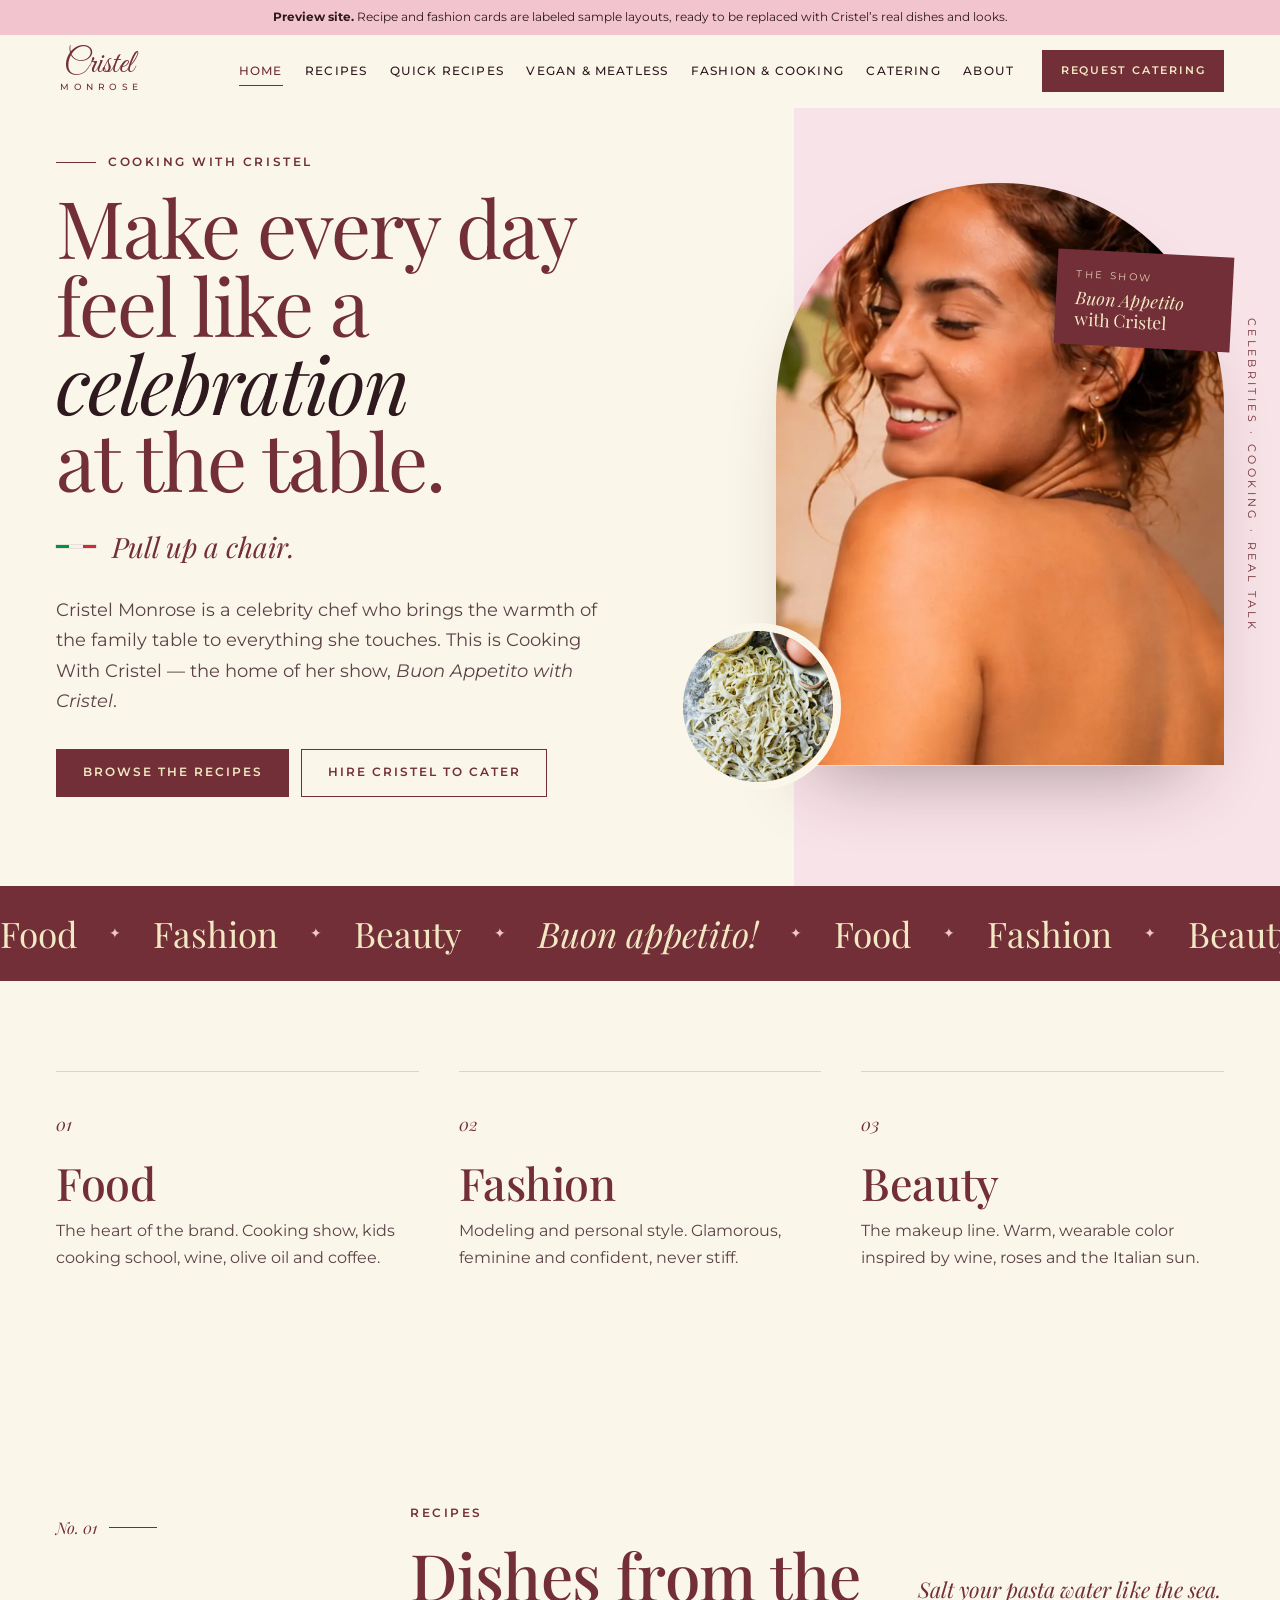
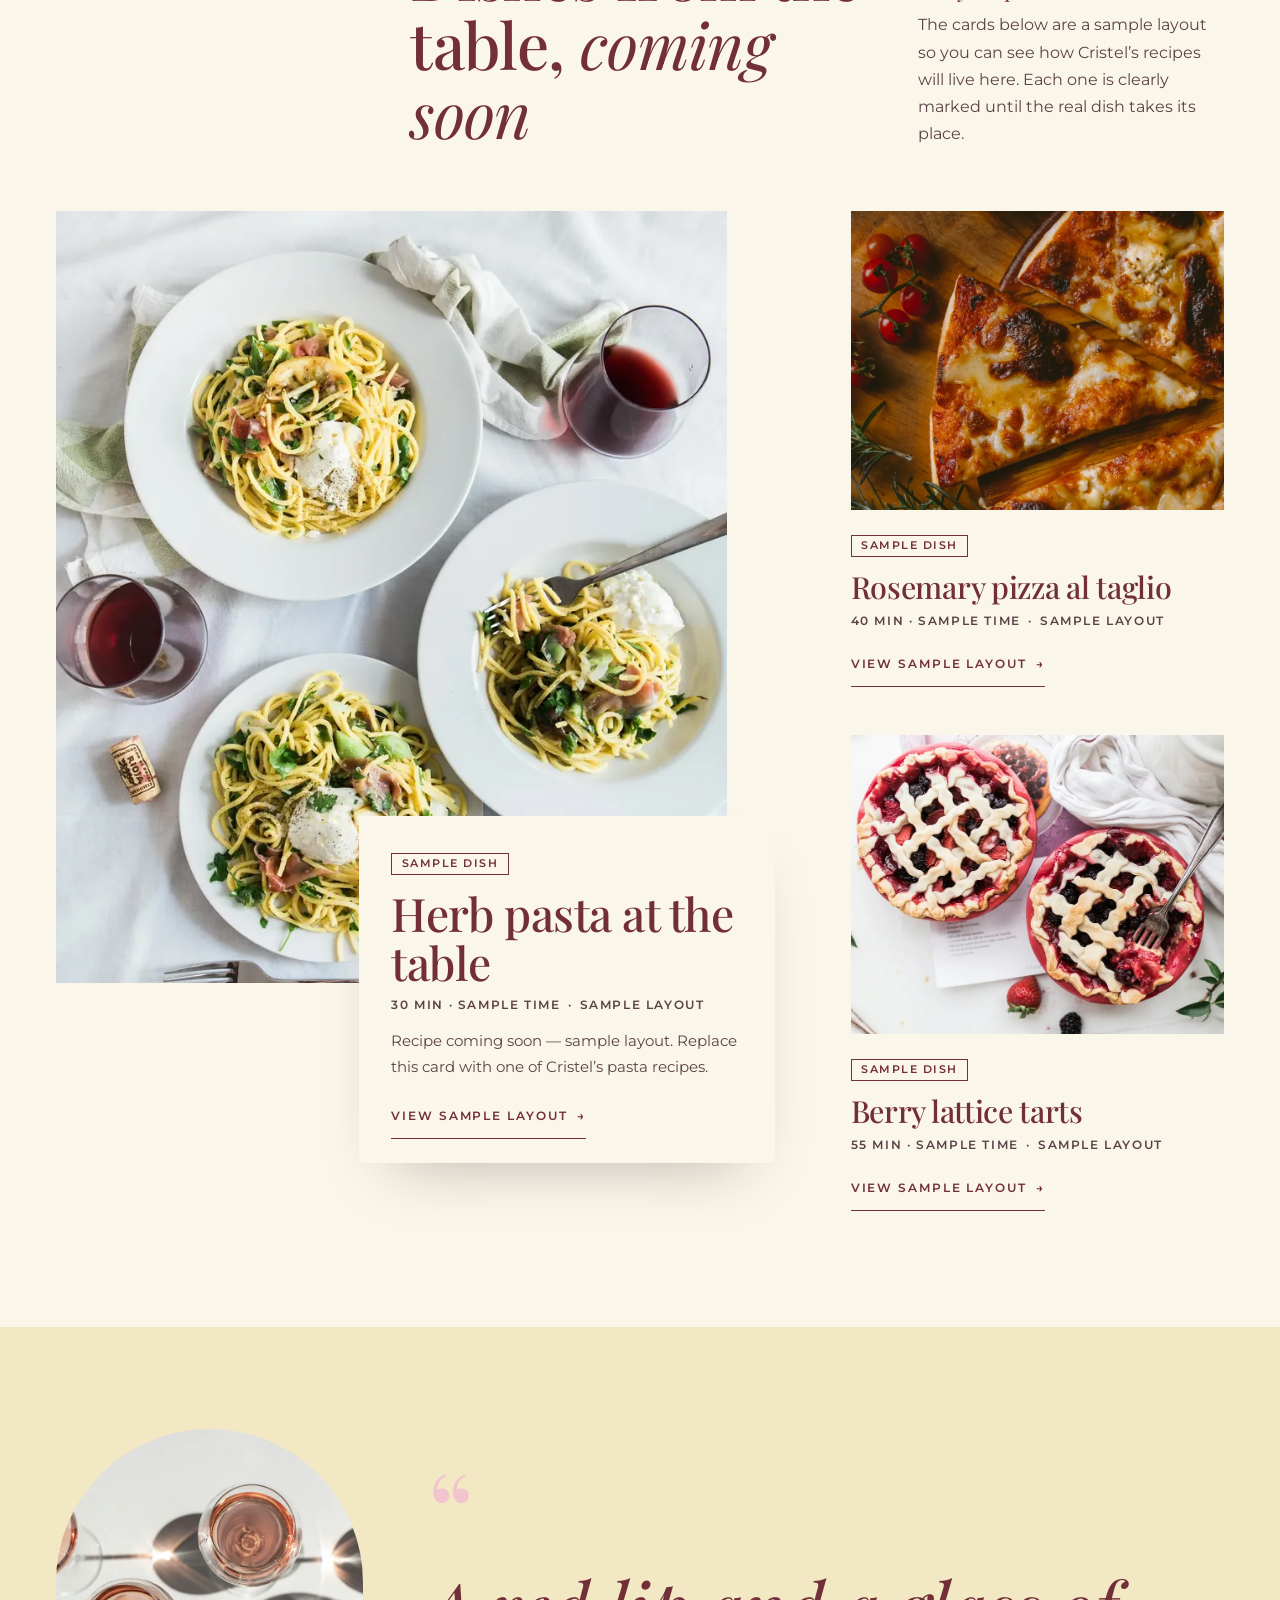
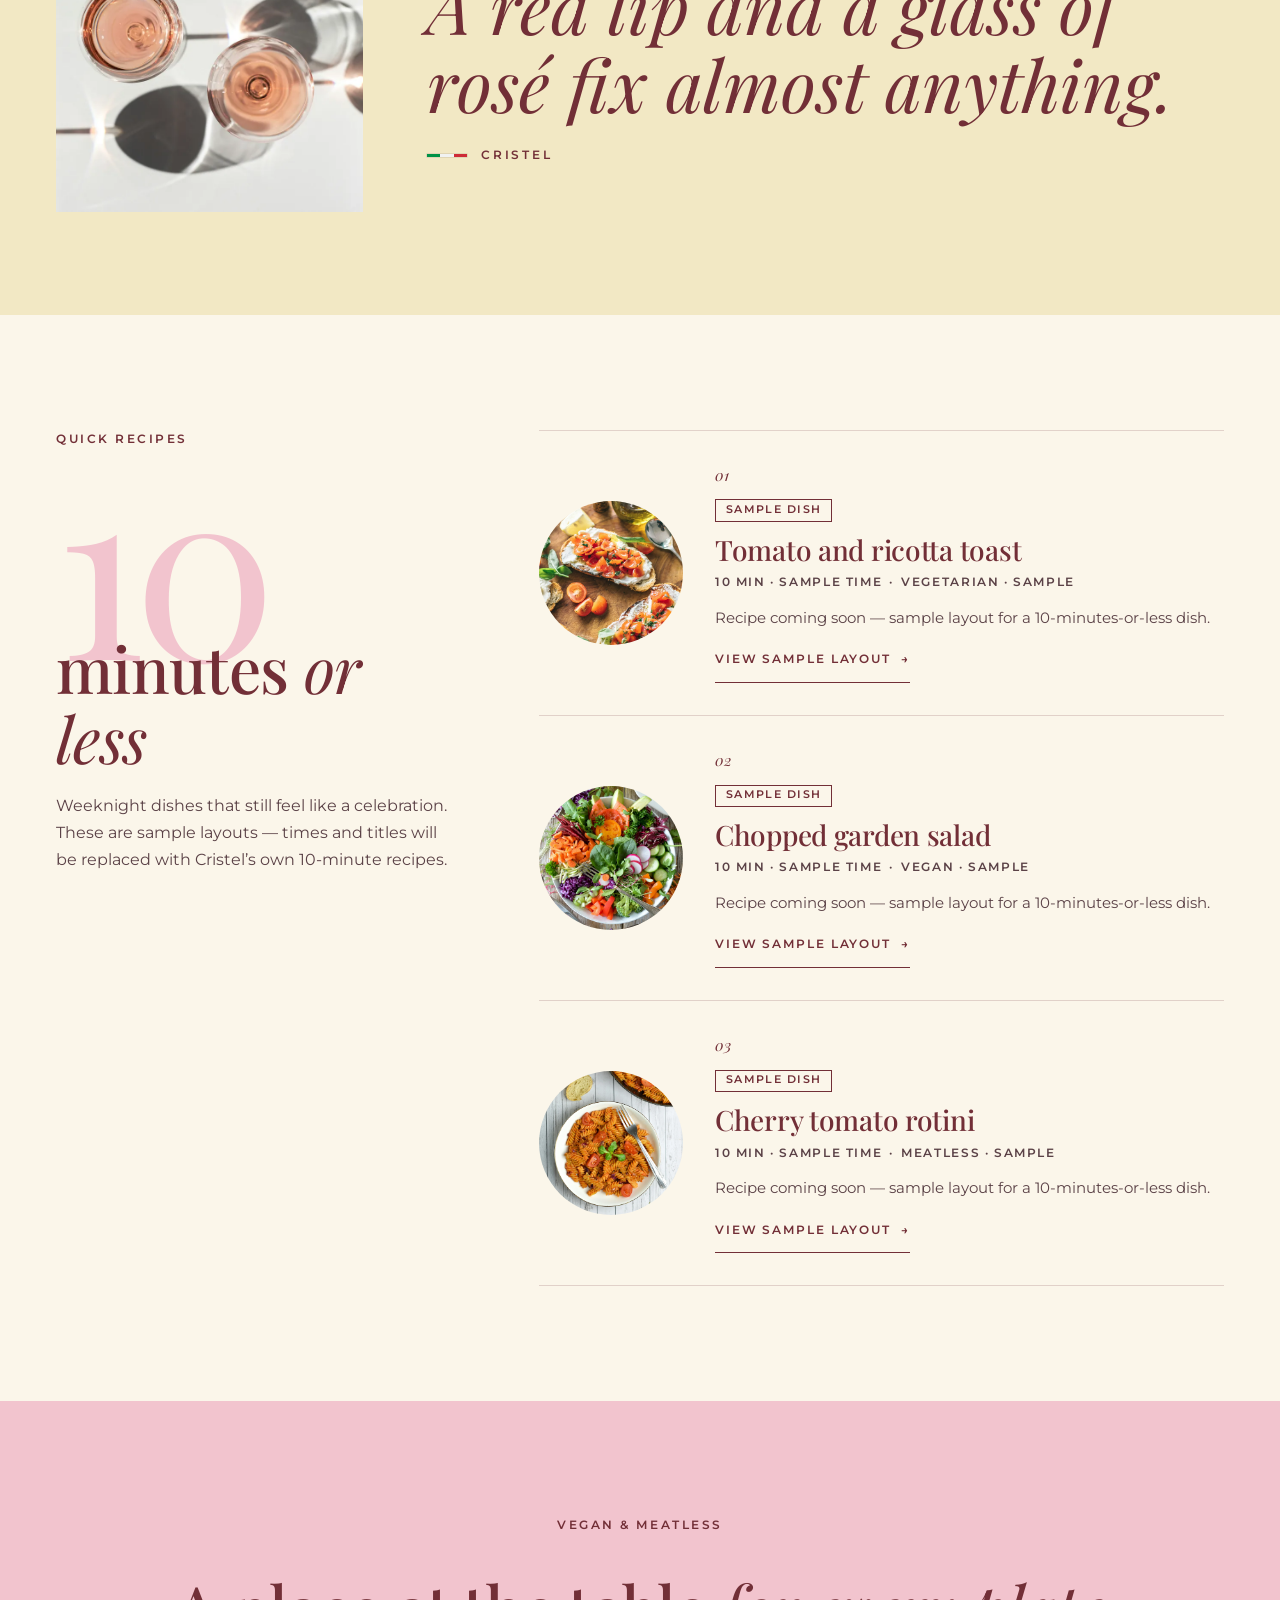
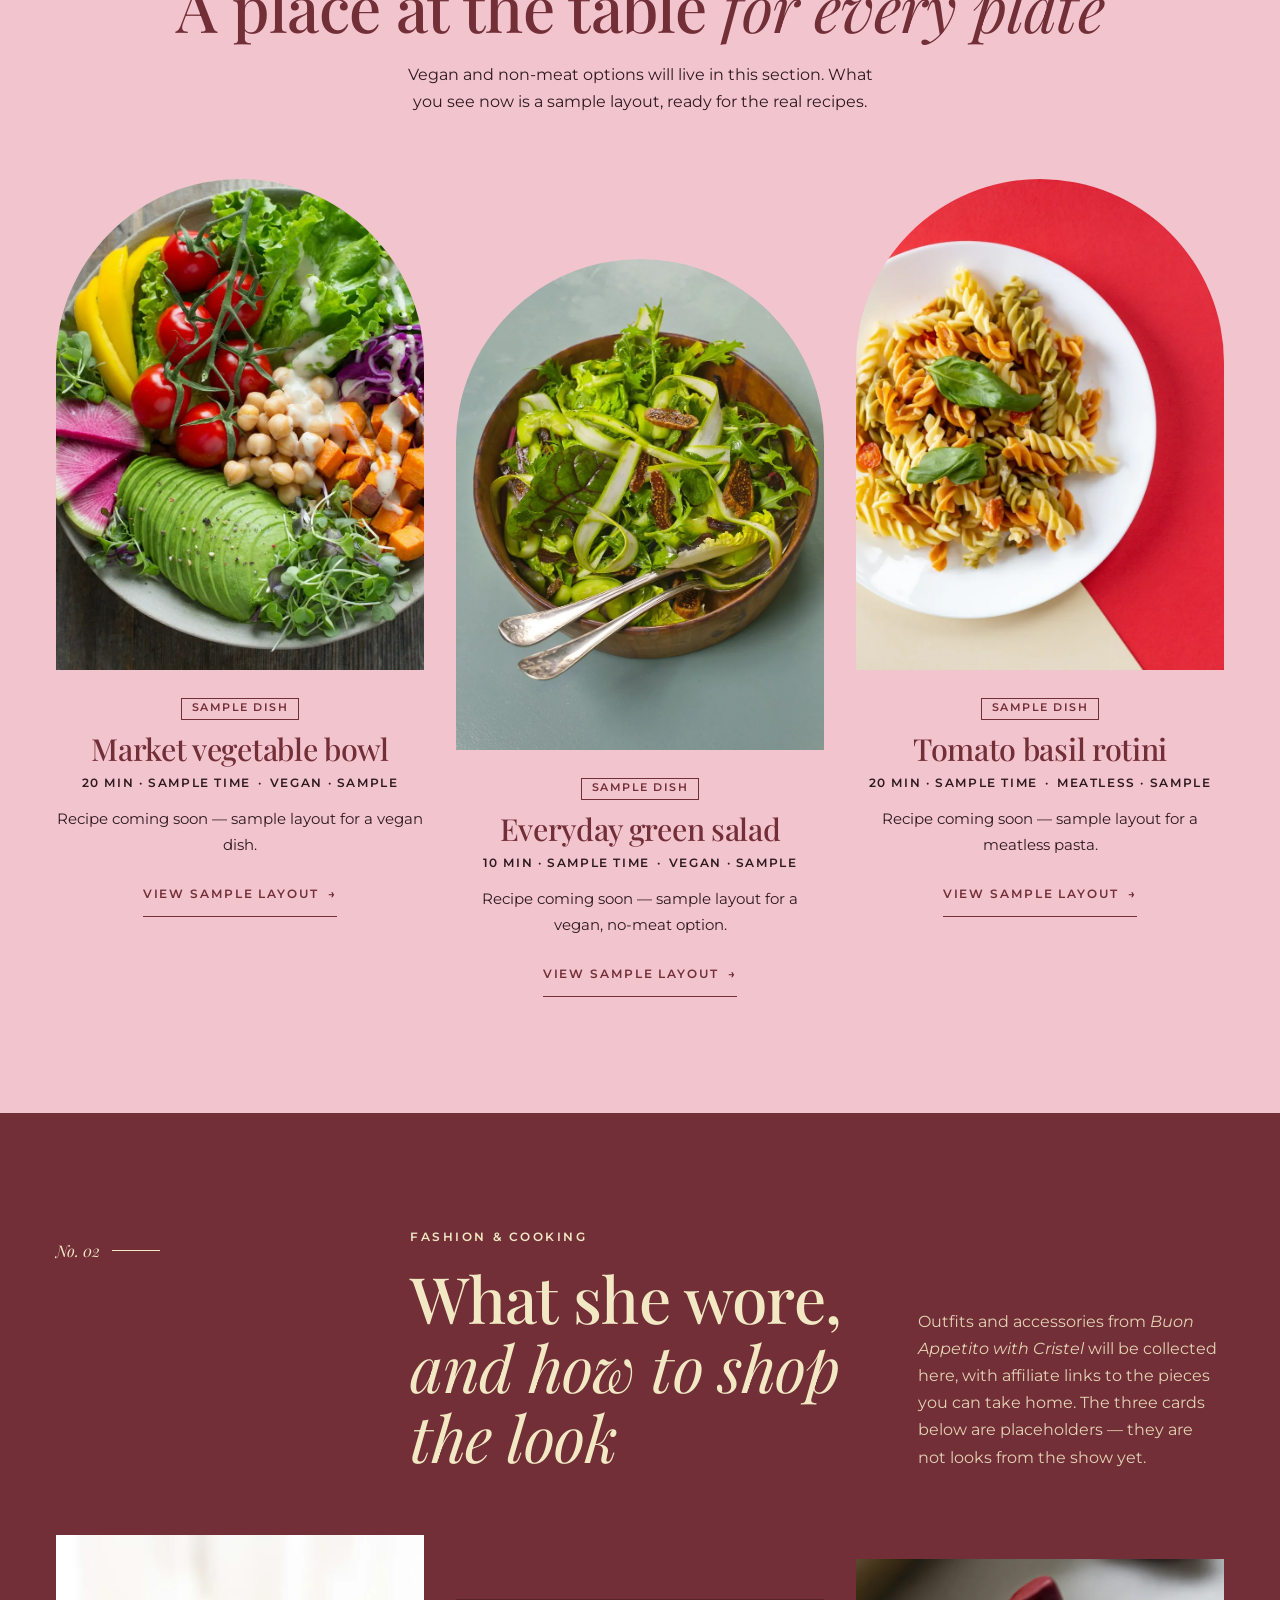
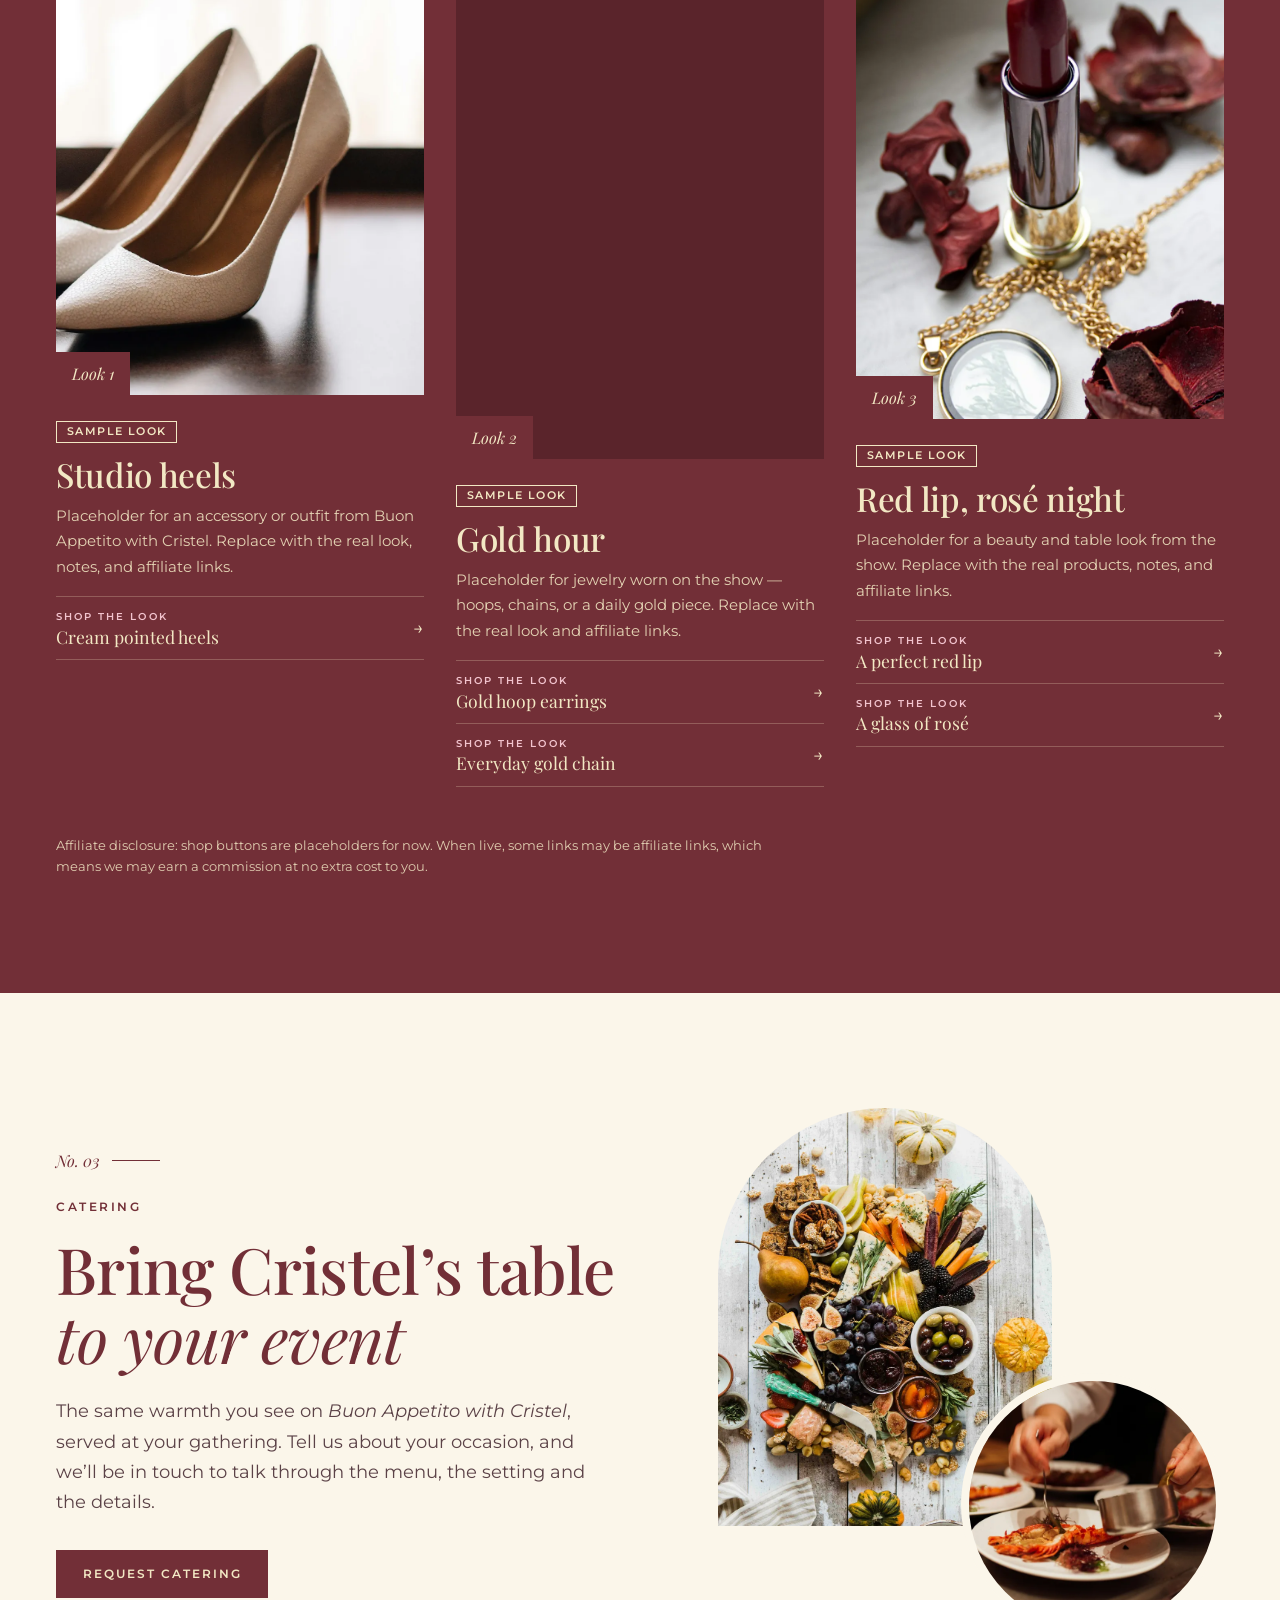
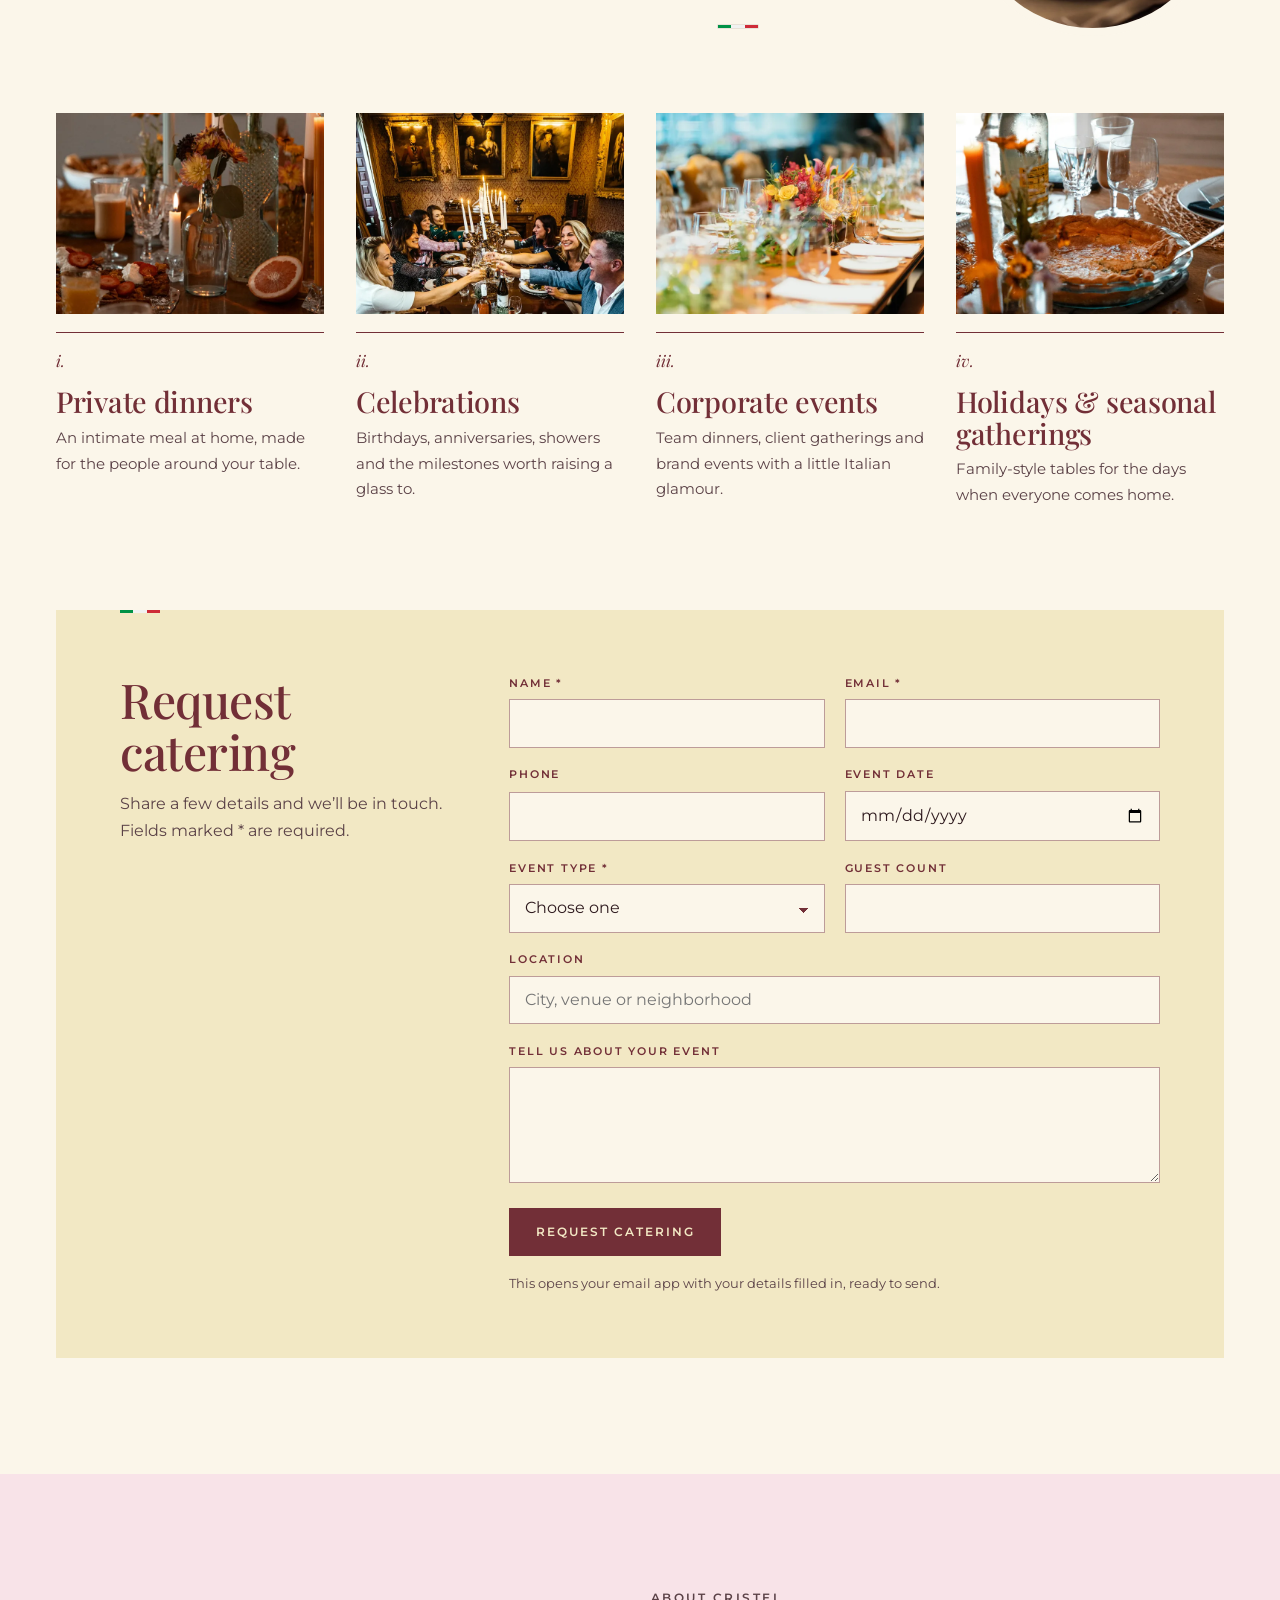
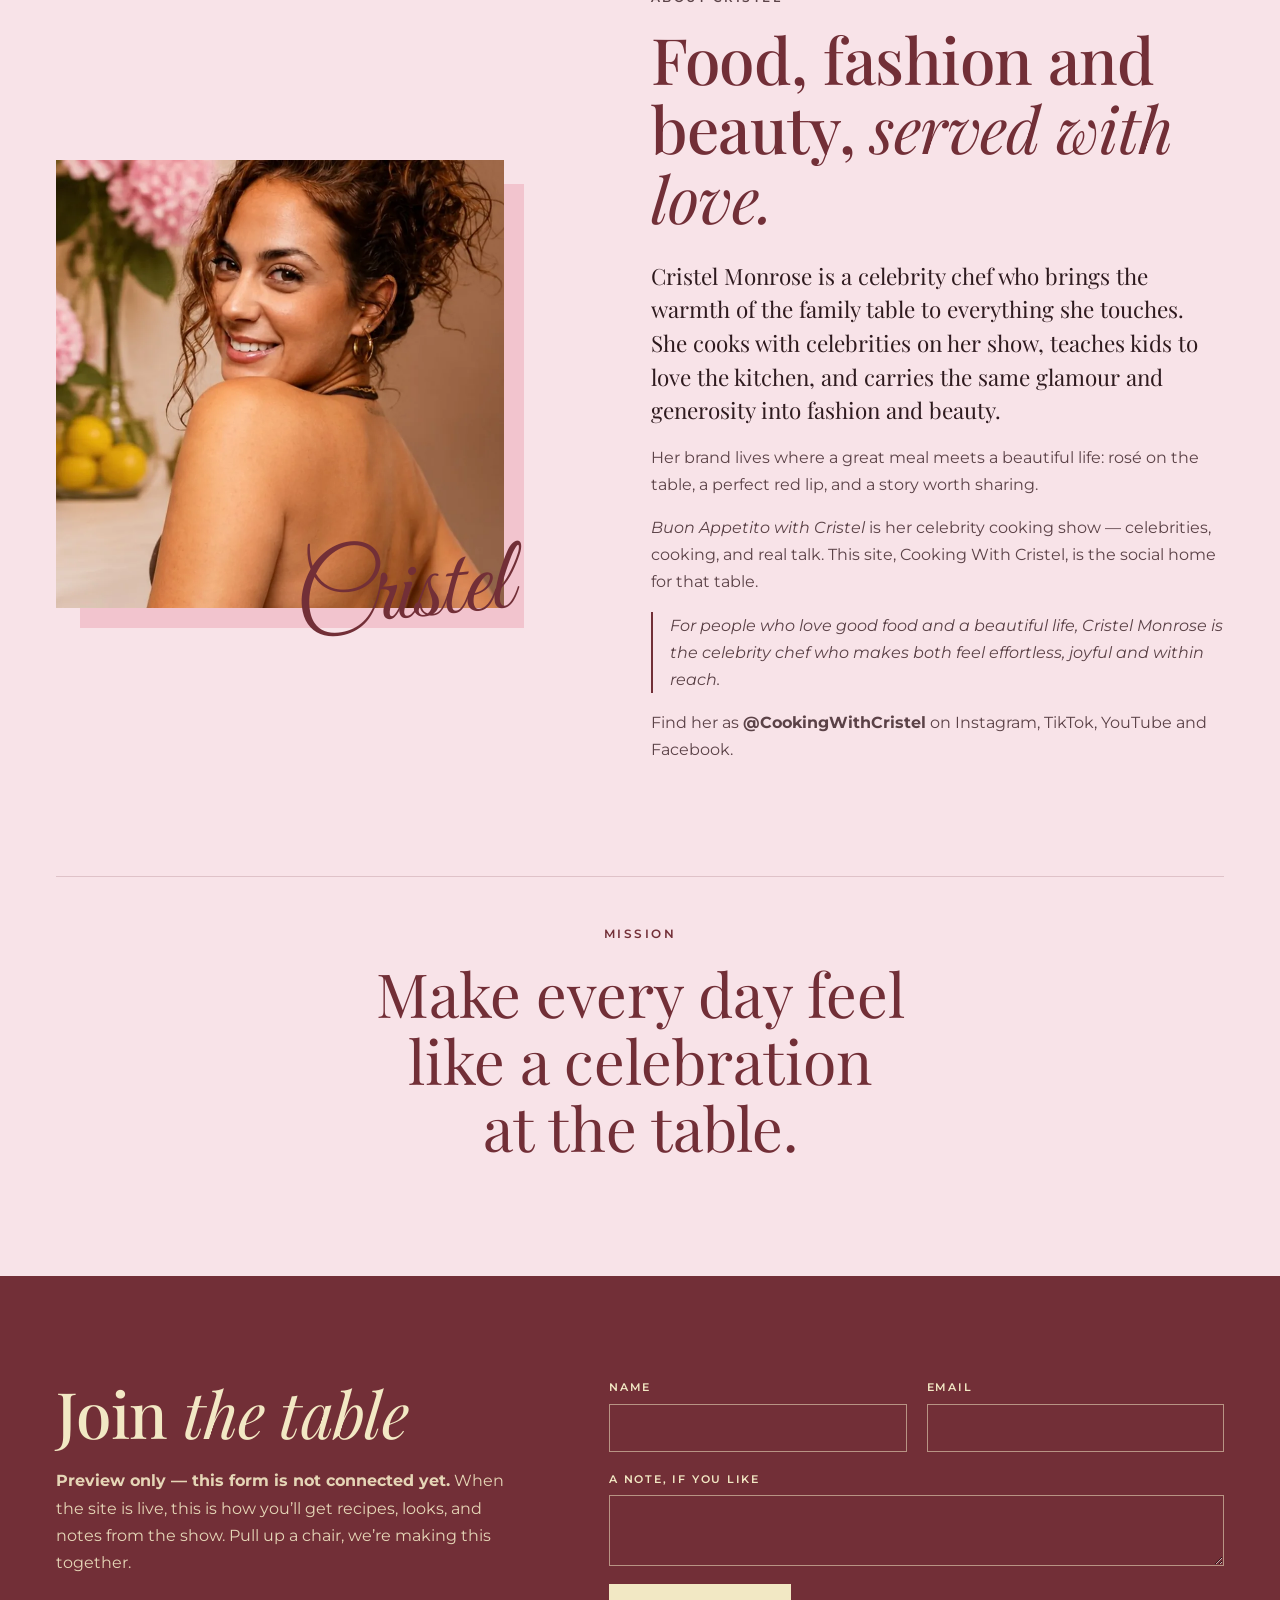
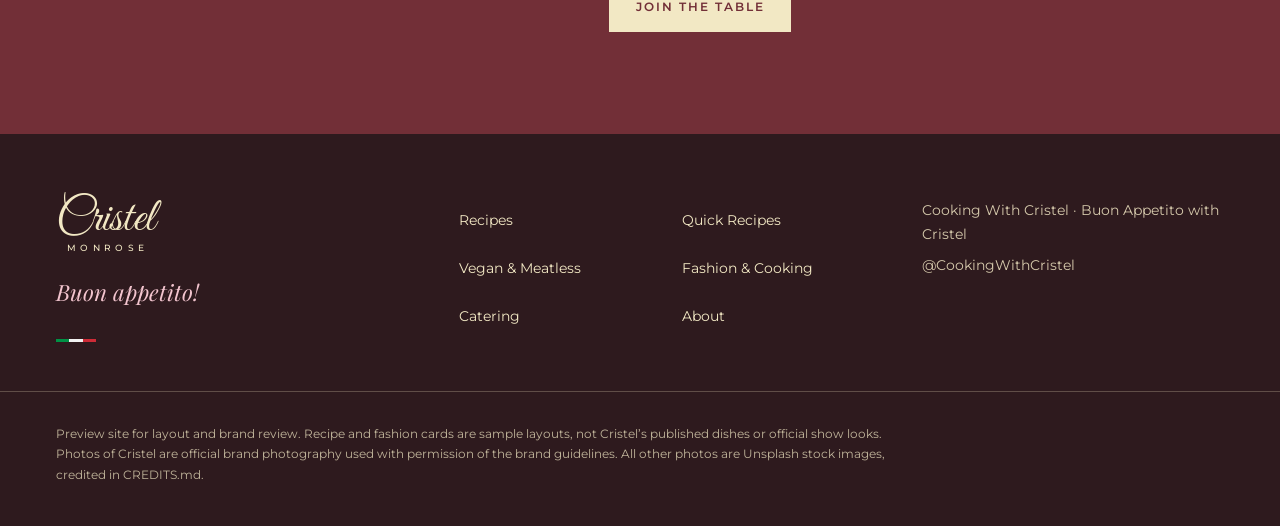
==== commit 381ad5ce: "Replace blurry/off-topic images with sharp, on-topic Unsplash photos; add CREDITS.md" ====
--- a/index.html
+++ b/index.html
@@ -32,7 +32,7 @@
   <link rel="preload" as="style" href="https://fonts.googleapis.com/css2?family=Great+Vibes&family=Playfair+Display:ital,wght@0,400;0,500;0,600;1,400;1,500&family=Montserrat:ital,wght@0,400;0,500;0,600;1,400&display=swap">
   <link rel="stylesheet" href="https://fonts.googleapis.com/css2?family=Great+Vibes&family=Playfair+Display:ital,wght@0,400;0,500;0,600;1,400;1,500&family=Montserrat:ital,wght@0,400;0,500;0,600;1,400&display=swap">
   <link rel="preload" as="image" href="assets/images/cristel-hero.webp" imagesrcset="assets/images/cristel-hero-800.webp 800w, assets/images/cristel-hero.webp 1400w" imagesizes="(max-width: 899px) 90vw, 45vw">
-  <link rel="stylesheet" href="css/styles.css?v=2">
+  <link rel="stylesheet" href="css/styles.css?v=3">
   <script>document.documentElement.classList.add('js');</script>
 
   <script type="application/ld+json">
@@ -131,7 +131,7 @@
               alt="Cristel Monrose looking over her shoulder and smiling, with pink hydrangeas behind her.">
           </figure>
           <figure class="hero-prop" aria-hidden="true">
-            <img src="assets/images/prop-lemons-crop.webp" width="210" height="210" alt="">
+            <img src="assets/images/hero-fresh-pasta.webp" width="420" height="420" alt="">
           </figure>
           <p class="hero-vertical" aria-hidden="true">Celebrities · Cooking · Real Talk</p>
           <div class="hero-badge">
@@ -194,7 +194,7 @@
     <section class="quote-band" aria-label="A word from Cristel">
       <div class="wrap quote-grid">
         <figure class="quote-prop reveal" aria-hidden="true">
-          <img src="assets/images/prop-hydrangeas-crop.webp" width="235" height="462" alt="" loading="lazy" decoding="async">
+          <img src="assets/images/quote-rose-glasses.webp" width="720" height="900" alt="" loading="lazy" decoding="async">
         </figure>
         <blockquote class="reveal">
           <p>A red lip and a glass of rosé fix almost anything.</p>
@@ -256,9 +256,9 @@
             <p class="lede">The same warmth you see on <em>Buon Appetito with Cristel</em>, served at your gathering. Tell us about your occasion, and we’ll be in touch to talk through the menu, the setting and the details.</p>
             <a class="btn btn-primary" href="#catering-form">Request catering</a>
           </div>
-          <div class="catering-visual reveal" aria-hidden="true">
-            <figure class="cat-img cat-img-a"><img src="assets/images/prop-hydrangeas-crop.webp" width="235" height="462" alt="" loading="lazy" decoding="async"></figure>
-            <figure class="cat-img cat-img-b"><img src="assets/images/prop-lemons-crop.webp" width="210" height="210" alt="" loading="lazy" decoding="async"></figure>
+          <div class="catering-visual reveal">
+            <figure class="cat-img cat-img-a"><img src="assets/images/catering-grazing-table.webp" width="900" height="1125" alt="Stock photo: an overhead view of a grazing table with cheeses, figs, grapes, crackers and roasted vegetables." loading="lazy" decoding="async"></figure>
+            <figure class="cat-img cat-img-b"><img src="assets/images/catering-chef-plating.webp" width="640" height="640" alt="Stock photo: a chef in whites finishing plates for guests." loading="lazy" decoding="async"></figure>
             <span class="flag-stripe" aria-hidden="true"></span>
           </div>
         </div>
@@ -266,21 +266,25 @@
         <h3 class="sr-only">Events Cristel can cater</h3>
         <ul class="event-types">
           <li class="reveal">
+            <figure class="event-img"><img src="assets/images/event-private-dinner.webp" width="720" height="540" alt="Stock photo: a candlelit dinner table set with plates, glasses and flowers." loading="lazy" decoding="async"></figure>
             <span class="event-num" aria-hidden="true">i.</span>
             <h4>Private dinners</h4>
             <p>An intimate meal at home, made for the people around your table.</p>
           </li>
           <li class="reveal">
+            <figure class="event-img"><img src="assets/images/event-celebration.webp" width="720" height="540" alt="Stock photo: friends raising their glasses in a toast around a dinner table." loading="lazy" decoding="async"></figure>
             <span class="event-num" aria-hidden="true">ii.</span>
             <h4>Celebrations</h4>
             <p>Birthdays, anniversaries, showers and the milestones worth raising a glass to.</p>
           </li>
           <li class="reveal">
+            <figure class="event-img"><img src="assets/images/event-corporate.webp" width="720" height="540" alt="Stock photo: a long banquet table set with white linens, glassware and a floral centerpiece." loading="lazy" decoding="async"></figure>
             <span class="event-num" aria-hidden="true">iii.</span>
             <h4>Corporate events</h4>
             <p>Team dinners, client gatherings and brand events with a little Italian glamour.</p>
           </li>
           <li class="reveal">
+            <figure class="event-img"><img src="assets/images/event-holiday.webp" width="720" height="540" alt="Stock photo: a festive table with candles, citrus and a baked dish ready to share." loading="lazy" decoding="async"></figure>
             <span class="event-num" aria-hidden="true">iv.</span>
             <h4>Holidays &amp; seasonal gatherings</h4>
             <p>Family-style tables for the days when everyone comes home.</p>
@@ -433,7 +437,7 @@
       </div>
     </div>
     <div class="wrap">
-      <p class="footer-fine">Preview site for layout and brand review. Recipe and fashion cards are sample layouts, not Cristel’s published dishes or official show looks. Official brand photography is used with permission of the brand guidelines. Other stills are stock photos, credited in the data file.</p>
+      <p class="footer-fine">Preview site for layout and brand review. Recipe and fashion cards are sample layouts, not Cristel’s published dishes or official show looks. Photos of Cristel are official brand photography used with permission of the brand guidelines. All other photos are Unsplash stock images, credited in CREDITS.md.</p>
     </div>
   </footer>
 
@@ -447,7 +451,7 @@
     </div>
   </dialog>
 
-  <script src="js/data.js?v=2"></script>
-  <script src="js/app.js?v=2"></script>
+  <script src="js/data.js?v=3"></script>
+  <script src="js/app.js?v=3"></script>
 </body>
 </html>
--- a/css/styles.css
+++ b/css/styles.css
@@ -531,3 +531,29 @@
   .js .dishes-arch > .reveal, .js .looks > .reveal { opacity: 1; transform: none; }
 }
 @media (max-width: 759px) { p.rail-hint { display: flex; } }
+
+/* ---- v3: real photography for catering events ---- */
+.event-img { overflow: hidden; background: var(--rose-soft); }
+.event-img img { width: 100%; height: 100%; object-fit: cover; transition: transform 1.1s var(--ease); }
+.event-types li:hover .event-img img { transform: scale(1.05); }
+@media (max-width: 1099px) {
+  .event-types li { grid-template-columns: 2.25rem minmax(0, 1fr) 6.5rem; column-gap: 1rem; align-items: start; }
+  .event-num { grid-column: 1; grid-row: 1 / span 2; }
+  .event-types h4 { grid-column: 2; grid-row: 1; }
+  .event-types p { grid-column: 2; grid-row: 2; }
+  .event-img { grid-column: 3; grid-row: 1 / span 2; aspect-ratio: 1; border-radius: 50%; }
+}
+@media (min-width: 1100px) {
+  .event-types li { border-top: 0; padding-top: 0; }
+  .event-img { aspect-ratio: 4 / 3; margin-bottom: 1.1rem; }
+  .event-num { border-top: 1px solid var(--red-wine); padding-top: .9rem; }
+}
+.catering-visual { max-width: 27rem; min-height: 23rem; }
+.cat-img-a { width: 66%; }
+.cat-img-b { width: 52%; }
+@media (min-width: 900px) { .catering-visual { max-width: 32rem; min-height: 33rem; } }
+.about-visual { max-width: 28rem; }
+.event-types li { align-content: start; }
+@media (max-width: 899px) {
+  .dishes-editorial > .dish:not(.dish-feature) .link-btn { font-size: .66rem; letter-spacing: .1em; white-space: nowrap; }
+}
